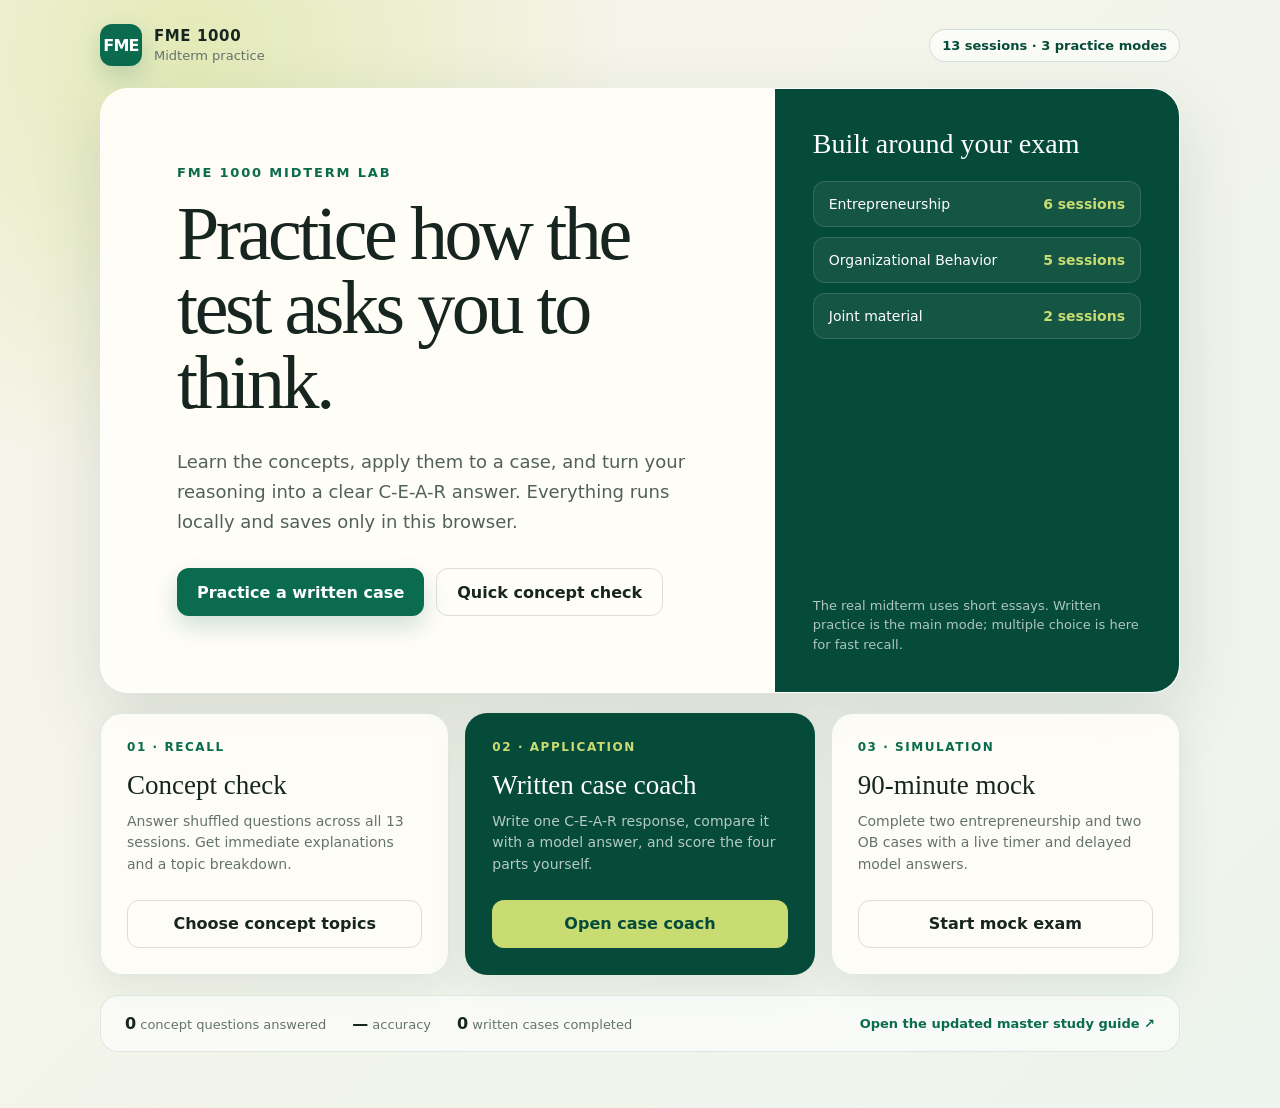
==== index.html @ 7f30de02 "Publish FME 1000 study guide site" ====
<!doctype html>
<html lang="en">
<head>
  <meta charset="utf-8">
  <meta name="viewport" content="width=device-width, initial-scale=1">
  <title>FME 1000 Practice Test</title>
  <style>
    :root {
      color-scheme: light;
      --ink: #16251f;
      --muted: #65736d;
      --paper: #f7f4ec;
      --card: #fffdf8;
      --green: #0b6b4f;
      --green-dark: #064b39;
      --lime: #c8dc72;
      --gold: #e3ae4b;
      --red: #bd4b3f;
      --line: #dcded5;
      --shadow: 0 24px 70px rgba(25, 54, 43, .13);
    }

    * { box-sizing: border-box; }

    body {
      margin: 0;
      min-height: 100vh;
      background:
        radial-gradient(circle at 15% 5%, rgba(200, 220, 114, .42), transparent 27rem),
        linear-gradient(135deg, #f8f4e9 0%, #edf4ed 100%);
      color: var(--ink);
      font-family: Inter, ui-sans-serif, system-ui, -apple-system, BlinkMacSystemFont, "Segoe UI", sans-serif;
    }

    button, input { font: inherit; }
    button { cursor: pointer; }

    .shell {
      width: min(1080px, calc(100% - 32px));
      margin: 0 auto;
      padding: 24px 0 56px;
    }

    header {
      display: flex;
      align-items: center;
      justify-content: space-between;
      gap: 16px;
      margin-bottom: 22px;
    }

    .brand { display: flex; align-items: center; gap: 12px; }
    .mark {
      display: grid;
      place-items: center;
      width: 42px;
      height: 42px;
      border-radius: 12px;
      background: var(--green);
      color: white;
      font-weight: 900;
      letter-spacing: -.05em;
      box-shadow: 0 10px 25px rgba(11, 107, 79, .2);
    }
    .brand strong { display: block; font-size: 15px; letter-spacing: .04em; }
    .brand span { color: var(--muted); font-size: 13px; }

    .pill {
      padding: 8px 12px;
      border: 1px solid rgba(11, 107, 79, .18);
      border-radius: 999px;
      background: rgba(255, 255, 255, .62);
      color: var(--green-dark);
      font-size: 13px;
      font-weight: 700;
    }

    .panel {
      overflow: hidden;
      background: rgba(255, 253, 248, .94);
      border: 1px solid rgba(255, 255, 255, .9);
      border-radius: 28px;
      box-shadow: var(--shadow);
    }

    .hero {
      display: grid;
      grid-template-columns: 1.25fr .75fr;
      min-height: 600px;
    }

    .hero-copy { padding: clamp(36px, 6vw, 76px); }
    .eyebrow {
      margin: 0 0 16px;
      color: var(--green);
      font-size: 13px;
      font-weight: 800;
      letter-spacing: .14em;
      text-transform: uppercase;
    }
    h1 {
      max-width: 650px;
      margin: 0;
      font-family: Georgia, "Times New Roman", serif;
      font-size: clamp(42px, 7vw, 76px);
      font-weight: 500;
      line-height: .98;
      letter-spacing: -.045em;
    }
    .lede {
      max-width: 590px;
      margin: 28px 0 32px;
      color: #51615a;
      font-size: 18px;
      line-height: 1.65;
    }

    .actions { display: flex; flex-wrap: wrap; gap: 12px; }
    .primary, .secondary {
      min-height: 48px;
      padding: 0 20px;
      border-radius: 12px;
      font-weight: 800;
    }
    .primary { border: 0; background: var(--green); color: white; box-shadow: 0 10px 24px rgba(11,107,79,.2); }
    .primary:hover { background: var(--green-dark); transform: translateY(-1px); }
    .primary:disabled { cursor: not-allowed; opacity: .42; transform: none; }
    .secondary { border: 1px solid var(--line); background: transparent; color: var(--ink); }
    .secondary:hover { border-color: var(--green); color: var(--green); }

    .hero-side {
      display: flex;
      flex-direction: column;
      justify-content: space-between;
      padding: 38px;
      background: var(--green-dark);
      color: white;
    }
    .hero-side h2 { margin: 0 0 20px; font: 500 28px/1.2 Georgia, serif; }
    .topic-list { display: grid; gap: 10px; }
    .topic {
      display: flex;
      align-items: center;
      justify-content: space-between;
      gap: 12px;
      padding: 14px 15px;
      border: 1px solid rgba(255,255,255,.13);
      border-radius: 12px;
      background: rgba(255,255,255,.06);
      font-size: 14px;
    }
    .topic b { color: var(--lime); }
    .side-note { margin: 30px 0 0; color: rgba(255,255,255,.68); font-size: 13px; line-height: 1.5; }

    .quiz { display: none; }
    .quiz.active { display: block; }
    .quiz-head { padding: 28px 34px 22px; border-bottom: 1px solid var(--line); }
    .meta { display: flex; align-items: center; justify-content: space-between; gap: 16px; }
    .meta strong { font-size: 14px; }
    .meta span { color: var(--muted); font-size: 13px; }
    .progress { height: 8px; margin-top: 16px; overflow: hidden; border-radius: 999px; background: #e7e9e1; }
    .progress div { height: 100%; width: 0; border-radius: inherit; background: linear-gradient(90deg, var(--green), #55a06f); transition: width .35s ease; }

    .question-wrap { padding: clamp(30px, 5vw, 60px); }
    .question-tags { display: flex; flex-wrap: wrap; gap: 8px; margin-bottom: 20px; }
    .tag { padding: 6px 10px; border-radius: 999px; background: #e8f0e8; color: var(--green-dark); font-size: 12px; font-weight: 800; }
    .tag.session { background: #f2ead7; color: #795719; }
    .question { max-width: 790px; margin: 0 0 30px; font: 500 clamp(25px, 3.5vw, 38px)/1.22 Georgia, serif; }
    .choices { display: grid; gap: 12px; }
    .choice {
      display: grid;
      grid-template-columns: 36px 1fr;
      align-items: center;
      gap: 14px;
      width: 100%;
      padding: 16px 18px;
      border: 1px solid var(--line);
      border-radius: 15px;
      background: white;
      color: var(--ink);
      text-align: left;
      transition: border-color .18s ease, transform .18s ease, background .18s ease;
    }
    .choice:hover:not(:disabled) { border-color: var(--green); transform: translateX(3px); }
    .choice .letter { display: grid; place-items: center; width: 32px; height: 32px; border-radius: 9px; background: #f0f1eb; font-weight: 900; }
    .choice.selected { border-color: var(--green); background: #eef6ef; }
    .choice.correct { border-color: #3f8a5f; background: #e6f3e9; }
    .choice.wrong { border-color: var(--red); background: #faeae7; }
    .choice:disabled { cursor: default; }

    .explanation {
      display: none;
      margin-top: 24px;
      padding: 18px 20px;
      border-left: 4px solid var(--green);
      border-radius: 4px 12px 12px 4px;
      background: #eef3eb;
      color: #34463e;
      line-height: 1.55;
    }
    .explanation.show { display: block; }
    .explanation strong { color: var(--green-dark); }
    .quiz-actions { display: flex; justify-content: space-between; gap: 14px; margin-top: 28px; }

    .results { display: none; padding: clamp(36px, 6vw, 70px); }
    .results.active { display: block; }
    .score-ring {
      display: grid;
      place-items: center;
      width: 150px;
      height: 150px;
      margin-bottom: 28px;
      border-radius: 50%;
      background: conic-gradient(var(--green) var(--score), #e4e6df 0);
      position: relative;
    }
    .score-ring::after { content: ""; position: absolute; inset: 11px; border-radius: 50%; background: var(--card); }
    .score-ring div { z-index: 1; text-align: center; }
    .score-ring strong { display: block; font: 600 36px Georgia, serif; }
    .score-ring span { color: var(--muted); font-size: 12px; font-weight: 700; }
    .results h2 { margin: 0; font: 500 clamp(36px, 5vw, 58px)/1 Georgia, serif; }
    .results > p { max-width: 650px; color: var(--muted); font-size: 17px; line-height: 1.6; }
    .breakdown { display: grid; grid-template-columns: repeat(3, 1fr); gap: 12px; margin: 28px 0; }
    .stat { padding: 18px; border: 1px solid var(--line); border-radius: 14px; background: white; }
    .stat span { display: block; color: var(--muted); font-size: 12px; font-weight: 800; text-transform: uppercase; letter-spacing: .08em; }
    .stat strong { display: block; margin-top: 5px; font-size: 25px; }
    .review { display: grid; gap: 12px; margin: 28px 0; }
    .review-item { padding: 18px; border: 1px solid var(--line); border-radius: 14px; background: white; }
    .review-item small { color: var(--red); font-weight: 800; }
    .review-item h3 { margin: 7px 0 9px; font-size: 16px; }
    .review-item p { margin: 0; color: var(--muted); font-size: 14px; line-height: 1.5; }

    dialog {
      width: min(560px, calc(100% - 32px));
      padding: 0;
      border: 0;
      border-radius: 24px;
      background: var(--card);
      color: var(--ink);
      box-shadow: 0 28px 100px rgba(12, 35, 27, .28);
    }
    dialog::backdrop { background: rgba(10, 28, 22, .55); backdrop-filter: blur(5px); }
    .modal-body { padding: 34px; }
    .modal-body h2 { margin: 0 0 10px; font: 500 34px Georgia, serif; }
    .modal-body p { color: var(--muted); line-height: 1.55; }
    .settings { display: grid; gap: 12px; margin: 24px 0; }
    .setting {
      display: flex;
      justify-content: space-between;
      gap: 18px;
      padding: 14px 16px;
      border: 1px solid var(--line);
      border-radius: 13px;
    }
    .setting label { font-weight: 800; }
    .setting span { color: var(--muted); font-size: 13px; }
    .setting input { width: 20px; height: 20px; accent-color: var(--green); }
    .modal-actions { display: flex; justify-content: flex-end; gap: 10px; }

    .home-screen { display: grid; gap: 20px; }
    .mode-grid { display: grid; grid-template-columns: repeat(3, 1fr); gap: 16px; }
    .mode-card {
      display: flex;
      flex-direction: column;
      min-height: 255px;
      padding: 26px;
      border: 1px solid rgba(11, 107, 79, .13);
      border-radius: 22px;
      background: rgba(255, 253, 248, .9);
      box-shadow: 0 14px 42px rgba(25, 54, 43, .08);
    }
    .mode-number { color: var(--green); font-size: 12px; font-weight: 900; letter-spacing: .13em; text-transform: uppercase; }
    .mode-card h2 { margin: 16px 0 10px; font: 500 27px/1.12 Georgia, serif; }
    .mode-card p { margin: 0 0 24px; color: var(--muted); font-size: 14px; line-height: 1.55; }
    .mode-card .primary, .mode-card .secondary { width: 100%; margin-top: auto; }
    .mode-card.featured { background: var(--green-dark); color: white; }
    .mode-card.featured .mode-number { color: var(--lime); }
    .mode-card.featured p { color: rgba(255,255,255,.7); }
    .mode-card.featured .primary { background: var(--lime); color: var(--green-dark); box-shadow: none; }
    .mode-card.featured .primary:hover { background: #d5e687; }
    .stats-strip {
      display: flex;
      flex-wrap: wrap;
      align-items: center;
      gap: 10px 26px;
      padding: 18px 24px;
      border: 1px solid rgba(11, 107, 79, .12);
      border-radius: 18px;
      background: rgba(255,255,255,.58);
      color: var(--muted);
      font-size: 13px;
    }
    .stats-strip strong { color: var(--ink); font-size: 16px; }
    .stats-strip a { margin-left: auto; color: var(--green); font-weight: 800; text-decoration: none; }
    .stats-strip a:hover { text-decoration: underline; }

    .practice-page { display: none; }
    .practice-page.active { display: block; }
    .page-head {
      display: flex;
      align-items: center;
      justify-content: space-between;
      gap: 18px;
      padding: 22px 28px;
      border-bottom: 1px solid var(--line);
    }
    .page-title { margin: 2px 0 0; font: 500 25px Georgia, serif; }
    .page-kicker { margin: 0; color: var(--green); font-size: 11px; font-weight: 900; letter-spacing: .12em; text-transform: uppercase; }
    .workspace { display: grid; grid-template-columns: minmax(0, .92fr) minmax(0, 1.08fr); min-height: 620px; }
    .case-pane, .answer-pane { padding: clamp(26px, 4vw, 46px); }
    .case-pane { border-right: 1px solid var(--line); background: #fbf9f2; }
    .case-title { margin: 18px 0 14px; font: 500 clamp(25px, 3vw, 34px)/1.22 Georgia, serif; }
    .case-copy { color: #415148; line-height: 1.72; }
    .tip-box { margin-top: 26px; padding: 17px; border-radius: 14px; background: #eaf2e8; color: #385045; font-size: 13px; line-height: 1.55; }
    .tip-box strong { color: var(--green-dark); }
    .answer-pane label { display: block; margin-bottom: 10px; font-weight: 850; }
    textarea {
      width: 100%;
      min-height: 330px;
      resize: vertical;
      padding: 18px;
      border: 1px solid var(--line);
      border-radius: 15px;
      outline: none;
      background: white;
      color: var(--ink);
      font: 15px/1.65 Inter, ui-sans-serif, system-ui, sans-serif;
    }
    textarea:focus { border-color: var(--green); box-shadow: 0 0 0 4px rgba(11,107,79,.09); }
    .answer-meta { display: flex; justify-content: space-between; gap: 14px; margin-top: 8px; color: var(--muted); font-size: 12px; }
    .answer-actions { display: flex; justify-content: flex-end; flex-wrap: wrap; gap: 10px; margin-top: 18px; }
    .coach { display: none; margin-top: 24px; padding-top: 24px; border-top: 1px solid var(--line); }
    .coach.show { display: block; }
    .coach h3 { margin: 0 0 14px; font: 500 24px Georgia, serif; }
    .checklist { display: grid; grid-template-columns: repeat(2, 1fr); gap: 9px; margin-bottom: 18px; }
    .check-item { padding: 12px; border: 1px solid var(--line); border-radius: 11px; background: white; font-size: 13px; line-height: 1.4; }
    .check-item b { color: var(--green); }
    .model-answer { padding: 18px; border-radius: 14px; background: #eef3eb; color: #34463e; line-height: 1.68; }
    .model-answer strong { color: var(--green-dark); }
    .self-rate { display: flex; align-items: center; flex-wrap: wrap; gap: 8px; margin-top: 18px; }
    .self-rate > span { margin-right: 4px; color: var(--muted); font-size: 13px; font-weight: 750; }
    .rate-button { width: 38px; height: 38px; border: 1px solid var(--line); border-radius: 10px; background: white; color: var(--ink); font-weight: 850; }
    .rate-button:hover, .rate-button.active { border-color: var(--green); background: var(--green); color: white; }

    .mock-body { padding: clamp(26px, 5vw, 54px); }
    .mock-intro { display: flex; justify-content: space-between; align-items: flex-start; gap: 24px; margin-bottom: 28px; }
    .mock-intro h2 { margin: 0 0 10px; font: 500 clamp(28px, 4vw, 42px) Georgia, serif; }
    .mock-intro p { max-width: 700px; margin: 0; color: var(--muted); line-height: 1.6; }
    .timer { min-width: 122px; padding: 13px 16px; border-radius: 13px; background: var(--green-dark); color: white; text-align: center; }
    .timer span { display: block; color: var(--lime); font-size: 10px; font-weight: 900; letter-spacing: .12em; text-transform: uppercase; }
    .timer strong { display: block; margin-top: 3px; font: 500 25px Georgia, serif; }
    .mock-list { display: grid; gap: 18px; }
    .mock-card { padding: 24px; border: 1px solid var(--line); border-radius: 17px; background: white; }
    .mock-card h3 { margin: 13px 0 16px; font: 500 22px/1.35 Georgia, serif; }
    .mock-card textarea { min-height: 220px; }
    .mock-footer { display: flex; justify-content: space-between; align-items: center; gap: 16px; margin-top: 24px; }
    .save-status { color: var(--muted); font-size: 13px; }
    .mock-review { display: none; margin-top: 30px; padding-top: 28px; border-top: 1px solid var(--line); }
    .mock-review.show { display: block; }
    .mock-review h2 { font: 500 32px Georgia, serif; }
    .review-answer { margin-top: 14px; padding: 20px; border-left: 4px solid var(--green); border-radius: 5px 13px 13px 5px; background: #eef3eb; line-height: 1.65; }
    .review-answer h3 { margin: 0 0 8px; font-size: 15px; }
    .review-answer p { margin: 0; color: #405047; }

    .toast {
      position: fixed;
      right: 20px;
      bottom: 20px;
      z-index: 10;
      padding: 12px 16px;
      border-radius: 11px;
      background: var(--green-dark);
      color: white;
      box-shadow: var(--shadow);
      opacity: 0;
      transform: translateY(8px);
      pointer-events: none;
      transition: .2s ease;
    }
    .toast.show { opacity: 1; transform: translateY(0); }

    @media (max-width: 760px) {
      .hero { grid-template-columns: 1fr; }
      .hero-side { min-height: 360px; }
      .breakdown { grid-template-columns: 1fr; }
      .question-wrap, .quiz-head { padding-left: 22px; padding-right: 22px; }
      .mode-grid, .workspace { grid-template-columns: 1fr; }
      .case-pane { border-right: 0; border-bottom: 1px solid var(--line); }
      .checklist { grid-template-columns: 1fr; }
      .mock-intro, .mock-footer { flex-direction: column; }
      .timer { align-self: stretch; }
      .stats-strip a { width: 100%; margin-left: 0; }
    }
  </style>
</head>
<body>
  <main class="shell">
    <header>
      <div class="brand">
        <div class="mark">FME</div>
        <div><strong>FME 1000</strong><span>Midterm practice</span></div>
      </div>
      <div class="pill" id="header-status">13 sessions · 3 practice modes</div>
    </header>

    <div class="home-screen" id="home-screen">
    <section class="panel hero" id="welcome">
      <div class="hero-copy">
        <p class="eyebrow">FME 1000 midterm lab</p>
        <h1>Practice how the test asks you to think.</h1>
        <p class="lede">Learn the concepts, apply them to a case, and turn your reasoning into a clear C-E-A-R answer. Everything runs locally and saves only in this browser.</p>
        <div class="actions">
          <button class="primary" id="written-start">Practice a written case</button>
          <button class="secondary" id="quick-start">Quick concept check</button>
        </div>
      </div>
      <aside class="hero-side">
        <div>
          <h2>Built around your exam</h2>
          <div class="topic-list">
            <div class="topic"><span>Entrepreneurship</span><b>6 sessions</b></div>
            <div class="topic"><span>Organizational Behavior</span><b>5 sessions</b></div>
            <div class="topic"><span>Joint material</span><b>2 sessions</b></div>
          </div>
        </div>
        <p class="side-note">The real midterm uses short essays. Written practice is the main mode; multiple choice is here for fast recall.</p>
      </aside>
    </section>

    <section class="mode-grid" aria-label="Practice modes">
      <article class="mode-card">
        <span class="mode-number">01 · Recall</span>
        <h2>Concept check</h2>
        <p>Answer shuffled questions across all 13 sessions. Get immediate explanations and a topic breakdown.</p>
        <button class="secondary" id="open-test">Choose concept topics</button>
      </article>
      <article class="mode-card featured">
        <span class="mode-number">02 · Application</span>
        <h2>Written case coach</h2>
        <p>Write one C-E-A-R response, compare it with a model answer, and score the four parts yourself.</p>
        <button class="primary" id="written-card-start">Open case coach</button>
      </article>
      <article class="mode-card">
        <span class="mode-number">03 · Simulation</span>
        <h2>90-minute mock</h2>
        <p>Complete two entrepreneurship and two OB cases with a live timer and delayed model answers.</p>
        <button class="secondary" id="mock-start">Start mock exam</button>
      </article>
    </section>

    <div class="stats-strip">
      <span><strong id="stat-questions">0</strong> concept questions answered</span>
      <span><strong id="stat-accuracy">—</strong> accuracy</span>
      <span><strong id="stat-cases">0</strong> written cases completed</span>
      <a href="./FME1000_Midterm_Master_Study_Guide.pdf" target="_blank" rel="noopener">Open the updated master study guide ↗</a>
    </div>
    </div>

    <section class="panel quiz" id="quiz" aria-live="polite">
      <div class="quiz-head">
        <div class="meta"><strong id="progress-label">Question 1 of 20</strong><span id="score-label">0 correct</span></div>
        <div class="progress"><div id="progress-bar"></div></div>
      </div>
      <div class="question-wrap">
        <div class="question-tags"><span class="tag" id="category-tag"></span><span class="tag session" id="session-tag"></span></div>
        <h2 class="question" id="question-text"></h2>
        <div class="choices" id="choices"></div>
        <div class="explanation" id="explanation"></div>
        <div class="quiz-actions">
          <button class="secondary" id="exit-test">Exit test</button>
          <button class="primary" id="next-question" disabled>Check answer</button>
        </div>
      </div>
    </section>

    <section class="panel results" id="results">
      <div class="score-ring" id="score-ring"><div><strong id="final-score">0%</strong><span>FINAL SCORE</span></div></div>
      <h2 id="result-title">Test complete.</h2>
      <p id="result-copy"></p>
      <div class="breakdown" id="breakdown"></div>
      <div id="review-section">
        <h3>Questions to revisit</h3>
        <div class="review" id="review"></div>
      </div>
      <div class="actions">
        <button class="primary" id="retry">Try another version</button>
        <button class="secondary" id="home">Back to start</button>
      </div>
    </section>

    <section class="panel practice-page" id="written-page" aria-live="polite">
      <div class="page-head">
        <div><p class="page-kicker">Written case coach</p><h2 class="page-title" id="written-position">Case 1</h2></div>
        <button class="secondary" id="exit-written">Back home</button>
      </div>
      <div class="workspace">
        <article class="case-pane">
          <div class="question-tags"><span class="tag" id="written-category"></span><span class="tag session" id="written-session"></span></div>
          <h2 class="case-title" id="written-title"></h2>
          <p class="case-copy" id="written-prompt"></p>
          <div class="tip-box"><strong>C-E-A-R:</strong> Name the <b>Concept</b>, cite case <b>Evidence</b>, explain your <b>Analysis</b>, then give a concrete <b>Response and result</b>.</div>
        </article>
        <article class="answer-pane">
          <label for="written-answer">Your answer</label>
          <textarea id="written-answer" placeholder="Write one focused paragraph. Use exact course language and connect every claim to the case."></textarea>
          <div class="answer-meta"><span id="written-words">0 words</span><span id="written-save">Draft saves automatically</span></div>
          <div class="answer-actions">
            <button class="secondary" id="new-written">Try another case</button>
            <button class="primary" id="reveal-written">Compare answer</button>
          </div>
          <div class="coach" id="written-coach">
            <h3>Check the structure</h3>
            <div class="checklist" id="written-checklist"></div>
            <div class="model-answer" id="written-model"></div>
            <div class="self-rate">
              <span>How many C-E-A-R parts did you include?</span>
              <button class="rate-button" data-rate="0">0</button><button class="rate-button" data-rate="1">1</button><button class="rate-button" data-rate="2">2</button><button class="rate-button" data-rate="3">3</button><button class="rate-button" data-rate="4">4</button>
            </div>
          </div>
        </article>
      </div>
    </section>

    <section class="panel practice-page" id="mock-page">
      <div class="page-head">
        <div><p class="page-kicker">Exam simulation</p><h2 class="page-title">Four short essays</h2></div>
        <button class="secondary" id="exit-mock">Save and exit</button>
      </div>
      <div class="mock-body">
        <div class="mock-intro">
          <div><h2>Build the answer from the facts.</h2><p>You have 90 minutes. Use C-E-A-R, answer every part of each prompt, and spend more space applying concepts than defining them. Model answers stay hidden until you submit.</p></div>
          <div class="timer" aria-live="polite"><span>Time remaining</span><strong id="timer-display">90:00</strong></div>
        </div>
        <div class="mock-list" id="mock-list"></div>
        <div class="mock-footer"><span class="save-status" id="mock-save">Answers save automatically in this browser.</span><button class="primary" id="submit-mock">Finish and review</button></div>
        <div class="mock-review" id="mock-review"><h2>Review your reasoning</h2><p>Compare the logic and evidence, not the exact wording.</p><div id="mock-models"></div><div class="actions" style="margin-top:22px"><button class="primary" id="new-mock">Start a new mock</button><button class="secondary" id="mock-home">Back home</button></div></div>
      </div>
    </section>
  </main>

  <div class="toast" id="toast" role="status"></div>

  <dialog id="test-modal">
    <form method="dialog" class="modal-body">
      <p class="eyebrow">Set up your test</p>
      <h2>Choose what to practice</h2>
      <p>Select one or more course areas. The full test uses all 20 questions; the quick version randomly selects 10.</p>
      <div class="settings">
        <div class="setting"><div><label for="ent">Entrepreneurship</label><br><span>Sessions 3, 5, 7, 8, 11, 12</span></div><input id="ent" type="checkbox" value="ENT" checked></div>
        <div class="setting"><div><label for="ob">Organizational Behavior</label><br><span>Sessions 2, 4, 6, 10, 13</span></div><input id="ob" type="checkbox" value="OB" checked></div>
        <div class="setting"><div><label for="joint">Joint sessions</label><br><span>Sessions 1 and 9</span></div><input id="joint" type="checkbox" value="Joint" checked></div>
      </div>
      <div class="modal-actions">
        <button class="secondary" value="cancel">Cancel</button>
        <button class="primary" id="begin" value="default">Begin test</button>
      </div>
    </form>
  </dialog>

  <script>
    const questions = [
      { category: 'Joint', session: 1, q: 'A team faces an uncertain market and cannot reliably predict demand. Which action best reflects Entrepreneurial Thought and Action?', choices: ['Write a five-year forecast before doing anything', 'Take a small affordable step, learn from it, and adjust', 'Wait until all uncertainty disappears', 'Copy the market leader without testing'], answer: 1, why: 'Creation logic emphasizes acting with available means, limiting downside, learning from results, and adapting under uncertainty.' },
      { category: 'OB', session: 2, q: 'A team has no written lateness policy, but everyone begins arriving ten minutes late. What has formed?', choices: ['A formal rule', 'An informal norm', 'A value proposition', 'A market segment'], answer: 1, why: 'A norm is an informal expectation that develops through repeated group behavior, even when it is never written down.' },
      { category: 'ENT', session: 3, q: 'During brainstorming, which approach is most likely to produce useful ideas?', choices: ['Evaluate every idea immediately', 'Let only the team leader contribute', 'Generate many possibilities before judging them', 'Choose the safest familiar answer first'], answer: 2, why: 'Strong brainstorming separates idea generation from evaluation so criticism does not shut down variety too early.' },
      { category: 'ENT', session: 3, q: 'Which statement describes an opportunity rather than merely an idea?', choices: ['It sounds creative to the founder', 'It addresses a real need and may be feasible and viable', 'It uses the newest technology', 'No competitor has attempted it'], answer: 1, why: 'An opportunity connects a real customer need with a solution that can realistically be delivered and sustained.' },
      { category: 'OB', session: 4, q: 'After receiving criticism, a leader notices they are angry and pauses before responding. Which emotional-intelligence abilities are being used?', choices: ['Social awareness and persuasion', 'Self-awareness and self-management', 'Market awareness and prototyping', 'Conscientiousness and dominance'], answer: 1, why: 'Recognizing the emotion is self-awareness; regulating the response is self-management.' },
      { category: 'ENT', session: 5, q: 'Which discovery-interview question is strongest?', choices: ['Would you buy our amazing product?', 'Do you agree this is a major problem?', 'Tell me about the last time you experienced this problem', 'Would you pay $20 for our solution?'], answer: 2, why: 'Asking for a recent story produces evidence about actual behavior instead of encouraging a hypothetical or leading answer.' },
      { category: 'ENT', session: 5, q: 'What is the main purpose of empathy in design thinking?', choices: ['To convince customers to accept the first solution', 'To understand users’ experiences, needs, and frustrations', 'To calculate the venture’s profit', 'To divide tasks among team members'], answer: 1, why: 'Empathy helps the team understand the problem from the user’s point of view before designing a solution.' },
      { category: 'OB', session: 6, q: 'Which behavior is the clearest sign of psychological safety?', choices: ['Nobody ever disagrees', 'Team members can admit mistakes and ask questions without humiliation', 'The leader makes every decision', 'The team avoids difficult feedback'], answer: 1, why: 'Psychological safety means people believe they can take interpersonal risks such as speaking up, questioning, or admitting an error.' },
      { category: 'OB', session: 6, q: 'A prototype fails, but the test was carefully designed and teaches the team what customers reject. How should the team interpret it?', choices: ['As a productive failure', 'As proof the team is incompetent', 'As a reason to stop experimenting', 'As a violation of team norms'], answer: 0, why: 'A productive failure creates useful learning. It differs from a preventable mistake caused by ignoring a known process.' },
      { category: 'ENT', session: 7, q: 'Which value proposition is the most specific?', choices: ['We make networking better for everyone', 'A modern platform powered by innovation', 'An NFC tag that lets first-year students share a profile and résumé with one tap at campus events', 'The best professional product available'], answer: 2, why: 'A useful value proposition identifies the customer, the problem or job, and the concrete benefit of the solution.' },
      { category: 'ENT', session: 7, q: 'A company sells children’s learning kits. Parents pay, while children use them. Who is the customer?', choices: ['Only the children', 'The parents', 'The manufacturer', 'Everyone in the education market'], answer: 1, why: 'The customer makes the purchase. The child is the consumer or user, although both perspectives matter.' },
      { category: 'ENT', session: 8, q: 'What is the best first prototype for a team testing whether students want an automated résumé-sharing service?', choices: ['A fully engineered nationwide platform', 'A simple clickable mockup tested with several students', 'A detailed financial forecast with no user interaction', 'A patent application'], answer: 1, why: 'An early prototype should test the most important assumption quickly and cheaply before the team invests heavily.' },
      { category: 'Joint', session: 9, q: 'What should a short Rocket Pitch establish first?', choices: ['Every technical feature', 'The problem, the target customer, and why the solution matters', 'A complete five-year hiring plan', 'The founders’ full biographies'], answer: 1, why: 'A concise pitch needs a clear problem, audience, solution, and value proposition before supporting details.' },
      { category: 'OB', session: 10, q: 'A high-D teammate wants a fast decision, while a high-C teammate wants more evidence. What is the best response?', choices: ['Treat one style as correct', 'Remove the high-C teammate from the decision', 'Set a decision deadline and agree on the evidence needed before it', 'Avoid discussing the disagreement'], answer: 2, why: 'DiSC is useful when teammates adapt. A deadline respects the D preference for action while evidence criteria respect the C preference for accuracy.' },
      { category: 'OB', session: 10, q: 'Which statement about DiSC is accurate?', choices: ['It permanently defines a person’s ability', 'One style is best for leadership', 'It describes behavioral tendencies and communication preferences', 'People should only work with teammates who share their style'], answer: 2, why: 'DiSC is a tool for understanding and adapting behavior, not a measure of intelligence, worth, or fixed ability.' },
      { category: 'ENT', session: 11, q: 'A solution is desirable and technically feasible, but customers will not pay enough to cover its costs. Which test has it failed?', choices: ['Empathy', 'Viability', 'Psychological safety', 'Prototyping'], answer: 1, why: 'Viability asks whether the model can sustain itself financially and operationally over time.' },
      { category: 'ENT', session: 11, q: 'Which evidence would most strengthen an opportunity evaluation?', choices: ['The founders say they love the idea', 'Several target customers repeatedly use and pay for an early solution', 'The product has many possible features', 'The team created an attractive logo'], answer: 1, why: 'Observed customer behavior and willingness to pay are stronger evidence than internal enthusiasm or surface-level branding.' },
      { category: 'ENT', session: 12, q: 'Which research method is best for exploring why students avoid a campus service?', choices: ['A focus group with open-ended follow-up questions', 'A financial statement', 'A DiSC assessment', 'A trademark search'], answer: 0, why: 'Qualitative methods such as focus groups help uncover motivations, language, and experiences behind behavior.' },
      { category: 'ENT', session: 12, q: 'What is wrong with asking, “Don’t you agree our app would make networking easier?”', choices: ['It is too quantitative', 'It is a leading question that encourages agreement', 'It does not mention the price', 'It asks about past behavior'], answer: 1, why: 'The wording signals the desired answer, which can bias the research and make the evidence less reliable.' },
      { category: 'OB', session: 13, q: 'A team asks each member for input, but repeatedly ignores ideas from its newest member. What is missing?', choices: ['Diversity alone', 'Inclusion', 'Market viability', 'Creation logic'], answer: 1, why: 'Diversity concerns who is present; inclusion concerns whether people are respected, heard, and able to influence the work.' }
    ];

    const writtenCases = [
      {
        category: 'Joint', session: 1, title: 'A big plan built on guesses',
        prompt: 'Kayden wants to raise money, rent warehouse space, and build a complete Knittr platform before speaking with actual knitters. Use Entrepreneurial Thought and Action to diagnose his approach and recommend a better first step.',
        model: 'Kayden is relying on prediction logic even though demand and the customer problem are still uncertain. His plans for investors, a warehouse, and a complete platform are evidence that he wants to commit major resources before learning whether knitters value the offer. This creates avoidable risk because a detailed plan cannot make unsupported assumptions true. He should use CreAction: start with what he has, limit his acceptable loss, and manually provide a project recommendation and supply list to several real knitters. Their behavior and feedback would give him new evidence before he makes a larger commitment.',
        checks: ['Names prediction logic and CreAction', 'Uses the warehouse or full platform as evidence', 'Explains why uncertainty makes the large commitment risky', 'Recommends a small, affordable learning step']
      },
      {
        category: 'ENT', session: 3, title: 'The first idea wins too quickly',
        prompt: 'During a brainstorming meeting, the team leader shares her preferred solution first. She critiques each new suggestion as it is offered, and the team selects her idea after ten minutes. Diagnose the process and redesign the meeting.',
        model: 'The team violated the brainstorming rule of deferring judgment and allowed the leader\'s first idea to anchor the discussion. Her immediate criticism is case evidence that evaluation and generation were mixed together, which reduces both the number and variety of ideas and makes quieter members less likely to contribute. The facilitator should begin with a customer-centered “How might we?” question, give everyone quiet individual ideation time, collect many ideas without criticism, and encourage people to build on unusual options. Only after the team has diverged should it evaluate ideas using customer value, desirability, feasibility, viability, and a small test.',
        checks: ['Names deferred judgment or anchoring', 'Cites the leader speaking and criticizing first', 'Explains the effect on idea variety or participation', 'Separates idea generation from later evaluation']
      },
      {
        category: 'ENT', session: 5, title: 'A discovery interview that sells',
        prompt: 'Kayden opens an interview by explaining Knittr and asks, “Wouldn\'t an AI assistant make buying yarn easier?” The participant agrees. Evaluate this evidence and explain how Kayden should improve the interview.',
        model: 'The agreement is weak evidence because Kayden pitched his solution first and asked a leading, hypothetical question. The wording signals the answer he wants, so the participant may be polite rather than reveal an actual need. Kayden should avoid mentioning Knittr at the beginning and ask for past behavior: “Tell me about the last time you chose a project and bought its supplies.” He should follow with neutral “how” and “why” questions, listen for frustrations and workarounds, and remain willing to learn that AI is not important. Specific stories from target customers would provide stronger evidence than predicted future interest.',
        checks: ['Identifies a leading or hypothetical question', 'Uses the wording or early pitch as evidence', 'Explains why agreement is unreliable', 'Recommends neutral questions about past behavior']
      },
      {
        category: 'ENT', session: 7, title: 'A persona made from stereotypes',
        prompt: 'Kayden creates “Beatrice,” a 28-year-old knitter who owns cats, watches K-dramas, and wants cheaper supplies. He built the persona from TikTok posts rather than customer research. Explain what is wrong and what a useful persona would require.',
        model: 'Beatrice is an assumption-based profile rather than a research-grounded persona. The cats and K-dramas are vivid details, but Kayden has no evidence that they affect how a customer chooses or buys craft supplies. Treating stereotypes as facts can send the product, marketing, and channels in the wrong direction. Kayden should interview and observe members of a narrow target segment, then build the persona from repeated patterns in their goals, pains, current behavior, workarounds, buying criteria, and constraints. Every included detail should help the team predict a real customer decision.',
        checks: ['Defines a persona as grounded in research', 'Distinguishes vivid details from decision-relevant evidence', 'Explains how stereotypes could misdirect the venture', 'Names evidence Kayden should collect from a target segment']
      },
      {
        category: 'ENT', session: 8, title: 'The prototype is already a product',
        prompt: 'A student team spends eight weeks coding an app before letting one customer see it. When users dislike the main feature, the team says it is too late to change. Apply prototyping and iteration to this situation.',
        model: 'The team treated its first build as a finished product instead of using a low-cost prototype to test a risky assumption. Eight weeks of coding before customer contact is evidence that it invested heavily before learning whether the main feature was desirable. That makes feedback expensive to use and encourages commitment to a weak solution. The team should identify its riskiest assumption, create the simplest representation that lets users respond or act, and test it early with target customers. It should treat the results as information, revise the prototype, and repeat until the evidence supports a larger investment.',
        checks: ['Defines a prototype as a learning tool', 'Uses the eight-week build as evidence', 'Explains why late feedback is costly', 'Recommends testing one risky assumption and iterating']
      },
      {
        category: 'ENT', session: 11, title: 'Desirable is not enough',
        prompt: 'Ten target customers love a handmade delivery service and use it twice. Each delivery, however, costs the team $18 more than the customer pays, and the founders cannot handle more orders. Evaluate the opportunity through desirability, feasibility, and viability.',
        model: 'The repeat use provides early evidence of desirability because target customers value the service enough to return. Feasibility is weak because the founders lack the capacity to deliver more orders consistently. Viability also fails because every transaction loses $18, so growth would increase the loss rather than sustain the venture. The team should map the delivery process, test whether partners or a narrower service can increase capacity, and experiment with price, order size, frequency, and cost. The idea becomes an opportunity only if the same offer is wanted, deliverable, and financially sustainable.',
        checks: ['Evaluates all three lenses separately', 'Uses repeat use as desirability evidence', 'Connects capacity to feasibility and unit loss to viability', 'Recommends concrete operating and pricing tests']
      },
      {
        category: 'ENT', session: 12, title: 'A friendly focus group',
        prompt: 'Kayden invites his mother and sisters to discuss Knittr. He presents the product, rejects criticism, accepts praise, and reports that the market has been validated. Evaluate the research and propose a stronger focus group.',
        model: 'This group does not validate the market because the participants are a convenience sample and may not represent the target customer. Kayden also creates moderator and confirmation bias by pitching first, rejecting criticism, and treating praise as proof. A small qualitative group can explore why people behave as they do, but it cannot establish market size. Kayden should recruit five to eight people from a defined target segment, use a neutral moderator, ask six to eight open questions that move from current behavior to the concept, invite participants to respond to one another, and search for disconfirming evidence. He can turn repeated themes into hypotheses for later quantitative testing.',
        checks: ['Identifies sampling and moderator or confirmation bias', 'Uses specific actions from the case as evidence', 'Explains the limit of qualitative findings', 'Designs a neutral group with target participants and open questions']
      },
      {
        category: 'Joint', session: 9, title: 'A pitch full of features',
        prompt: 'A Rocket Pitch spends most of its time listing app features. The audience still does not know who the customer is, what problem exists, or why the solution is better than current alternatives. Explain how the team should revise the pitch.',
        model: 'The pitch lacks a clear value proposition. Listing features does not show the overt benefit, target audience, or dramatic difference that gives a customer a reason to care. The audience\'s confusion is evidence that the team has not connected the product to a specific job or pain. The team should open with one defined customer and a concrete problem, present the solution as a benefit, explain why it is meaningfully different, and give a real reason to believe the promise can be delivered. Technical details should support that claim rather than replace it.',
        checks: ['Names the value-proposition problem', 'Uses audience confusion as evidence', 'Explains the difference between features and benefits', 'Recommends customer, problem, benefit, difference, and proof']
      },
      {
        category: 'OB', session: 2, title: 'The real rule starts at 6:15',
        prompt: 'The team charter says meetings start at 6:00, but the group always waits for two influential members who arrive at 6:15. Soon, everyone begins arriving late. Use culture and norms to explain what happened and recommend a response.',
        model: 'The written rule says 6:00, but the team\'s repeated behavior has created an informal norm that 6:15 is acceptable. Waiting for influential late members is evidence that the group rewards the behavior, so the lived culture overrides the charter. Other members adapt because they observe what actually happens rather than what the document claims. The team should begin at 6:00, record decisions for absent members, and apply the same expectation to everyone. Consistent reinforcement would turn punctuality into a real norm instead of a written wish.',
        checks: ['Distinguishes a formal rule from an informal norm', 'Cites the team waiting for influential members', 'Explains how repeated behavior shapes culture', 'Recommends a consistent and observable response']
      },
      {
        category: 'OB', session: 4, title: 'Emotion becomes an accusation',
        prompt: 'A leader sees an incomplete draft, assumes the writer does not care, and sends an angry message to the whole team. The role and deadline had never been confirmed. Diagnose both the leadership and process problems.',
        model: 'The leader shows weak self-awareness and self-management by acting on frustration before checking the facts. The public accusation can also damage trust and psychological safety because members may fear being embarrassed for raising problems. However, the missing role and deadline show an organized-process failure, not simply low effort by one person. The leader should pause, ask what each person understood, acknowledge the premature accusation, and clarify the owner, deliverable, standard, and deadline in writing. Future meetings should end with documented next steps.',
        checks: ['Names self-awareness and self-management', 'Uses the public accusation as evidence', 'Separates the emotional reaction from the process failure', 'Recommends repair plus clear roles and deadlines']
      },
      {
        category: 'OB', session: 6, title: 'Silence after a laugh',
        prompt: 'Marcus laughs at Ana\'s unusual idea. Ana stays silent for the rest of the meeting, and the team quickly approves Marcus\'s original proposal. Diagnose the team problem and recommend an intervention.',
        model: 'The team has weak psychological safety, meaning members do not believe interpersonal risk-taking is safe. Marcus\'s laugh creates a social penalty for an unusual idea, and Ana\'s silence is evidence that speaking now feels risky. The quick approval also suggests premature consensus, so the team may lose Ana\'s unique information. The facilitator should acknowledge the dismissive response, ask Ana what led to her idea, and require questions before criticism. A norm that every member contributes during divergence would make dissent safer and improve the team\'s learning and creativity.',
        checks: ['Defines psychological safety accurately', 'Uses the laugh and silence as evidence', 'Connects the behavior to lost information or premature consensus', 'Recommends an immediate intervention and team norm']
      },
      {
        category: 'OB', session: 6, title: 'A useful test gets punished',
        prompt: 'Priya runs an approved sales experiment. The new script performs worse, so the team calls it a mistake and announces that future failure will be punished. Explain why this response is harmful.',
        model: 'The team is confusing a productive failure with a preventable mistake. Priya tested an approved method under genuine uncertainty, so the poor result gives the team useful information about what customers reject. Punishment would reduce psychological safety and make members more likely to hide bad news or avoid experiments, weakening future learning. The team should compare the scripts, record what the test revealed, and design the next limited experiment. Accountability would be appropriate if Priya ignored known information or repeated a proven error, but the facts do not show that.',
        checks: ['Distinguishes failure from mistake', 'Uses approval and uncertainty as evidence', 'Explains how punishment harms safety and learning', 'Recommends extracting learning and running a next test']
      },
      {
        category: 'OB', session: 10, title: 'Speed meets accuracy',
        prompt: 'Devon wants an immediate decision and Casey keeps requesting more evidence. Devon calls Casey slow; Casey calls Devon reckless. Use DiSC to diagnose the conflict and propose a decision process.',
        model: 'The conflict reflects different DiSC preferences: Devon\'s D style values speed and results, while Casey\'s C style values evidence and accuracy. Neither style is inherently correct, and the personal labels are turning a useful task disagreement into relationship conflict. Devon should state the decision and deadline clearly and allow a defined review period. Casey should summarize the highest-risk evidence rather than request unlimited analysis. Together they can agree on the minimum evidence needed for a reversible test, preserving momentum while protecting the team from avoidable errors.',
        checks: ['Correctly identifies D and C preferences', 'Uses the demands for speed and evidence as support', 'Explains why labeling makes conflict less useful', 'Creates a process that respects both styles']
      },
      {
        category: 'OB', session: 13, title: 'Invited, but not influential',
        prompt: 'A team includes students with different backgrounds and asks everyone for ideas. However, the same two senior members make every decision and repeatedly ignore the newest member\'s suggestions. Explain what the team has and what it is missing.',
        model: 'The team has demographic or experiential diversity, but it lacks inclusion because being present and being asked are not the same as having influence. The repeated dismissal of the newest member is evidence that status determines whose information affects decisions. This can create a process loss by hiding unique knowledge and may weaken belonging and psychological safety. The team should use an explicit decision method, give each member airtime, ask what evidence supports each option, and document how dissent affected the decision. These actions make participation consequential rather than symbolic.',
        checks: ['Distinguishes diversity from inclusion', 'Uses ignored suggestions and senior control as evidence', 'Explains the loss of information, belonging, or safety', 'Recommends a decision process that gives input influence']
      }
    ];

    const $ = (id) => document.getElementById(id);
    const state = { items: [], index: 0, selected: null, checked: false, answers: [] };
    const writtenState = { item: null, rated: false };
    const mockState = { items: [], seconds: 5400, timerId: null, submitted: false };
    let quickMode = false;

    const defaultProgress = { answered: 0, correct: 0, cases: 0 };

    function loadProgress() {
      try { return { ...defaultProgress, ...JSON.parse(localStorage.getItem('fme-progress') || '{}') }; }
      catch { return { ...defaultProgress }; }
    }

    function saveProgress(progress) {
      localStorage.setItem('fme-progress', JSON.stringify(progress));
      renderStats();
    }

    function renderStats() {
      const progress = loadProgress();
      $('stat-questions').textContent = progress.answered;
      $('stat-accuracy').textContent = progress.answered ? `${Math.round(progress.correct / progress.answered * 100)}%` : '—';
      $('stat-cases').textContent = progress.cases;
    }

    function showToast(message) {
      $('toast').textContent = message;
      $('toast').classList.add('show');
      clearTimeout(showToast.timer);
      showToast.timer = setTimeout(() => $('toast').classList.remove('show'), 1800);
    }

    function showPage(pageId) {
      $('home-screen').style.display = pageId ? 'none' : 'grid';
      $('quiz').classList.remove('active');
      $('results').classList.remove('active');
      $('written-page').classList.remove('active');
      $('mock-page').classList.remove('active');
      if (pageId) $(pageId).classList.add('active');
      window.scrollTo({ top: 0, behavior: 'smooth' });
    }

    function shuffle(items) {
      const copy = [...items];
      for (let i = copy.length - 1; i > 0; i--) {
        const j = Math.floor(Math.random() * (i + 1));
        [copy[i], copy[j]] = [copy[j], copy[i]];
      }
      return copy;
    }

    function openSetup(isQuick) {
      quickMode = isQuick;
      $('test-modal').showModal();
    }

    function beginTest() {
      const categories = ['ent', 'ob', 'joint'].filter(id => $(id).checked).map(id => $(id).value);
      if (!categories.length) return;
      const pool = questions.filter(item => categories.includes(item.category));
      state.items = shuffle(pool).slice(0, quickMode ? Math.min(10, pool.length) : pool.length);
      state.index = 0;
      state.selected = null;
      state.checked = false;
      state.answers = [];
      showPage(null);
      $('home-screen').style.display = 'none';
      $('quiz').classList.add('active');
      renderQuestion();
    }

    function renderQuestion() {
      const item = state.items[state.index];
      const correct = state.answers.filter(answer => answer.correct).length;
      $('progress-label').textContent = `Question ${state.index + 1} of ${state.items.length}`;
      $('score-label').textContent = `${correct} correct`;
      $('progress-bar').style.width = `${(state.index / state.items.length) * 100}%`;
      $('category-tag').textContent = item.category === 'ENT' ? 'Entrepreneurship' : item.category === 'OB' ? 'Organizational Behavior' : 'Joint';
      $('session-tag').textContent = `Session ${item.session}`;
      $('question-text').textContent = item.q;
      $('explanation').className = 'explanation';
      $('explanation').innerHTML = '';
      $('next-question').disabled = true;
      $('next-question').textContent = 'Check answer';
      state.selected = null;
      state.checked = false;
      $('choices').innerHTML = '';

      item.choices.forEach((choice, index) => {
        const button = document.createElement('button');
        button.className = 'choice';
        button.innerHTML = `<span class="letter">${String.fromCharCode(65 + index)}</span><span>${choice}</span>`;
        button.addEventListener('click', () => selectChoice(index));
        $('choices').appendChild(button);
      });
    }

    function selectChoice(index) {
      if (state.checked) return;
      state.selected = index;
      [...$('choices').children].forEach((button, i) => button.classList.toggle('selected', i === index));
      $('next-question').disabled = false;
    }

    function checkOrContinue() {
      if (!state.checked) {
        const item = state.items[state.index];
        const correct = state.selected === item.answer;
        state.checked = true;
        state.answers.push({ item, selected: state.selected, correct });
        [...$('choices').children].forEach((button, i) => {
          button.disabled = true;
          button.classList.remove('selected');
          if (i === item.answer) button.classList.add('correct');
          if (i === state.selected && !correct) button.classList.add('wrong');
        });
        $('explanation').innerHTML = `<strong>${correct ? 'Correct.' : 'Not quite.'}</strong> ${item.why}`;
        $('explanation').classList.add('show');
        $('next-question').textContent = state.index === state.items.length - 1 ? 'See results' : 'Next question';
        $('score-label').textContent = `${state.answers.filter(answer => answer.correct).length} correct`;
        const progress = loadProgress();
        progress.answered += 1;
        if (correct) progress.correct += 1;
        saveProgress(progress);
      } else if (state.index < state.items.length - 1) {
        state.index++;
        renderQuestion();
      } else {
        showResults();
      }
    }

    function showResults() {
      $('quiz').classList.remove('active');
      $('results').classList.add('active');
      const correct = state.answers.filter(answer => answer.correct).length;
      const pct = Math.round((correct / state.answers.length) * 100);
      $('score-ring').style.setProperty('--score', `${pct * 3.6}deg`);
      $('final-score').textContent = `${pct}%`;
      $('result-title').textContent = pct >= 90 ? 'Strong command.' : pct >= 75 ? 'You are close.' : pct >= 60 ? 'Good foundation.' : 'Time for a focused review.';
      $('result-copy').textContent = `You answered ${correct} of ${state.answers.length} questions correctly. Review the missed concepts below, then try another shuffled version.`;

      const groups = ['ENT', 'OB', 'Joint'];
      $('breakdown').innerHTML = groups.map(group => {
        const groupAnswers = state.answers.filter(answer => answer.item.category === group);
        const groupCorrect = groupAnswers.filter(answer => answer.correct).length;
        const label = group === 'ENT' ? 'Entrepreneurship' : group === 'OB' ? 'Org. Behavior' : 'Joint';
        return `<div class="stat"><span>${label}</span><strong>${groupAnswers.length ? `${groupCorrect}/${groupAnswers.length}` : '—'}</strong></div>`;
      }).join('');

      const missed = state.answers.filter(answer => !answer.correct);
      $('review-section').style.display = missed.length ? 'block' : 'none';
      $('review').innerHTML = missed.map(answer => `<article class="review-item"><small>SESSION ${answer.item.session} · ${answer.item.category}</small><h3>${answer.item.q}</h3><p><b>Correct answer:</b> ${answer.item.choices[answer.item.answer]}<br>${answer.item.why}</p></article>`).join('');
    }

    function goHome() {
      clearInterval(mockState.timerId);
      showPage(null);
    }

    function categoryName(category) {
      return category === 'ENT' ? 'Entrepreneurship' : category === 'OB' ? 'Organizational Behavior' : 'Joint';
    }

    function wordCount(value) {
      const clean = value.trim();
      return clean ? clean.split(/\s+/).length : 0;
    }

    function chooseWrittenCase() {
      const alternatives = writtenCases.filter(item => !writtenState.item || item.title !== writtenState.item.title);
      return alternatives[Math.floor(Math.random() * alternatives.length)];
    }

    function startWritten() {
      clearInterval(mockState.timerId);
      writtenState.item = chooseWrittenCase();
      writtenState.rated = false;
      const item = writtenState.item;
      $('written-position').textContent = `Case ${writtenCases.indexOf(item) + 1} of ${writtenCases.length}`;
      $('written-category').textContent = categoryName(item.category);
      $('written-session').textContent = `Session ${item.session}`;
      $('written-title').textContent = item.title;
      $('written-prompt').textContent = item.prompt;
      $('written-answer').value = localStorage.getItem(`fme-draft-${item.title}`) || '';
      $('written-words').textContent = `${wordCount($('written-answer').value)} words`;
      $('written-checklist').innerHTML = item.checks.map((check, index) => `<div class="check-item"><b>${'CEAR'[index]}</b> · ${check}</div>`).join('');
      $('written-model').innerHTML = `<strong>Model answer</strong><br>${item.model}`;
      $('written-coach').classList.remove('show');
      [...document.querySelectorAll('.rate-button')].forEach(button => button.classList.remove('active'));
      $('reveal-written').disabled = false;
      showPage('written-page');
      setTimeout(() => $('written-answer').focus(), 250);
    }

    function saveWrittenDraft() {
      if (!writtenState.item) return;
      const value = $('written-answer').value;
      localStorage.setItem(`fme-draft-${writtenState.item.title}`, value);
      $('written-words').textContent = `${wordCount(value)} words`;
      $('written-save').textContent = 'Saved';
      clearTimeout(saveWrittenDraft.timer);
      saveWrittenDraft.timer = setTimeout(() => $('written-save').textContent = 'Draft saves automatically', 1200);
    }

    function revealWritten() {
      $('written-coach').classList.add('show');
      $('reveal-written').disabled = true;
      $('written-coach').scrollIntoView({ behavior: 'smooth', block: 'nearest' });
    }

    function rateWritten(event) {
      const button = event.target.closest('.rate-button');
      if (!button) return;
      [...document.querySelectorAll('.rate-button')].forEach(item => item.classList.toggle('active', item === button));
      if (!writtenState.rated) {
        const progress = loadProgress();
        progress.cases += 1;
        saveProgress(progress);
        writtenState.rated = true;
      }
      showToast(`${button.dataset.rate}/4 C-E-A-R parts recorded`);
    }

    function pickMockCases() {
      const ent = shuffle(writtenCases.filter(item => item.category !== 'OB')).slice(0, 2);
      const ob = shuffle(writtenCases.filter(item => item.category === 'OB')).slice(0, 2);
      return shuffle([...ent, ...ob]);
    }

    function formatTime(totalSeconds) {
      const minutes = Math.floor(Math.max(0, totalSeconds) / 60);
      const seconds = Math.max(0, totalSeconds) % 60;
      return `${String(minutes).padStart(2, '0')}:${String(seconds).padStart(2, '0')}`;
    }

    function renderMock(answers = []) {
      $('mock-list').innerHTML = mockState.items.map((item, index) => `
        <article class="mock-card">
          <div class="question-tags"><span class="tag">${categoryName(item.category)}</span><span class="tag session">Session ${item.session}</span></div>
          <h3>${index + 1}. ${item.prompt}</h3>
          <label for="mock-answer-${index}">Your response</label>
          <textarea id="mock-answer-${index}" data-mock-index="${index}" placeholder="Use C-E-A-R and case evidence...">${answers[index] || ''}</textarea>
        </article>`).join('');
      $('timer-display').textContent = formatTime(mockState.seconds);
      $('mock-review').classList.remove('show');
      $('submit-mock').disabled = false;
      $('mock-save').textContent = 'Answers save automatically in this browser.';
      [...document.querySelectorAll('[data-mock-index]')].forEach(textarea => textarea.addEventListener('input', saveMock));
    }

    function saveMock() {
      if (!mockState.items.length || mockState.submitted) return;
      const answers = mockState.items.map((_, index) => $(`mock-answer-${index}`)?.value || '');
      localStorage.setItem('fme-active-mock', JSON.stringify({
        titles: mockState.items.map(item => item.title), answers, seconds: mockState.seconds
      }));
      $('mock-save').textContent = 'Saved';
      clearTimeout(saveMock.timer);
      saveMock.timer = setTimeout(() => $('mock-save').textContent = 'Answers save automatically in this browser.', 1200);
    }

    function runMockTimer() {
      clearInterval(mockState.timerId);
      mockState.timerId = setInterval(() => {
        mockState.seconds -= 1;
        $('timer-display').textContent = formatTime(mockState.seconds);
        if (mockState.seconds % 15 === 0) saveMock();
        if (mockState.seconds <= 0) finishMock(true);
      }, 1000);
    }

    function startMock(forceNew = false) {
      clearInterval(mockState.timerId);
      let stored = null;
      if (!forceNew) {
        try { stored = JSON.parse(localStorage.getItem('fme-active-mock') || 'null'); } catch { stored = null; }
      }
      const restoredItems = stored?.titles?.map(title => writtenCases.find(item => item.title === title)).filter(Boolean);
      if (restoredItems?.length === 4) {
        mockState.items = restoredItems;
        mockState.seconds = Number.isFinite(stored.seconds) ? stored.seconds : 5400;
      } else {
        mockState.items = pickMockCases();
        mockState.seconds = 5400;
        stored = null;
      }
      mockState.submitted = false;
      renderMock(stored?.answers || []);
      showPage('mock-page');
      runMockTimer();
    }

    function finishMock(force = false) {
      const answers = mockState.items.map((_, index) => $(`mock-answer-${index}`)?.value.trim() || '');
      const blanks = answers.filter(answer => !answer).length;
      if (!force && blanks && !window.confirm(`${blanks} response${blanks === 1 ? ' is' : 's are'} blank. Finish anyway?`)) return;
      clearInterval(mockState.timerId);
      mockState.submitted = true;
      localStorage.removeItem('fme-active-mock');
      [...document.querySelectorAll('[data-mock-index]')].forEach(textarea => textarea.disabled = true);
      $('submit-mock').disabled = true;
      $('timer-display').textContent = mockState.seconds <= 0 ? '00:00' : formatTime(mockState.seconds);
      $('mock-models').innerHTML = mockState.items.map((item, index) => `<article class="review-answer"><h3>${index + 1}. ${item.title}</h3><p>${item.model}</p></article>`).join('');
      $('mock-review').classList.add('show');
      const completed = answers.filter(Boolean).length;
      if (completed) {
        const progress = loadProgress();
        progress.cases += completed;
        saveProgress(progress);
      }
      $('mock-review').scrollIntoView({ behavior: 'smooth' });
    }

    $('open-test').addEventListener('click', () => openSetup(false));
    $('quick-start').addEventListener('click', () => openSetup(true));
    $('written-start').addEventListener('click', startWritten);
    $('written-card-start').addEventListener('click', startWritten);
    $('mock-start').addEventListener('click', () => startMock(false));
    $('begin').addEventListener('click', (event) => {
      const anyChecked = ['ent', 'ob', 'joint'].some(id => $(id).checked);
      if (!anyChecked) { event.preventDefault(); return; }
      setTimeout(beginTest, 0);
    });
    $('next-question').addEventListener('click', checkOrContinue);
    $('exit-test').addEventListener('click', goHome);
    $('home').addEventListener('click', goHome);
    $('retry').addEventListener('click', () => openSetup(quickMode));
    $('exit-written').addEventListener('click', goHome);
    $('new-written').addEventListener('click', startWritten);
    $('reveal-written').addEventListener('click', revealWritten);
    $('written-answer').addEventListener('input', saveWrittenDraft);
    $('written-coach').addEventListener('click', rateWritten);
    $('exit-mock').addEventListener('click', () => { saveMock(); goHome(); });
    $('submit-mock').addEventListener('click', () => finishMock(false));
    $('new-mock').addEventListener('click', () => startMock(true));
    $('mock-home').addEventListener('click', goHome);
    window.addEventListener('beforeunload', saveMock);
    renderStats();
  </script>
</body>
</html>
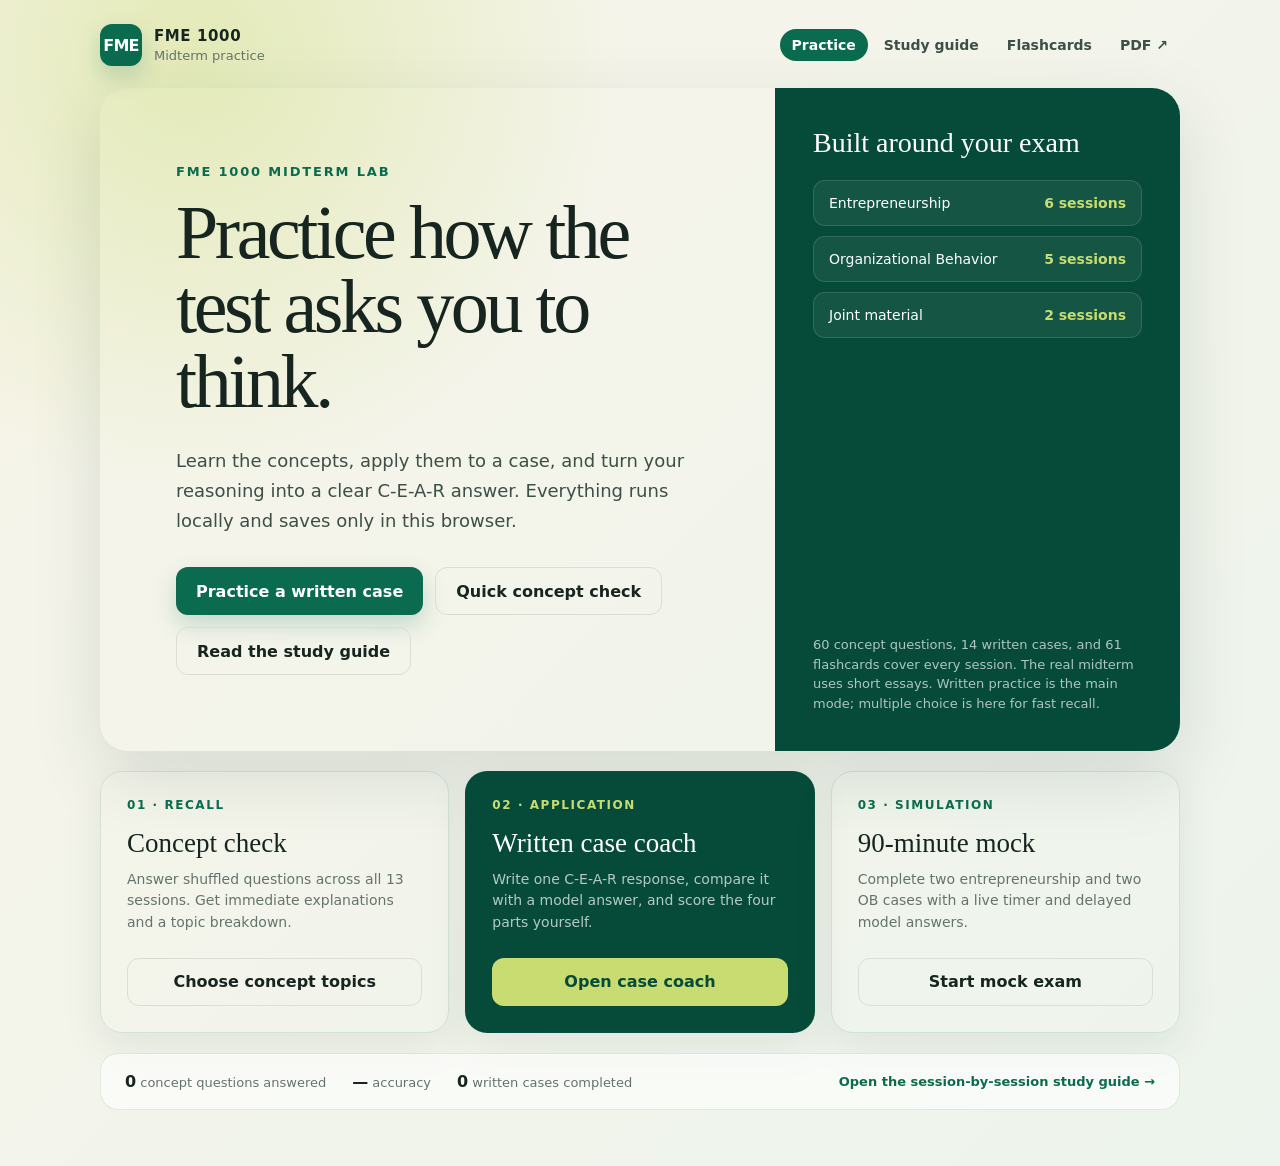
==== commit 35c97537: "Add study guide page, flashcards, 40 more practice questions, and dark mode - guide.html: session-by" ====
--- a/index.html
+++ b/index.html
@@ -3,21 +3,64 @@
 <head>
   <meta charset="utf-8">
   <meta name="viewport" content="width=device-width, initial-scale=1">
-  <title>FME 1000 Practice Test</title>
+  <title>FME 1000 Midterm Lab</title>
+  <meta name="description" content="FME 1000 midterm practice: concept checks, written C-E-A-R case coaching, and a timed 90-minute mock exam.">
   <style>
     :root {
       color-scheme: light;
       --ink: #16251f;
+      --ink-soft: #3d4f46;
       --muted: #65736d;
-      --paper: #f7f4ec;
+      --bg1: #f8f4e9;
+      --bg2: #edf4ed;
+      --glow: rgba(200, 220, 114, .42);
       --card: #fffdf8;
+      --panel: var(--panel);
+      --panel-border: var(--panel-border);
+      --surface: #ffffff;
+      --surface-alt: var(--surface-alt);
+      --glass: rgba(255, 255, 255, .6);
       --green: #0b6b4f;
+      --green-hover: #064b39;
+      --green-ink: #064b39;
       --green-dark: #064b39;
+      --on-green: #ffffff;
       --lime: #c8dc72;
+      --on-lime: #064b39;
       --gold: #e3ae4b;
+      --gold-bg: var(--gold-bg);
+      --gold-ink: var(--gold-ink);
       --red: #bd4b3f;
+      --right-bg: var(--right-bg);
+      --wrong-bg: var(--wrong-bg);
+      --tint: var(--tint);
+      --track: #e9ebe3;
       --line: #dcded5;
       --shadow: 0 24px 70px rgba(25, 54, 43, .13);
+    }
+    @media (prefers-color-scheme: dark) {
+      :root:not([data-theme="light"]) {
+      color-scheme: dark;
+      --ink: #e6eee9; --ink-soft: #c3d1c9; --muted: #93a59b;
+      --bg1: #0c1512; --bg2: #0f1c17; --glow: rgba(120, 160, 60, .12);
+      --card: #14201b; --panel: rgba(20, 32, 27, .96); --panel-border: rgba(255, 255, 255, .06);
+      --surface: #19271f; --surface-alt: #16231d; --glass: rgba(255, 255, 255, .04);
+      --green: #4fbf92; --green-hover: #6fd0a8; --green-ink: #8fdcb8; --green-dark: #0b3a2d; --on-green: #06231a;
+      --gold-bg: #3a3120; --gold-ink: #e9c57a; --red: #e07a6d;
+      --right-bg: #17362a; --wrong-bg: #3a1f1b; --tint: #1a2e26; --track: #26352e; --line: #2b3b34;
+      --shadow: 0 24px 70px rgba(0, 0, 0, .35);
+      }
+    }
+    :root[data-theme="dark"] {
+      color-scheme: dark;
+      --ink: #e6eee9; --ink-soft: #c3d1c9; --muted: #93a59b;
+      --bg1: #0c1512; --bg2: #0f1c17; --glow: rgba(120, 160, 60, .12);
+      --card: #14201b; --panel: rgba(20, 32, 27, .96); --panel-border: rgba(255, 255, 255, .06);
+      --surface: #19271f; --surface-alt: #16231d; --glass: rgba(255, 255, 255, .04);
+      --green: #4fbf92; --green-hover: #6fd0a8; --green-ink: #8fdcb8; --green-dark: #0b3a2d; --on-green: #06231a;
+      --gold-bg: #3a3120; --gold-ink: #e9c57a; --red: #e07a6d;
+      --right-bg: #17362a; --wrong-bg: #3a1f1b; --tint: #1a2e26; --track: #26352e; --line: #2b3b34;
+      --shadow: 0 24px 70px rgba(0, 0, 0, .35);
     }
 
     * { box-sizing: border-box; }
@@ -26,8 +69,9 @@
       margin: 0;
       min-height: 100vh;
       background:
-        radial-gradient(circle at 15% 5%, rgba(200, 220, 114, .42), transparent 27rem),
-        linear-gradient(135deg, #f8f4e9 0%, #edf4ed 100%);
+        radial-gradient(circle at 15% 5%, var(--glow), transparent 27rem),
+        linear-gradient(135deg, var(--bg1) 0%, var(--bg2) 100%);
+      background-color: var(--bg1);
       color: var(--ink);
       font-family: Inter, ui-sans-serif, system-ui, -apple-system, BlinkMacSystemFont, "Segoe UI", sans-serif;
     }
@@ -43,6 +87,7 @@
 
     header {
       display: flex;
+      flex-wrap: wrap;
       align-items: center;
       justify-content: space-between;
       gap: 16px;
@@ -57,28 +102,36 @@
       height: 42px;
       border-radius: 12px;
       background: var(--green);
-      color: white;
+      color: var(--on-green);
       font-weight: 900;
       letter-spacing: -.05em;
       box-shadow: 0 10px 25px rgba(11, 107, 79, .2);
     }
     .brand strong { display: block; font-size: 15px; letter-spacing: .04em; }
     .brand span { color: var(--muted); font-size: 13px; }
+
+    .site-nav { display: flex; flex-wrap: wrap; gap: 4px; }
+    .site-nav a { padding: 8px 12px; border-radius: 999px; color: var(--ink-soft); font-size: 14px; font-weight: 700; text-decoration: none; }
+    .site-nav a:hover { background: var(--tint); color: var(--green-ink); }
+    .site-nav a[aria-current="page"] { background: var(--green); color: var(--on-green); }
+    .link-button { display: inline-flex; align-items: center; text-decoration: none; }
+    :focus-visible { outline: 3px solid var(--green); outline-offset: 2px; }
+    @media (prefers-reduced-motion: reduce) { * { transition: none !important; scroll-behavior: auto !important; } }
 
     .pill {
       padding: 8px 12px;
       border: 1px solid rgba(11, 107, 79, .18);
       border-radius: 999px;
-      background: rgba(255, 255, 255, .62);
-      color: var(--green-dark);
+      background: var(--glass);
+      color: var(--green-ink);
       font-size: 13px;
       font-weight: 700;
     }
 
     .panel {
       overflow: hidden;
-      background: rgba(255, 253, 248, .94);
-      border: 1px solid rgba(255, 255, 255, .9);
+      background: var(--panel);
+      border: 1px solid var(--panel-border);
       border-radius: 28px;
       box-shadow: var(--shadow);
     }
@@ -110,7 +163,7 @@
     .lede {
       max-width: 590px;
       margin: 28px 0 32px;
-      color: #51615a;
+      color: var(--ink-soft);
       font-size: 18px;
       line-height: 1.65;
     }
@@ -122,8 +175,8 @@
       border-radius: 12px;
       font-weight: 800;
     }
-    .primary { border: 0; background: var(--green); color: white; box-shadow: 0 10px 24px rgba(11,107,79,.2); }
-    .primary:hover { background: var(--green-dark); transform: translateY(-1px); }
+    .primary { border: 0; background: var(--green); color: var(--on-green); box-shadow: 0 10px 24px rgba(11,107,79,.2); }
+    .primary:hover { background: var(--green-hover); transform: translateY(-1px); }
     .primary:disabled { cursor: not-allowed; opacity: .42; transform: none; }
     .secondary { border: 1px solid var(--line); background: transparent; color: var(--ink); }
     .secondary:hover { border-color: var(--green); color: var(--green); }
@@ -158,13 +211,13 @@
     .meta { display: flex; align-items: center; justify-content: space-between; gap: 16px; }
     .meta strong { font-size: 14px; }
     .meta span { color: var(--muted); font-size: 13px; }
-    .progress { height: 8px; margin-top: 16px; overflow: hidden; border-radius: 999px; background: #e7e9e1; }
+    .progress { height: 8px; margin-top: 16px; overflow: hidden; border-radius: 999px; background: var(--track); }
     .progress div { height: 100%; width: 0; border-radius: inherit; background: linear-gradient(90deg, var(--green), #55a06f); transition: width .35s ease; }
 
     .question-wrap { padding: clamp(30px, 5vw, 60px); }
     .question-tags { display: flex; flex-wrap: wrap; gap: 8px; margin-bottom: 20px; }
-    .tag { padding: 6px 10px; border-radius: 999px; background: #e8f0e8; color: var(--green-dark); font-size: 12px; font-weight: 800; }
-    .tag.session { background: #f2ead7; color: #795719; }
+    .tag { padding: 6px 10px; border-radius: 999px; background: var(--tint); color: var(--green-ink); font-size: 12px; font-weight: 800; }
+    .tag.session { background: var(--gold-bg); color: var(--gold-ink); }
     .question { max-width: 790px; margin: 0 0 30px; font: 500 clamp(25px, 3.5vw, 38px)/1.22 Georgia, serif; }
     .choices { display: grid; gap: 12px; }
     .choice {
@@ -176,16 +229,16 @@
       padding: 16px 18px;
       border: 1px solid var(--line);
       border-radius: 15px;
-      background: white;
+      background: var(--surface);
       color: var(--ink);
       text-align: left;
       transition: border-color .18s ease, transform .18s ease, background .18s ease;
     }
     .choice:hover:not(:disabled) { border-color: var(--green); transform: translateX(3px); }
-    .choice .letter { display: grid; place-items: center; width: 32px; height: 32px; border-radius: 9px; background: #f0f1eb; font-weight: 900; }
-    .choice.selected { border-color: var(--green); background: #eef6ef; }
-    .choice.correct { border-color: #3f8a5f; background: #e6f3e9; }
-    .choice.wrong { border-color: var(--red); background: #faeae7; }
+    .choice .letter { display: grid; place-items: center; width: 32px; height: 32px; border-radius: 9px; background: var(--track); font-weight: 900; }
+    .choice.selected { border-color: var(--green); background: var(--tint); }
+    .choice.correct { border-color: var(--green); background: var(--right-bg); }
+    .choice.wrong { border-color: var(--red); background: var(--wrong-bg); }
     .choice:disabled { cursor: default; }
 
     .explanation {
@@ -194,12 +247,12 @@
       padding: 18px 20px;
       border-left: 4px solid var(--green);
       border-radius: 4px 12px 12px 4px;
-      background: #eef3eb;
-      color: #34463e;
+      background: var(--tint);
+      color: var(--ink-soft);
       line-height: 1.55;
     }
     .explanation.show { display: block; }
-    .explanation strong { color: var(--green-dark); }
+    .explanation strong { color: var(--green-ink); }
     .quiz-actions { display: flex; justify-content: space-between; gap: 14px; margin-top: 28px; }
 
     .results { display: none; padding: clamp(36px, 6vw, 70px); }
@@ -211,7 +264,7 @@
       height: 150px;
       margin-bottom: 28px;
       border-radius: 50%;
-      background: conic-gradient(var(--green) var(--score), #e4e6df 0);
+      background: conic-gradient(var(--green) var(--score), var(--track) 0);
       position: relative;
     }
     .score-ring::after { content: ""; position: absolute; inset: 11px; border-radius: 50%; background: var(--card); }
@@ -221,11 +274,11 @@
     .results h2 { margin: 0; font: 500 clamp(36px, 5vw, 58px)/1 Georgia, serif; }
     .results > p { max-width: 650px; color: var(--muted); font-size: 17px; line-height: 1.6; }
     .breakdown { display: grid; grid-template-columns: repeat(3, 1fr); gap: 12px; margin: 28px 0; }
-    .stat { padding: 18px; border: 1px solid var(--line); border-radius: 14px; background: white; }
+    .stat { padding: 18px; border: 1px solid var(--line); border-radius: 14px; background: var(--surface); }
     .stat span { display: block; color: var(--muted); font-size: 12px; font-weight: 800; text-transform: uppercase; letter-spacing: .08em; }
     .stat strong { display: block; margin-top: 5px; font-size: 25px; }
     .review { display: grid; gap: 12px; margin: 28px 0; }
-    .review-item { padding: 18px; border: 1px solid var(--line); border-radius: 14px; background: white; }
+    .review-item { padding: 18px; border: 1px solid var(--line); border-radius: 14px; background: var(--surface); }
     .review-item small { color: var(--red); font-weight: 800; }
     .review-item h3 { margin: 7px 0 9px; font-size: 16px; }
     .review-item p { margin: 0; color: var(--muted); font-size: 14px; line-height: 1.5; }
@@ -266,7 +319,7 @@
       padding: 26px;
       border: 1px solid rgba(11, 107, 79, .13);
       border-radius: 22px;
-      background: rgba(255, 253, 248, .9);
+      background: var(--panel);
       box-shadow: 0 14px 42px rgba(25, 54, 43, .08);
     }
     .mode-number { color: var(--green); font-size: 12px; font-weight: 900; letter-spacing: .13em; text-transform: uppercase; }
@@ -276,7 +329,7 @@
     .mode-card.featured { background: var(--green-dark); color: white; }
     .mode-card.featured .mode-number { color: var(--lime); }
     .mode-card.featured p { color: rgba(255,255,255,.7); }
-    .mode-card.featured .primary { background: var(--lime); color: var(--green-dark); box-shadow: none; }
+    .mode-card.featured .primary { background: var(--lime); color: var(--on-lime); box-shadow: none; }
     .mode-card.featured .primary:hover { background: #d5e687; }
     .stats-strip {
       display: flex;
@@ -286,7 +339,7 @@
       padding: 18px 24px;
       border: 1px solid rgba(11, 107, 79, .12);
       border-radius: 18px;
-      background: rgba(255,255,255,.58);
+      background: var(--glass);
       color: var(--muted);
       font-size: 13px;
     }
@@ -308,11 +361,11 @@
     .page-kicker { margin: 0; color: var(--green); font-size: 11px; font-weight: 900; letter-spacing: .12em; text-transform: uppercase; }
     .workspace { display: grid; grid-template-columns: minmax(0, .92fr) minmax(0, 1.08fr); min-height: 620px; }
     .case-pane, .answer-pane { padding: clamp(26px, 4vw, 46px); }
-    .case-pane { border-right: 1px solid var(--line); background: #fbf9f2; }
+    .case-pane { border-right: 1px solid var(--line); background: var(--surface-alt); }
     .case-title { margin: 18px 0 14px; font: 500 clamp(25px, 3vw, 34px)/1.22 Georgia, serif; }
-    .case-copy { color: #415148; line-height: 1.72; }
-    .tip-box { margin-top: 26px; padding: 17px; border-radius: 14px; background: #eaf2e8; color: #385045; font-size: 13px; line-height: 1.55; }
-    .tip-box strong { color: var(--green-dark); }
+    .case-copy { color: var(--ink-soft); line-height: 1.72; }
+    .tip-box { margin-top: 26px; padding: 17px; border-radius: 14px; background: var(--tint); color: var(--ink-soft); font-size: 13px; line-height: 1.55; }
+    .tip-box strong { color: var(--green-ink); }
     .answer-pane label { display: block; margin-bottom: 10px; font-weight: 850; }
     textarea {
       width: 100%;
@@ -322,7 +375,7 @@
       border: 1px solid var(--line);
       border-radius: 15px;
       outline: none;
-      background: white;
+      background: var(--surface);
       color: var(--ink);
       font: 15px/1.65 Inter, ui-sans-serif, system-ui, sans-serif;
     }
@@ -333,14 +386,14 @@
     .coach.show { display: block; }
     .coach h3 { margin: 0 0 14px; font: 500 24px Georgia, serif; }
     .checklist { display: grid; grid-template-columns: repeat(2, 1fr); gap: 9px; margin-bottom: 18px; }
-    .check-item { padding: 12px; border: 1px solid var(--line); border-radius: 11px; background: white; font-size: 13px; line-height: 1.4; }
+    .check-item { padding: 12px; border: 1px solid var(--line); border-radius: 11px; background: var(--surface); font-size: 13px; line-height: 1.4; }
     .check-item b { color: var(--green); }
-    .model-answer { padding: 18px; border-radius: 14px; background: #eef3eb; color: #34463e; line-height: 1.68; }
-    .model-answer strong { color: var(--green-dark); }
+    .model-answer { padding: 18px; border-radius: 14px; background: var(--tint); color: var(--ink-soft); line-height: 1.68; }
+    .model-answer strong { color: var(--green-ink); }
     .self-rate { display: flex; align-items: center; flex-wrap: wrap; gap: 8px; margin-top: 18px; }
     .self-rate > span { margin-right: 4px; color: var(--muted); font-size: 13px; font-weight: 750; }
-    .rate-button { width: 38px; height: 38px; border: 1px solid var(--line); border-radius: 10px; background: white; color: var(--ink); font-weight: 850; }
-    .rate-button:hover, .rate-button.active { border-color: var(--green); background: var(--green); color: white; }
+    .rate-button { width: 38px; height: 38px; border: 1px solid var(--line); border-radius: 10px; background: var(--surface); color: var(--ink); font-weight: 850; }
+    .rate-button:hover, .rate-button.active { border-color: var(--green); background: var(--green); color: var(--on-green); }
 
     .mock-body { padding: clamp(26px, 5vw, 54px); }
     .mock-intro { display: flex; justify-content: space-between; align-items: flex-start; gap: 24px; margin-bottom: 28px; }
@@ -350,7 +403,7 @@
     .timer span { display: block; color: var(--lime); font-size: 10px; font-weight: 900; letter-spacing: .12em; text-transform: uppercase; }
     .timer strong { display: block; margin-top: 3px; font: 500 25px Georgia, serif; }
     .mock-list { display: grid; gap: 18px; }
-    .mock-card { padding: 24px; border: 1px solid var(--line); border-radius: 17px; background: white; }
+    .mock-card { padding: 24px; border: 1px solid var(--line); border-radius: 17px; background: var(--surface); }
     .mock-card h3 { margin: 13px 0 16px; font: 500 22px/1.35 Georgia, serif; }
     .mock-card textarea { min-height: 220px; }
     .mock-footer { display: flex; justify-content: space-between; align-items: center; gap: 16px; margin-top: 24px; }
@@ -358,9 +411,9 @@
     .mock-review { display: none; margin-top: 30px; padding-top: 28px; border-top: 1px solid var(--line); }
     .mock-review.show { display: block; }
     .mock-review h2 { font: 500 32px Georgia, serif; }
-    .review-answer { margin-top: 14px; padding: 20px; border-left: 4px solid var(--green); border-radius: 5px 13px 13px 5px; background: #eef3eb; line-height: 1.65; }
+    .review-answer { margin-top: 14px; padding: 20px; border-left: 4px solid var(--green); border-radius: 5px 13px 13px 5px; background: var(--tint); line-height: 1.65; }
     .review-answer h3 { margin: 0 0 8px; font-size: 15px; }
-    .review-answer p { margin: 0; color: #405047; }
+    .review-answer p { margin: 0; color: var(--ink-soft); }
 
     .toast {
       position: fixed;
@@ -400,7 +453,12 @@
         <div class="mark">FME</div>
         <div><strong>FME 1000</strong><span>Midterm practice</span></div>
       </div>
-      <div class="pill" id="header-status">13 sessions · 3 practice modes</div>
+      <nav class="site-nav" aria-label="Site">
+        <a href="./index.html" aria-current="page">Practice</a>
+        <a href="./guide.html">Study guide</a>
+        <a href="./guide.html#flashcards">Flashcards</a>
+        <a href="./FME1000_Midterm_Master_Study_Guide.pdf" target="_blank" rel="noopener">PDF ↗</a>
+      </nav>
     </header>
 
     <div class="home-screen" id="home-screen">
@@ -412,6 +470,7 @@
         <div class="actions">
           <button class="primary" id="written-start">Practice a written case</button>
           <button class="secondary" id="quick-start">Quick concept check</button>
+          <a class="secondary link-button" href="./guide.html">Read the study guide</a>
         </div>
       </div>
       <aside class="hero-side">
@@ -423,7 +482,7 @@
             <div class="topic"><span>Joint material</span><b>2 sessions</b></div>
           </div>
         </div>
-        <p class="side-note">The real midterm uses short essays. Written practice is the main mode; multiple choice is here for fast recall.</p>
+        <p class="side-note">60 concept questions, 14 written cases, and 61 flashcards cover every session. The real midterm uses short essays. Written practice is the main mode; multiple choice is here for fast recall.</p>
       </aside>
     </section>
 
@@ -452,7 +511,7 @@
       <span><strong id="stat-questions">0</strong> concept questions answered</span>
       <span><strong id="stat-accuracy">—</strong> accuracy</span>
       <span><strong id="stat-cases">0</strong> written cases completed</span>
-      <a href="./FME1000_Midterm_Master_Study_Guide.pdf" target="_blank" rel="noopener">Open the updated master study guide ↗</a>
+      <a href="./guide.html">Open the session-by-session study guide →</a>
     </div>
     </div>
 
@@ -544,7 +603,7 @@
     <form method="dialog" class="modal-body">
       <p class="eyebrow">Set up your test</p>
       <h2>Choose what to practice</h2>
-      <p>Select one or more course areas. The full test uses all 20 questions; the quick version randomly selects 10.</p>
+      <p>Select one or more course areas. The full test uses every question in the areas you pick (60 across all sessions). The quick version picks 10 at random.</p>
       <div class="settings">
         <div class="setting"><div><label for="ent">Entrepreneurship</label><br><span>Sessions 3, 5, 7, 8, 11, 12</span></div><input id="ent" type="checkbox" value="ENT" checked></div>
         <div class="setting"><div><label for="ob">Organizational Behavior</label><br><span>Sessions 2, 4, 6, 10, 13</span></div><input id="ob" type="checkbox" value="OB" checked></div>
@@ -578,7 +637,47 @@
       { category: 'ENT', session: 11, q: 'Which evidence would most strengthen an opportunity evaluation?', choices: ['The founders say they love the idea', 'Several target customers repeatedly use and pay for an early solution', 'The product has many possible features', 'The team created an attractive logo'], answer: 1, why: 'Observed customer behavior and willingness to pay are stronger evidence than internal enthusiasm or surface-level branding.' },
       { category: 'ENT', session: 12, q: 'Which research method is best for exploring why students avoid a campus service?', choices: ['A focus group with open-ended follow-up questions', 'A financial statement', 'A DiSC assessment', 'A trademark search'], answer: 0, why: 'Qualitative methods such as focus groups help uncover motivations, language, and experiences behind behavior.' },
       { category: 'ENT', session: 12, q: 'What is wrong with asking, “Don’t you agree our app would make networking easier?”', choices: ['It is too quantitative', 'It is a leading question that encourages agreement', 'It does not mention the price', 'It asks about past behavior'], answer: 1, why: 'The wording signals the desired answer, which can bias the research and make the evidence less reliable.' },
-      { category: 'OB', session: 13, q: 'A team asks each member for input, but repeatedly ignores ideas from its newest member. What is missing?', choices: ['Diversity alone', 'Inclusion', 'Market viability', 'Creation logic'], answer: 1, why: 'Diversity concerns who is present; inclusion concerns whether people are respected, heard, and able to influence the work.' }
+      { category: 'OB', session: 13, q: 'A team asks each member for input, but repeatedly ignores ideas from its newest member. What is missing?', choices: ['Diversity alone', 'Inclusion', 'Market viability', 'Creation logic'], answer: 1, why: 'Diversity concerns who is present; inclusion concerns whether people are respected, heard, and able to influence the work.' },
+      { category: 'Joint', session: 1, q: 'Which pair correctly contrasts prediction logic with creation (effectual) logic?', choices: ['Prediction limits acceptable loss; creation maximizes expected return', 'Prediction plans before acting; creation acts in small steps and learns', 'Prediction starts with what is at hand; creation starts with a fixed goal', 'Prediction treats failure as information; creation avoids failure'], answer: 1, why: 'Prediction logic plans first and focuses on expected return. Creation logic starts with available means, limits acceptable loss, and adapts as it learns.' },
+      { category: 'Joint', session: 1, q: 'In the CreAction sequence, what comes right after “take a small action you can afford to lose”?', choices: ['Raise outside funding', 'Observe the good, bad, and unexpected results', 'Write the full business plan', 'Hire a specialist'], answer: 1, why: 'The sequence is: start with who you are, what you know, whom you know; act small; observe results; bring in help; adjust the next action.' },
+      { category: 'Joint', session: 1, q: 'Which statement about CreAction is accurate?', choices: ['It means acting randomly without planning', 'It matches the size of the commitment to the quality of the evidence', 'It requires funding before the first step', 'It works only when the future is predictable'], answer: 1, why: 'CreAction is not random or anti-planning. It scales commitment to the evidence available.' },
+      { category: 'OB', session: 2, q: 'The charter says “respond to messages within 24 hours,” but the team actually rewards the member who replies at midnight. Which is more likely to guide behavior?', choices: ['The written rule', 'The informal norm the group reinforces', 'The charter title', 'Nothing; behavior is random'], answer: 1, why: 'When rules and norms conflict, people usually follow the behavior the group actually rewards.' },
+      { category: 'OB', session: 2, q: 'Which item belongs to the invisible part of culture?', choices: ['Meeting schedule', 'Dress code', 'Assumptions about who may challenge the leader', 'Workspace layout'], answer: 2, why: 'Visible culture covers schedules, dress, language, rituals, and spaces. Invisible culture covers assumptions about status, conflict, trust, risk, and influence.' },
+      { category: 'OB', session: 2, q: 'What makes a team charter useful rather than decorative?', choices: ['It states high ideals in general language', 'It turns aspirations into specific behavior, roles, decision methods, and a way to revise', 'It is signed by every member', 'It is written by the instructor'], answer: 1, why: 'A useful charter clarifies purpose, roles, decisions, meetings, communication, conflict, accountability, and how the team will revise its own process.' },
+      { category: 'ENT', session: 3, q: 'Which of these is part of the attractive-durable-timely-value-creating test for an opportunity?', choices: ['Durable: the need and advantage can last', 'Loud: the founder talks about it often', 'Large: the category spends a lot', 'Familiar: friends have heard of it'], answer: 0, why: 'A promising opportunity is attractive, durable, timely, and value-creating. Category spending alone does not prove a specific segment has the pain.' },
+      { category: 'ENT', session: 3, q: 'Which brainstorming step comes only after many options exist?', choices: ['Silent individual ideation', 'A “How might we?” question', 'Evaluating desirability, feasibility, and viability', 'A creative warm-up'], answer: 2, why: 'Evaluation is deferred until many ideas have been generated, clustered, and combined.' },
+      { category: 'ENT', session: 3, q: 'What is the appropriate role of AI in idea generation?', choices: ['Proving the idea is desirable', 'Generating variations and perspectives while humans verify and judge', 'Replacing customer interviews', 'Deciding which idea to launch'], answer: 1, why: 'AI can widen the option set, but it cannot establish that an idea is true, desirable, or practical. People supply context and test with customers.' },
+      { category: 'OB', session: 4, q: 'Which is the best description of “responding rather than reacting”?', choices: ['Suppressing every emotion', 'Creating a pause between the trigger and the action', 'Acting immediately to show honesty', 'Avoiding the conflict entirely'], answer: 1, why: 'The emotion may be valid, but the pause lets you check facts and choose a useful response.' },
+      { category: 'OB', session: 4, q: 'A caring, sincere leader recommends spending a large sum with no supporting evidence. Which part of the trust model is weakest?', choices: ['Authenticity', 'Logic', 'Empathy', 'None; the leader is sincere'], answer: 1, why: 'Trust = authenticity + logic + empathy. Sincerity and care do not make up for weak reasoning.' },
+      { category: 'OB', session: 4, q: 'Which emotional-intelligence ability involves noticing other people’s emotions and perspectives?', choices: ['Self-awareness', 'Self-management', 'Social awareness', 'Relationship management'], answer: 2, why: 'Social awareness is noticing others’ emotions, perspectives, and needs. Relationship management uses that understanding to communicate and resolve conflict.' },
+      { category: 'ENT', session: 5, q: 'How does empathy differ from sympathy in design thinking?', choices: ['Empathy means feeling sorry for someone', 'Empathy means understanding someone’s circumstances and needs well enough to see the problem from their view', 'They are the same', 'Empathy means fixing the problem immediately'], answer: 1, why: 'Empathy is understanding another person’s perspective. It is different from sympathy and from rushing to fix things.' },
+      { category: 'ENT', session: 5, q: 'What is the correct order of the design-thinking process?', choices: ['Prototype, empathize, define, ideate, test', 'Empathize, define, ideate, prototype, test and iterate', 'Ideate, prototype, define, empathize, test', 'Define, test, empathize, ideate, prototype'], answer: 1, why: 'Design thinking runs empathize, define, ideate, prototype, then test and iterate.' },
+      { category: 'ENT', session: 5, q: 'Which is the best interviewee choice for a discovery interview?', choices: ['A close friend who will be supportive', 'A family member who knows your idea', 'A person from the target group who has recently faced the problem', 'Anyone who agrees to talk'], answer: 2, why: 'Interview people outside close friends and family, ideally from the target segment, and ask about real past behavior.' },
+      { category: 'OB', session: 6, q: 'Which are the three outcomes of team effectiveness?', choices: ['Performance, learning and adaptability, member well-being and growth', 'Grade, speed, and cost', 'Profit, size, and reputation', 'Harmony, agreement, and loyalty'], answer: 0, why: 'A team that earns a high grade but burns out its members and learns nothing is not fully effective.' },
+      { category: 'OB', session: 6, q: 'Which of these is a mistake rather than a failure?', choices: ['A carefully designed experiment that disproves a hypothesis', 'Repeating a known error that the team already documented', 'A pilot launched under real uncertainty', 'A new method that tests worse than the old one'], answer: 1, why: 'A mistake ignores known information, violates an established process, or repeats a known error. A failure comes from a thoughtful test of genuine uncertainty.' },
+      { category: 'OB', session: 6, q: 'Which is the best response when a member reports bad news?', choices: ['Ask who is at fault', 'Respond with curiosity before evaluation and thank them for raising it', 'Move on quickly', 'Reassign the member'], answer: 1, why: 'Responding with curiosity and thanks protects psychological safety, so future bad news still surfaces.' },
+      { category: 'OB', session: 6, q: 'Which of these is task conflict?', choices: ['Two members argue about whether the evidence supports the pricing choice', 'One member mocks another’s background', 'A subgroup refuses to speak to another', 'A member is excluded from the chat'], answer: 0, why: 'Task conflict debates evidence, assumptions, and choices. Relationship or status conflict attacks people.' },
+      { category: 'ENT', session: 7, q: 'Which best defines a customer persona?', choices: ['A fictional ideal customer grounded in patterns from real research', 'The founder’s favorite user', 'A celebrity endorser', 'A demographic table'], answer: 0, why: 'A persona should come from interviews, observation, and behavior and should explain pains, goals, constraints, and buying criteria.' },
+      { category: 'ENT', session: 7, q: 'Which are the three jobs of a strong value proposition?', choices: ['Resonate, differentiate, substantiate', 'Inform, entertain, persuade', 'Plan, build, launch', 'Price, place, promote'], answer: 0, why: 'It must address an important need, offer a meaningful advantage, and give a reason to believe the promise.' },
+      { category: 'ENT', session: 7, q: 'Which phrase converts a feature into a benefit?', choices: ['“It was built with…”', '“Which means that…”', '“Compared to nothing…”', '“As seen on…”'], answer: 1, why: 'Add “which means that…” after a feature until the statement reaches a result the customer values.' },
+      { category: 'ENT', session: 8, q: 'What should a team do first when planning a prototype?', choices: ['Pick a design tool', 'Name the riskiest assumption', 'Fix the launch date', 'Build all features'], answer: 1, why: 'The sequence: name the riskiest assumption, decide the observable result, build the smallest test, watch customers, and record evidence.' },
+      { category: 'ENT', session: 8, q: 'What does “minimum” mean in minimum viable product?', choices: ['Sloppy and incomplete', 'The smallest usable version that is still credible enough to test the assumption', 'The cheapest possible version regardless of quality', 'A version with no users'], answer: 1, why: 'Minimum does not mean careless. The MVP must still be credible enough to test what the team wants to learn.' },
+      { category: 'ENT', session: 8, q: 'Kayden manually builds a recommendation and supply list for a few knitters and delivers it himself. What kind of test is this?', choices: ['A concierge test', 'A focus group', 'A market-size estimate', 'A persona'], answer: 0, why: 'In a concierge test, the founder performs the future service by hand to learn whether customers value it.' },
+      { category: 'Joint', session: 9, q: 'Which is the three-part value-proposition test used in the Rocket Pitch?', choices: ['Overt benefit, dramatic difference, real reason to believe', 'Price, place, promotion', 'Feasible, viable, desirable', 'Empathize, define, ideate'], answer: 0, why: 'The pitch should show why the customer should care, why this beats current alternatives, and why the promise is credible.' },
+      { category: 'Joint', session: 9, q: 'How should a team divide the Rocket Pitch?', choices: ['By equal sentence counts', 'By idea, with clear handoffs so it sounds like one argument', 'Each person pitches a separate product', 'One person speaks while others stay quiet'], answer: 1, why: 'Dividing by idea and rehearsing handoffs keeps the argument coherent.' },
+      { category: 'Joint', session: 9, q: 'Which is the best way to end a Rocket Pitch?', choices: ['A list of all features', 'The next action, test, or request', 'An apology for what is missing', 'A joke'], answer: 1, why: 'A good pitch order ends with the next action, test, or request.' },
+      { category: 'OB', session: 10, q: 'Which DiSC style is best matched with “bring evidence, structure, and thinking time”?', choices: ['D', 'I', 'S', 'C'], answer: 3, why: 'Conscientious/Analytical teammates value accuracy and structure and may need evidence and time to think.' },
+      { category: 'OB', session: 10, q: 'What does “flexing” a style mean?', choices: ['Changing your personality permanently', 'Adapting communication to help the team work', 'Ignoring the profile', 'Choosing the best style'], answer: 1, why: 'Flexing is adapting communication, for example a D pausing to invite input or an I documenting commitments.' },
+      { category: 'OB', session: 10, q: 'What is the right way to use a DiSC profile with a teammate?', choices: ['As a prompt for conversation, since the individual is the best judge of fit', 'To predict everything about them', 'To decide who is more capable', 'To assign permanent roles'], answer: 0, why: 'Profiles describe tendencies and should not become stereotypes or measures of ability or worth.' },
+      { category: 'ENT', session: 11, q: 'A product is desirable and viable but the team lacks the skills or supplier to deliver it. Which lens fails?', choices: ['Desirability', 'Feasibility', 'Viability', 'None'], answer: 1, why: 'Feasibility asks whether this team can create and deliver the offer given skills, technology, suppliers, time, and operations.' },
+      { category: 'ENT', session: 11, q: 'Why can growth make an unviable offer worse?', choices: ['More customers always lower costs', 'Each additional sale increases the loss when unit economics are negative', 'Growth changes the persona', 'Growth removes competition'], answer: 1, why: 'If every order loses money, scaling multiplies the loss. Test price and cost before growing.' },
+      { category: 'ENT', session: 11, q: 'Which of these should be compared when estimating competition for Knittr?', choices: ['Only direct app competitors', 'Direct competitors, indirect alternatives, and the customer’s current workaround, including doing nothing', 'Only large retailers', 'Only companies with AI'], answer: 1, why: 'Alternatives include yarn stores, pattern sites, social media, Ravelry, Etsy, friends’ advice, and doing nothing.' },
+      { category: 'ENT', session: 12, q: 'When should a team start with qualitative research?', choices: ['When it already knows the exact market size', 'When it does not yet understand the problem well enough to form useful hypotheses', 'When it needs a statistically exact answer', 'Never'], answer: 1, why: 'Qualitative work explores how and why. Quantitative work later measures how many, how often, or how much.' },
+      { category: 'ENT', session: 12, q: 'Which is primary quantitative research?', choices: ['A published market report', 'A survey the team designs and runs for its own decision', 'An archived company account', 'A focus group'], answer: 1, why: 'Primary data is collected for this decision; quantitative data measures counts, frequency, or amount.' },
+      { category: 'ENT', session: 12, q: 'What do the 4Ps stand for?', choices: ['Product, price, place, promotion', 'People, process, plan, profit', 'Problem, prototype, pitch, persona', 'Pain, passion, purpose, payoff'], answer: 0, why: 'Product is the offer, price is what the customer pays, place is the channel, and promotion is how the target customer becomes aware.' },
+      { category: 'OB', session: 13, q: 'Which pair correctly matches the terms with the questions they ask?', choices: ['Diversity: who is present? Inclusion: whose voice influences the work? Belonging: who feels accepted?', 'Diversity: who has influence? Inclusion: who is present? Belonging: who is paid?', 'Diversity and inclusion mean the same thing', 'Belonging: who wins arguments?'], answer: 0, why: 'A team can be diverse without being inclusive, and inclusive without every member feeling they belong.' },
+      { category: 'OB', session: 13, q: 'What is a faultline?', choices: ['A stable division of a team into subgroups, such as veterans and newcomers', 'A single disagreement', 'A project deadline', 'A personal flaw'], answer: 0, why: 'Faultlines keep information inside subgroups. Shared goals, cross-subgroup tasks, and transparent decisions can reduce them.' },
+      { category: 'OB', session: 13, q: 'Which action best reflects inclusive leadership in a meeting?', choices: ['Let the most senior member speak first', 'Ask for views before senior members anchor the discussion and explain how input affected the decision', 'Require members to explain their identity group’s view', 'Avoid discussing disagreements'], answer: 1, why: 'Inclusive leaders distribute airtime, collect input early, use clear criteria, and avoid forcing people to disclose identities or represent a group.' },
     ];
 
     const writtenCases = [
@@ -724,11 +823,16 @@
       $('test-modal').showModal();
     }
 
+    function shuffleChoices(item) {
+      const order = shuffle(item.choices.map((_, index) => index));
+      return { ...item, choices: order.map(index => item.choices[index]), answer: order.indexOf(item.answer) };
+    }
+
     function beginTest() {
       const categories = ['ent', 'ob', 'joint'].filter(id => $(id).checked).map(id => $(id).value);
       if (!categories.length) return;
       const pool = questions.filter(item => categories.includes(item.category));
-      state.items = shuffle(pool).slice(0, quickMode ? Math.min(10, pool.length) : pool.length);
+      state.items = shuffle(pool).slice(0, quickMode ? Math.min(10, pool.length) : pool.length).map(shuffleChoices);
       state.index = 0;
       state.selected = null;
       state.checked = false;
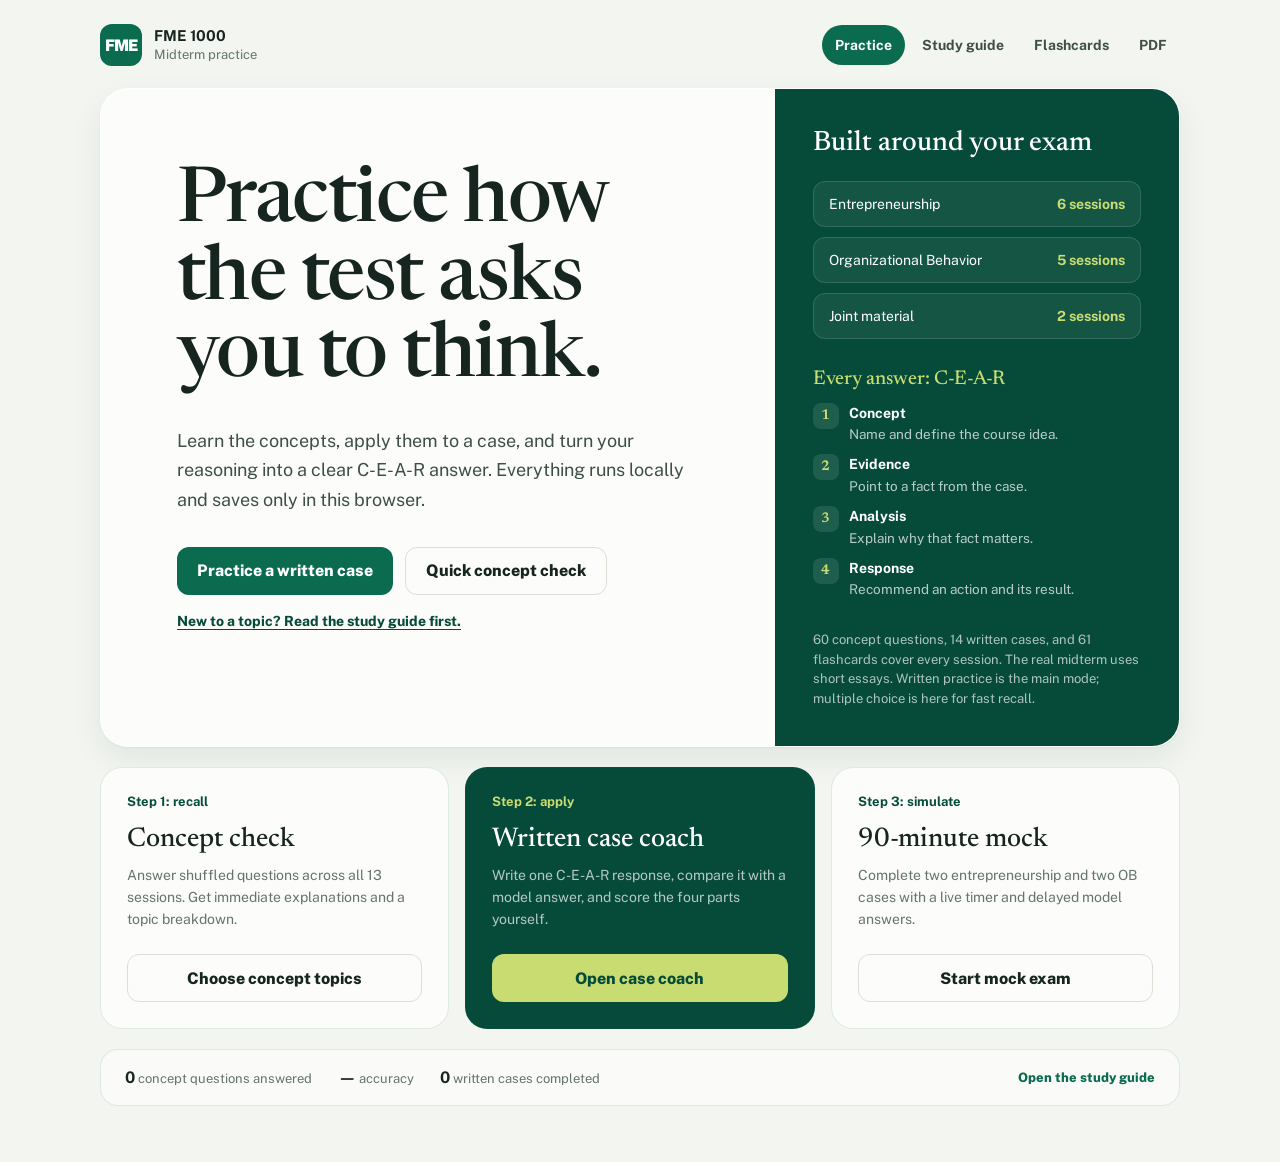
==== commit 11a97b28: "Redesign UI with frontend-design guidance and fix light-theme tokens - Bluebook-ruled answer boxes (" ====
--- a/index.html
+++ b/index.html
@@ -5,20 +5,30 @@
   <meta name="viewport" content="width=device-width, initial-scale=1">
   <title>FME 1000 Midterm Lab</title>
   <meta name="description" content="FME 1000 midterm practice: concept checks, written C-E-A-R case coaching, and a timed 90-minute mock exam.">
+  <link rel="preconnect" href="https://fonts.googleapis.com">
+  <link rel="preconnect" href="https://fonts.gstatic.com" crossorigin>
+  <link rel="stylesheet" href="https://fonts.googleapis.com/css2?family=Newsreader:opsz,wght@6..72,400;6..72,500;6..72,600&family=Public+Sans:wght@400;500;600;700;800&display=swap">
   <style>
+    /* Design plan: the exam is handwritten short essays, so the answer box is a bluebook page
+       (ruled blue lines, red margin). Everything else stays quiet: sage-tinted paper, one green,
+       Newsreader for headings, Public Sans for reading and UI, sentence-case labels. */
     :root {
       color-scheme: light;
+      --serif: Newsreader, "Iowan Old Style", Georgia, serif;
+      --sans: "Public Sans", ui-sans-serif, system-ui, -apple-system, "Segoe UI", sans-serif;
+      --rule: #c9d7ea;
+      --margin: #d9675d;
       --ink: #16251f;
       --ink-soft: #3d4f46;
       --muted: #65736d;
-      --bg1: #f8f4e9;
-      --bg2: #edf4ed;
-      --glow: rgba(200, 220, 114, .42);
-      --card: #fffdf8;
-      --panel: var(--panel);
-      --panel-border: var(--panel-border);
+      --bg1: #f2f5f0;
+      --bg2: #f2f5f0;
+      --glow: transparent;
+      --card: #fcfdfb;
+      --panel: rgba(252, 253, 251, .96);
+      --panel-border: rgba(255, 255, 255, .9);
       --surface: #ffffff;
-      --surface-alt: var(--surface-alt);
+      --surface-alt: #f7f9f5;
       --glass: rgba(255, 255, 255, .6);
       --green: #0b6b4f;
       --green-hover: #064b39;
@@ -28,25 +38,26 @@
       --lime: #c8dc72;
       --on-lime: #064b39;
       --gold: #e3ae4b;
-      --gold-bg: var(--gold-bg);
-      --gold-ink: var(--gold-ink);
+      --gold-bg: #f2ead7;
+      --gold-ink: #795719;
       --red: #bd4b3f;
-      --right-bg: var(--right-bg);
-      --wrong-bg: var(--wrong-bg);
-      --tint: var(--tint);
+      --right-bg: #e6f3e9;
+      --wrong-bg: #faeae7;
+      --tint: #eef3eb;
       --track: #e9ebe3;
       --line: #dcded5;
-      --shadow: 0 24px 70px rgba(25, 54, 43, .13);
+      --shadow: 0 1px 2px rgba(20, 40, 30, .05), 0 12px 32px rgba(20, 40, 30, .07);
     }
     @media (prefers-color-scheme: dark) {
       :root:not([data-theme="light"]) {
       color-scheme: dark;
       --ink: #e6eee9; --ink-soft: #c3d1c9; --muted: #93a59b;
-      --bg1: #0c1512; --bg2: #0f1c17; --glow: rgba(120, 160, 60, .12);
+      --bg1: #0e1613; --bg2: #0e1613; --glow: transparent;
       --card: #14201b; --panel: rgba(20, 32, 27, .96); --panel-border: rgba(255, 255, 255, .06);
       --surface: #19271f; --surface-alt: #16231d; --glass: rgba(255, 255, 255, .04);
       --green: #4fbf92; --green-hover: #6fd0a8; --green-ink: #8fdcb8; --green-dark: #0b3a2d; --on-green: #06231a;
       --gold-bg: #3a3120; --gold-ink: #e9c57a; --red: #e07a6d;
+      --rule: #26364a; --margin: #8a3a34;
       --right-bg: #17362a; --wrong-bg: #3a1f1b; --tint: #1a2e26; --track: #26352e; --line: #2b3b34;
       --shadow: 0 24px 70px rgba(0, 0, 0, .35);
       }
@@ -54,11 +65,12 @@
     :root[data-theme="dark"] {
       color-scheme: dark;
       --ink: #e6eee9; --ink-soft: #c3d1c9; --muted: #93a59b;
-      --bg1: #0c1512; --bg2: #0f1c17; --glow: rgba(120, 160, 60, .12);
+      --bg1: #0e1613; --bg2: #0e1613; --glow: transparent;
       --card: #14201b; --panel: rgba(20, 32, 27, .96); --panel-border: rgba(255, 255, 255, .06);
       --surface: #19271f; --surface-alt: #16231d; --glass: rgba(255, 255, 255, .04);
       --green: #4fbf92; --green-hover: #6fd0a8; --green-ink: #8fdcb8; --green-dark: #0b3a2d; --on-green: #06231a;
       --gold-bg: #3a3120; --gold-ink: #e9c57a; --red: #e07a6d;
+      --rule: #26364a; --margin: #8a3a34;
       --right-bg: #17362a; --wrong-bg: #3a1f1b; --tint: #1a2e26; --track: #26352e; --line: #2b3b34;
       --shadow: 0 24px 70px rgba(0, 0, 0, .35);
     }
@@ -73,7 +85,7 @@
         linear-gradient(135deg, var(--bg1) 0%, var(--bg2) 100%);
       background-color: var(--bg1);
       color: var(--ink);
-      font-family: Inter, ui-sans-serif, system-ui, -apple-system, BlinkMacSystemFont, "Segoe UI", sans-serif;
+      font-family: var(--sans);
     }
 
     button, input { font: inherit; }
@@ -105,13 +117,12 @@
       color: var(--on-green);
       font-weight: 900;
       letter-spacing: -.05em;
-      box-shadow: 0 10px 25px rgba(11, 107, 79, .2);
-    }
-    .brand strong { display: block; font-size: 15px; letter-spacing: .04em; }
+    }
+    .brand strong { display: block; font-size: 15px; }
     .brand span { color: var(--muted); font-size: 13px; }
 
     .site-nav { display: flex; flex-wrap: wrap; gap: 4px; }
-    .site-nav a { padding: 8px 12px; border-radius: 999px; color: var(--ink-soft); font-size: 14px; font-weight: 700; text-decoration: none; }
+    .site-nav a { display: inline-flex; align-items: center; min-height: 40px; padding: 0 13px; border-radius: 999px; color: var(--ink-soft); font-size: 14px; font-weight: 700; text-decoration: none; }
     .site-nav a:hover { background: var(--tint); color: var(--green-ink); }
     .site-nav a[aria-current="page"] { background: var(--green); color: var(--on-green); }
     .link-button { display: inline-flex; align-items: center; text-decoration: none; }
@@ -148,17 +159,17 @@
       color: var(--green);
       font-size: 13px;
       font-weight: 800;
-      letter-spacing: .14em;
-      text-transform: uppercase;
+      letter-spacing: 0;
     }
     h1 {
       max-width: 650px;
       margin: 0;
-      font-family: Georgia, "Times New Roman", serif;
+      font-family: var(--serif);
       font-size: clamp(42px, 7vw, 76px);
       font-weight: 500;
-      line-height: .98;
-      letter-spacing: -.045em;
+      line-height: 1.02;
+      letter-spacing: -.02em;
+      text-wrap: balance;
     }
     .lede {
       max-width: 590px;
@@ -175,7 +186,7 @@
       border-radius: 12px;
       font-weight: 800;
     }
-    .primary { border: 0; background: var(--green); color: var(--on-green); box-shadow: 0 10px 24px rgba(11,107,79,.2); }
+    .primary { border: 0; background: var(--green); color: var(--on-green); }
     .primary:hover { background: var(--green-hover); transform: translateY(-1px); }
     .primary:disabled { cursor: not-allowed; opacity: .42; transform: none; }
     .secondary { border: 1px solid var(--line); background: transparent; color: var(--ink); }
@@ -189,7 +200,7 @@
       background: var(--green-dark);
       color: white;
     }
-    .hero-side h2 { margin: 0 0 20px; font: 500 28px/1.2 Georgia, serif; }
+    .hero-side h2 { margin: 0 0 20px; font: 500 28px/1.2 var(--serif); }
     .topic-list { display: grid; gap: 10px; }
     .topic {
       display: flex;
@@ -203,6 +214,14 @@
       font-size: 14px;
     }
     .topic b { color: var(--lime); }
+    .cear h3 { margin: 28px 0 12px; color: var(--lime); font: 500 20px/1.2 var(--serif); }
+    .cear ol { display: grid; gap: 10px; margin: 0; padding: 0; list-style: none; counter-reset: cear; }
+    .cear li { display: grid; grid-template-columns: 26px 1fr; gap: 2px 10px; color: rgba(255,255,255,.72); font-size: 13.5px; line-height: 1.45; counter-increment: cear; }
+    .cear li::before { content: counter(cear); grid-row: span 2; display: grid; place-items: center; width: 26px; height: 26px; border-radius: 8px; background: rgba(255,255,255,.1); color: var(--lime); font: 600 14px var(--serif); }
+    .cear li b { color: #ffffff; font-size: 14px; }
+    .text-link { display: inline-block; margin-top: 18px; color: var(--green-ink); font-size: 14px; font-weight: 750; text-decoration: none; border-bottom: 1px solid currentColor; }
+    .text-link:hover { color: var(--green); }
+    .guide-link { display: inline-block; margin-top: 8px; color: var(--green-ink); font-size: 13px; font-weight: 800; }
     .side-note { margin: 30px 0 0; color: rgba(255,255,255,.68); font-size: 13px; line-height: 1.5; }
 
     .quiz { display: none; }
@@ -218,7 +237,7 @@
     .question-tags { display: flex; flex-wrap: wrap; gap: 8px; margin-bottom: 20px; }
     .tag { padding: 6px 10px; border-radius: 999px; background: var(--tint); color: var(--green-ink); font-size: 12px; font-weight: 800; }
     .tag.session { background: var(--gold-bg); color: var(--gold-ink); }
-    .question { max-width: 790px; margin: 0 0 30px; font: 500 clamp(25px, 3.5vw, 38px)/1.22 Georgia, serif; }
+    .question { max-width: 790px; margin: 0 0 30px; font: 500 clamp(25px, 3.5vw, 38px)/1.22 var(--serif); }
     .choices { display: grid; gap: 12px; }
     .choice {
       display: grid;
@@ -269,17 +288,17 @@
     }
     .score-ring::after { content: ""; position: absolute; inset: 11px; border-radius: 50%; background: var(--card); }
     .score-ring div { z-index: 1; text-align: center; }
-    .score-ring strong { display: block; font: 600 36px Georgia, serif; }
+    .score-ring strong { display: block; font: 600 36px var(--serif); }
     .score-ring span { color: var(--muted); font-size: 12px; font-weight: 700; }
-    .results h2 { margin: 0; font: 500 clamp(36px, 5vw, 58px)/1 Georgia, serif; }
+    .results h2 { margin: 0; font: 500 clamp(36px, 5vw, 58px)/1 var(--serif); }
     .results > p { max-width: 650px; color: var(--muted); font-size: 17px; line-height: 1.6; }
     .breakdown { display: grid; grid-template-columns: repeat(3, 1fr); gap: 12px; margin: 28px 0; }
     .stat { padding: 18px; border: 1px solid var(--line); border-radius: 14px; background: var(--surface); }
-    .stat span { display: block; color: var(--muted); font-size: 12px; font-weight: 800; text-transform: uppercase; letter-spacing: .08em; }
+    .stat span { display: block; color: var(--muted); font-size: 13px; font-weight: 600; }
     .stat strong { display: block; margin-top: 5px; font-size: 25px; }
     .review { display: grid; gap: 12px; margin: 28px 0; }
     .review-item { padding: 18px; border: 1px solid var(--line); border-radius: 14px; background: var(--surface); }
-    .review-item small { color: var(--red); font-weight: 800; }
+    .review-item small { color: var(--red); font-size: 13px; font-weight: 700; }
     .review-item h3 { margin: 7px 0 9px; font-size: 16px; }
     .review-item p { margin: 0; color: var(--muted); font-size: 14px; line-height: 1.5; }
 
@@ -294,7 +313,7 @@
     }
     dialog::backdrop { background: rgba(10, 28, 22, .55); backdrop-filter: blur(5px); }
     .modal-body { padding: 34px; }
-    .modal-body h2 { margin: 0 0 10px; font: 500 34px Georgia, serif; }
+    .modal-body h2 { margin: 0 0 10px; font: 500 34px var(--serif); }
     .modal-body p { color: var(--muted); line-height: 1.55; }
     .settings { display: grid; gap: 12px; margin: 24px 0; }
     .setting {
@@ -320,10 +339,9 @@
       border: 1px solid rgba(11, 107, 79, .13);
       border-radius: 22px;
       background: var(--panel);
-      box-shadow: 0 14px 42px rgba(25, 54, 43, .08);
-    }
-    .mode-number { color: var(--green); font-size: 12px; font-weight: 900; letter-spacing: .13em; text-transform: uppercase; }
-    .mode-card h2 { margin: 16px 0 10px; font: 500 27px/1.12 Georgia, serif; }
+    }
+    .mode-number { color: var(--green-ink); font-size: 13px; font-weight: 700; }
+    .mode-card h2 { margin: 16px 0 10px; font: 500 27px/1.12 var(--serif); }
     .mode-card p { margin: 0 0 24px; color: var(--muted); font-size: 14px; line-height: 1.55; }
     .mode-card .primary, .mode-card .secondary { width: 100%; margin-top: auto; }
     .mode-card.featured { background: var(--green-dark); color: white; }
@@ -357,12 +375,12 @@
       padding: 22px 28px;
       border-bottom: 1px solid var(--line);
     }
-    .page-title { margin: 2px 0 0; font: 500 25px Georgia, serif; }
-    .page-kicker { margin: 0; color: var(--green); font-size: 11px; font-weight: 900; letter-spacing: .12em; text-transform: uppercase; }
+    .page-title { margin: 2px 0 0; font: 500 25px var(--serif); }
+    .page-kicker { margin: 0; color: var(--muted); font-size: 13px; font-weight: 600; }
     .workspace { display: grid; grid-template-columns: minmax(0, .92fr) minmax(0, 1.08fr); min-height: 620px; }
     .case-pane, .answer-pane { padding: clamp(26px, 4vw, 46px); }
     .case-pane { border-right: 1px solid var(--line); background: var(--surface-alt); }
-    .case-title { margin: 18px 0 14px; font: 500 clamp(25px, 3vw, 34px)/1.22 Georgia, serif; }
+    .case-title { margin: 18px 0 14px; font: 500 clamp(25px, 3vw, 34px)/1.22 var(--serif); }
     .case-copy { color: var(--ink-soft); line-height: 1.72; }
     .tip-box { margin-top: 26px; padding: 17px; border-radius: 14px; background: var(--tint); color: var(--ink-soft); font-size: 13px; line-height: 1.55; }
     .tip-box strong { color: var(--green-ink); }
@@ -377,17 +395,29 @@
       outline: none;
       background: var(--surface);
       color: var(--ink);
-      font: 15px/1.65 Inter, ui-sans-serif, system-ui, sans-serif;
-    }
-    textarea:focus { border-color: var(--green); box-shadow: 0 0 0 4px rgba(11,107,79,.09); }
+      font: 16px/32px var(--sans);
+    }
+    textarea {
+      padding: 0 18px 0 56px;
+      background-color: var(--surface);
+      background-image:
+        linear-gradient(90deg, transparent 40px, var(--margin) 40px, var(--margin) 41px, transparent 41px),
+        repeating-linear-gradient(180deg, transparent 0 31px, var(--rule) 31px 32px);
+      background-position: 0 0, 0 12px;
+      background-attachment: local;
+      padding-top: 12px;
+      border-radius: 6px;
+    }
+    textarea::placeholder { color: var(--muted); opacity: .8; }
+    textarea:focus, textarea:focus-visible { outline: none; border-color: var(--green); box-shadow: 0 0 0 3px color-mix(in srgb, var(--green) 22%, transparent); }
     .answer-meta { display: flex; justify-content: space-between; gap: 14px; margin-top: 8px; color: var(--muted); font-size: 12px; }
     .answer-actions { display: flex; justify-content: flex-end; flex-wrap: wrap; gap: 10px; margin-top: 18px; }
     .coach { display: none; margin-top: 24px; padding-top: 24px; border-top: 1px solid var(--line); }
     .coach.show { display: block; }
-    .coach h3 { margin: 0 0 14px; font: 500 24px Georgia, serif; }
+    .coach h3 { margin: 0 0 14px; font: 500 24px var(--serif); }
     .checklist { display: grid; grid-template-columns: repeat(2, 1fr); gap: 9px; margin-bottom: 18px; }
     .check-item { padding: 12px; border: 1px solid var(--line); border-radius: 11px; background: var(--surface); font-size: 13px; line-height: 1.4; }
-    .check-item b { color: var(--green); }
+    .check-item b { margin-right: 6px; color: var(--green-ink); font: 600 16px var(--serif); }
     .model-answer { padding: 18px; border-radius: 14px; background: var(--tint); color: var(--ink-soft); line-height: 1.68; }
     .model-answer strong { color: var(--green-ink); }
     .self-rate { display: flex; align-items: center; flex-wrap: wrap; gap: 8px; margin-top: 18px; }
@@ -397,20 +427,20 @@
 
     .mock-body { padding: clamp(26px, 5vw, 54px); }
     .mock-intro { display: flex; justify-content: space-between; align-items: flex-start; gap: 24px; margin-bottom: 28px; }
-    .mock-intro h2 { margin: 0 0 10px; font: 500 clamp(28px, 4vw, 42px) Georgia, serif; }
+    .mock-intro h2 { margin: 0 0 10px; font: 500 clamp(28px, 4vw, 42px) var(--serif); }
     .mock-intro p { max-width: 700px; margin: 0; color: var(--muted); line-height: 1.6; }
     .timer { min-width: 122px; padding: 13px 16px; border-radius: 13px; background: var(--green-dark); color: white; text-align: center; }
-    .timer span { display: block; color: var(--lime); font-size: 10px; font-weight: 900; letter-spacing: .12em; text-transform: uppercase; }
-    .timer strong { display: block; margin-top: 3px; font: 500 25px Georgia, serif; }
+    .timer span { display: block; color: var(--lime); font-size: 12px; font-weight: 600; }
+    .timer strong { display: block; margin-top: 3px; font: 500 26px var(--serif); font-variant-numeric: tabular-nums; }
     .mock-list { display: grid; gap: 18px; }
     .mock-card { padding: 24px; border: 1px solid var(--line); border-radius: 17px; background: var(--surface); }
-    .mock-card h3 { margin: 13px 0 16px; font: 500 22px/1.35 Georgia, serif; }
+    .mock-card h3 { margin: 13px 0 16px; font: 500 22px/1.35 var(--serif); }
     .mock-card textarea { min-height: 220px; }
     .mock-footer { display: flex; justify-content: space-between; align-items: center; gap: 16px; margin-top: 24px; }
     .save-status { color: var(--muted); font-size: 13px; }
     .mock-review { display: none; margin-top: 30px; padding-top: 28px; border-top: 1px solid var(--line); }
     .mock-review.show { display: block; }
-    .mock-review h2 { font: 500 32px Georgia, serif; }
+    .mock-review h2 { font: 500 32px var(--serif); }
     .review-answer { margin-top: 14px; padding: 20px; border-left: 4px solid var(--green); border-radius: 5px 13px 13px 5px; background: var(--tint); line-height: 1.65; }
     .review-answer h3 { margin: 0 0 8px; font-size: 15px; }
     .review-answer p { margin: 0; color: var(--ink-soft); }
@@ -443,6 +473,8 @@
       .mock-intro, .mock-footer { flex-direction: column; }
       .timer { align-self: stretch; }
       .stats-strip a { width: 100%; margin-left: 0; }
+      .site-nav { flex-wrap: nowrap; overflow-x: auto; max-width: 100%; }
+      .site-nav a { white-space: nowrap; }
     }
   </style>
 </head>
@@ -457,21 +489,20 @@
         <a href="./index.html" aria-current="page">Practice</a>
         <a href="./guide.html">Study guide</a>
         <a href="./guide.html#flashcards">Flashcards</a>
-        <a href="./FME1000_Midterm_Master_Study_Guide.pdf" target="_blank" rel="noopener">PDF ↗</a>
+        <a href="./FME1000_Midterm_Master_Study_Guide.pdf" target="_blank" rel="noopener">PDF</a>
       </nav>
     </header>
 
     <div class="home-screen" id="home-screen">
     <section class="panel hero" id="welcome">
       <div class="hero-copy">
-        <p class="eyebrow">FME 1000 midterm lab</p>
         <h1>Practice how the test asks you to think.</h1>
         <p class="lede">Learn the concepts, apply them to a case, and turn your reasoning into a clear C-E-A-R answer. Everything runs locally and saves only in this browser.</p>
         <div class="actions">
           <button class="primary" id="written-start">Practice a written case</button>
           <button class="secondary" id="quick-start">Quick concept check</button>
-          <a class="secondary link-button" href="./guide.html">Read the study guide</a>
         </div>
+        <a class="text-link" href="./guide.html">New to a topic? Read the study guide first.</a>
       </div>
       <aside class="hero-side">
         <div>
@@ -482,25 +513,34 @@
             <div class="topic"><span>Joint material</span><b>2 sessions</b></div>
           </div>
         </div>
+        <div class="cear">
+          <h3>Every answer: C-E-A-R</h3>
+          <ol>
+            <li><b>Concept</b> Name and define the course idea.</li>
+            <li><b>Evidence</b> Point to a fact from the case.</li>
+            <li><b>Analysis</b> Explain why that fact matters.</li>
+            <li><b>Response</b> Recommend an action and its result.</li>
+          </ol>
+        </div>
         <p class="side-note">60 concept questions, 14 written cases, and 61 flashcards cover every session. The real midterm uses short essays. Written practice is the main mode; multiple choice is here for fast recall.</p>
       </aside>
     </section>
 
     <section class="mode-grid" aria-label="Practice modes">
       <article class="mode-card">
-        <span class="mode-number">01 · Recall</span>
+        <span class="mode-number">Step 1: recall</span>
         <h2>Concept check</h2>
         <p>Answer shuffled questions across all 13 sessions. Get immediate explanations and a topic breakdown.</p>
         <button class="secondary" id="open-test">Choose concept topics</button>
       </article>
       <article class="mode-card featured">
-        <span class="mode-number">02 · Application</span>
+        <span class="mode-number">Step 2: apply</span>
         <h2>Written case coach</h2>
         <p>Write one C-E-A-R response, compare it with a model answer, and score the four parts yourself.</p>
         <button class="primary" id="written-card-start">Open case coach</button>
       </article>
       <article class="mode-card">
-        <span class="mode-number">03 · Simulation</span>
+        <span class="mode-number">Step 3: simulate</span>
         <h2>90-minute mock</h2>
         <p>Complete two entrepreneurship and two OB cases with a live timer and delayed model answers.</p>
         <button class="secondary" id="mock-start">Start mock exam</button>
@@ -511,7 +551,7 @@
       <span><strong id="stat-questions">0</strong> concept questions answered</span>
       <span><strong id="stat-accuracy">—</strong> accuracy</span>
       <span><strong id="stat-cases">0</strong> written cases completed</span>
-      <a href="./guide.html">Open the session-by-session study guide →</a>
+      <a href="./guide.html">Open the study guide</a>
     </div>
     </div>
 
@@ -823,6 +863,10 @@
       $('test-modal').showModal();
     }
 
+    function areaName(category) {
+      return category === 'ENT' ? 'Entrepreneurship' : category === 'OB' ? 'Organizational Behavior' : 'Joint';
+    }
+
     function shuffleChoices(item) {
       const order = shuffle(item.choices.map((_, index) => index));
       return { ...item, choices: order.map(index => item.choices[index]), answer: order.indexOf(item.answer) };
@@ -888,7 +932,7 @@
           if (i === item.answer) button.classList.add('correct');
           if (i === state.selected && !correct) button.classList.add('wrong');
         });
-        $('explanation').innerHTML = `<strong>${correct ? 'Correct.' : 'Not quite.'}</strong> ${item.why}`;
+        $('explanation').innerHTML = `<strong>${correct ? 'Correct.' : 'Not quite.'}</strong> ${item.why}<br><a class="guide-link" href="./guide.html#session-${item.session}" target="_blank" rel="noopener">Review session ${item.session} in the study guide</a>`;
         $('explanation').classList.add('show');
         $('next-question').textContent = state.index === state.items.length - 1 ? 'See results' : 'Next question';
         $('score-label').textContent = `${state.answers.filter(answer => answer.correct).length} correct`;
@@ -924,7 +968,7 @@
 
       const missed = state.answers.filter(answer => !answer.correct);
       $('review-section').style.display = missed.length ? 'block' : 'none';
-      $('review').innerHTML = missed.map(answer => `<article class="review-item"><small>SESSION ${answer.item.session} · ${answer.item.category}</small><h3>${answer.item.q}</h3><p><b>Correct answer:</b> ${answer.item.choices[answer.item.answer]}<br>${answer.item.why}</p></article>`).join('');
+      $('review').innerHTML = missed.map(answer => `<article class="review-item"><small>Session ${answer.item.session}, ${areaName(answer.item.category)}</small><h3>${answer.item.q}</h3><p><b>Correct answer:</b> ${answer.item.choices[answer.item.answer]}<br>${answer.item.why}<br><a class="guide-link" href="./guide.html#session-${answer.item.session}">Review session ${answer.item.session}</a></p></article>`).join('');
     }
 
     function goHome() {
@@ -958,7 +1002,7 @@
       $('written-prompt').textContent = item.prompt;
       $('written-answer').value = localStorage.getItem(`fme-draft-${item.title}`) || '';
       $('written-words').textContent = `${wordCount($('written-answer').value)} words`;
-      $('written-checklist').innerHTML = item.checks.map((check, index) => `<div class="check-item"><b>${'CEAR'[index]}</b> · ${check}</div>`).join('');
+      $('written-checklist').innerHTML = item.checks.map((check, index) => `<div class="check-item"><b>${'CEAR'[index]}</b> ${check}</div>`).join('');
       $('written-model').innerHTML = `<strong>Model answer</strong><br>${item.model}`;
       $('written-coach').classList.remove('show');
       [...document.querySelectorAll('.rate-button')].forEach(button => button.classList.remove('active'));
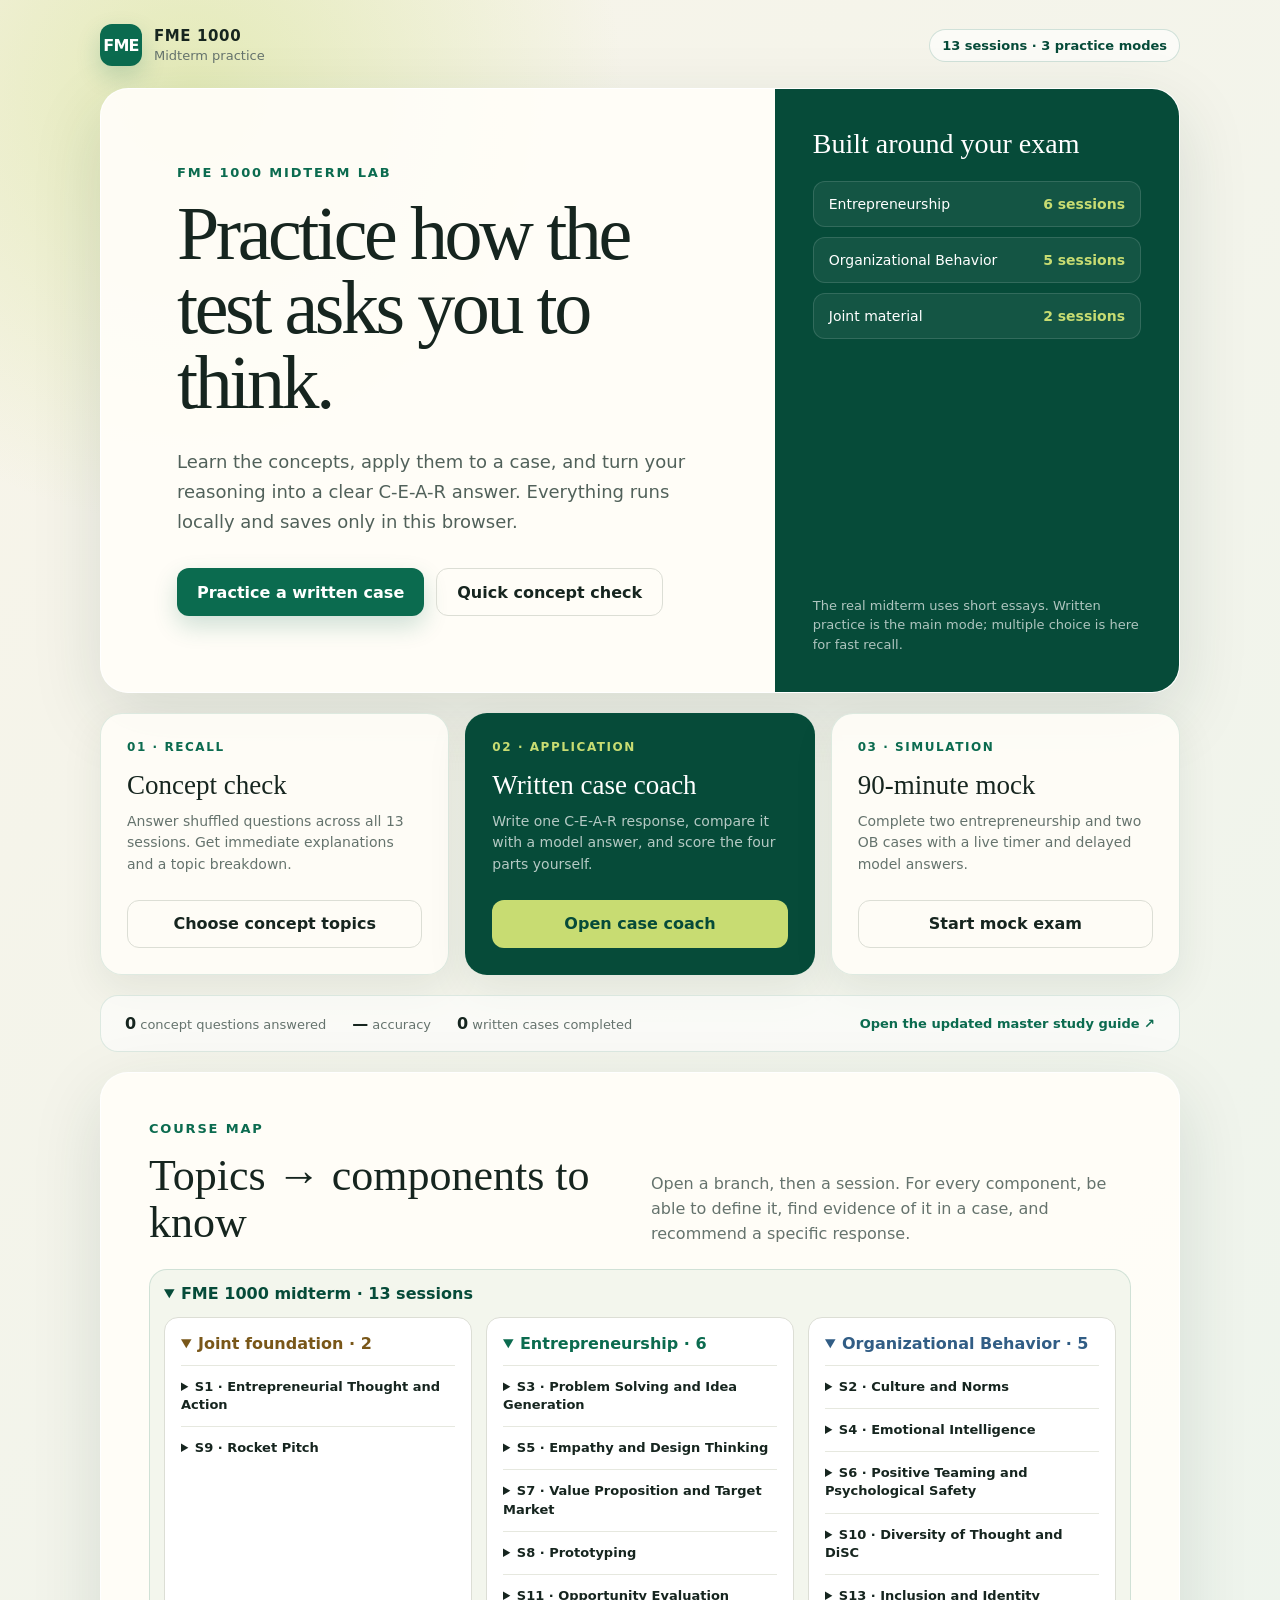
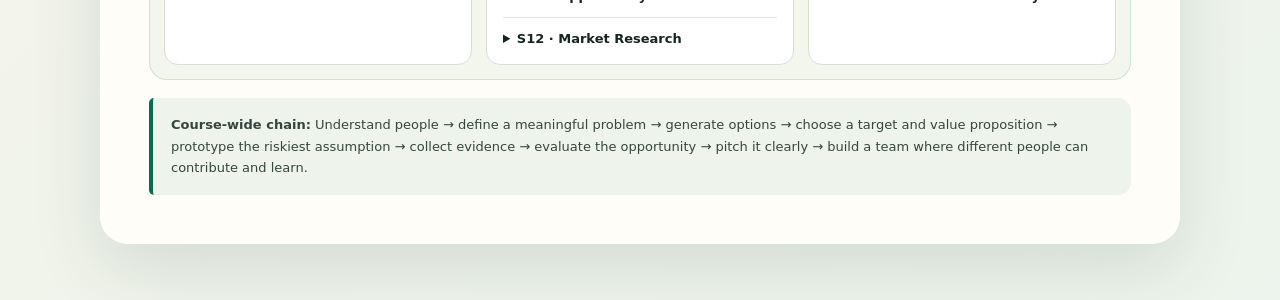
==== commit 1f84dda9: "Add interactive midterm topic tree" ====
--- a/index.html
+++ b/index.html
@@ -3,76 +3,21 @@
 <head>
   <meta charset="utf-8">
   <meta name="viewport" content="width=device-width, initial-scale=1">
-  <title>FME 1000 Midterm Lab</title>
-  <meta name="description" content="FME 1000 midterm practice: concept checks, written C-E-A-R case coaching, and a timed 90-minute mock exam.">
-  <link rel="preconnect" href="https://fonts.googleapis.com">
-  <link rel="preconnect" href="https://fonts.gstatic.com" crossorigin>
-  <link rel="stylesheet" href="https://fonts.googleapis.com/css2?family=Newsreader:opsz,wght@6..72,400;6..72,500;6..72,600&family=Public+Sans:wght@400;500;600;700;800&display=swap">
+  <title>FME 1000 Practice Test</title>
   <style>
-    /* Design plan: the exam is handwritten short essays, so the answer box is a bluebook page
-       (ruled blue lines, red margin). Everything else stays quiet: sage-tinted paper, one green,
-       Newsreader for headings, Public Sans for reading and UI, sentence-case labels. */
     :root {
       color-scheme: light;
-      --serif: Newsreader, "Iowan Old Style", Georgia, serif;
-      --sans: "Public Sans", ui-sans-serif, system-ui, -apple-system, "Segoe UI", sans-serif;
-      --rule: #c9d7ea;
-      --margin: #d9675d;
       --ink: #16251f;
-      --ink-soft: #3d4f46;
       --muted: #65736d;
-      --bg1: #f2f5f0;
-      --bg2: #f2f5f0;
-      --glow: transparent;
-      --card: #fcfdfb;
-      --panel: rgba(252, 253, 251, .96);
-      --panel-border: rgba(255, 255, 255, .9);
-      --surface: #ffffff;
-      --surface-alt: #f7f9f5;
-      --glass: rgba(255, 255, 255, .6);
+      --paper: #f7f4ec;
+      --card: #fffdf8;
       --green: #0b6b4f;
-      --green-hover: #064b39;
-      --green-ink: #064b39;
       --green-dark: #064b39;
-      --on-green: #ffffff;
       --lime: #c8dc72;
-      --on-lime: #064b39;
       --gold: #e3ae4b;
-      --gold-bg: #f2ead7;
-      --gold-ink: #795719;
       --red: #bd4b3f;
-      --right-bg: #e6f3e9;
-      --wrong-bg: #faeae7;
-      --tint: #eef3eb;
-      --track: #e9ebe3;
       --line: #dcded5;
-      --shadow: 0 1px 2px rgba(20, 40, 30, .05), 0 12px 32px rgba(20, 40, 30, .07);
-    }
-    @media (prefers-color-scheme: dark) {
-      :root:not([data-theme="light"]) {
-      color-scheme: dark;
-      --ink: #e6eee9; --ink-soft: #c3d1c9; --muted: #93a59b;
-      --bg1: #0e1613; --bg2: #0e1613; --glow: transparent;
-      --card: #14201b; --panel: rgba(20, 32, 27, .96); --panel-border: rgba(255, 255, 255, .06);
-      --surface: #19271f; --surface-alt: #16231d; --glass: rgba(255, 255, 255, .04);
-      --green: #4fbf92; --green-hover: #6fd0a8; --green-ink: #8fdcb8; --green-dark: #0b3a2d; --on-green: #06231a;
-      --gold-bg: #3a3120; --gold-ink: #e9c57a; --red: #e07a6d;
-      --rule: #26364a; --margin: #8a3a34;
-      --right-bg: #17362a; --wrong-bg: #3a1f1b; --tint: #1a2e26; --track: #26352e; --line: #2b3b34;
-      --shadow: 0 24px 70px rgba(0, 0, 0, .35);
-      }
-    }
-    :root[data-theme="dark"] {
-      color-scheme: dark;
-      --ink: #e6eee9; --ink-soft: #c3d1c9; --muted: #93a59b;
-      --bg1: #0e1613; --bg2: #0e1613; --glow: transparent;
-      --card: #14201b; --panel: rgba(20, 32, 27, .96); --panel-border: rgba(255, 255, 255, .06);
-      --surface: #19271f; --surface-alt: #16231d; --glass: rgba(255, 255, 255, .04);
-      --green: #4fbf92; --green-hover: #6fd0a8; --green-ink: #8fdcb8; --green-dark: #0b3a2d; --on-green: #06231a;
-      --gold-bg: #3a3120; --gold-ink: #e9c57a; --red: #e07a6d;
-      --rule: #26364a; --margin: #8a3a34;
-      --right-bg: #17362a; --wrong-bg: #3a1f1b; --tint: #1a2e26; --track: #26352e; --line: #2b3b34;
-      --shadow: 0 24px 70px rgba(0, 0, 0, .35);
+      --shadow: 0 24px 70px rgba(25, 54, 43, .13);
     }
 
     * { box-sizing: border-box; }
@@ -81,11 +26,10 @@
       margin: 0;
       min-height: 100vh;
       background:
-        radial-gradient(circle at 15% 5%, var(--glow), transparent 27rem),
-        linear-gradient(135deg, var(--bg1) 0%, var(--bg2) 100%);
-      background-color: var(--bg1);
+        radial-gradient(circle at 15% 5%, rgba(200, 220, 114, .42), transparent 27rem),
+        linear-gradient(135deg, #f8f4e9 0%, #edf4ed 100%);
       color: var(--ink);
-      font-family: var(--sans);
+      font-family: Inter, ui-sans-serif, system-ui, -apple-system, BlinkMacSystemFont, "Segoe UI", sans-serif;
     }
 
     button, input { font: inherit; }
@@ -99,7 +43,6 @@
 
     header {
       display: flex;
-      flex-wrap: wrap;
       align-items: center;
       justify-content: space-between;
       gap: 16px;
@@ -114,35 +57,28 @@
       height: 42px;
       border-radius: 12px;
       background: var(--green);
-      color: var(--on-green);
+      color: white;
       font-weight: 900;
       letter-spacing: -.05em;
-    }
-    .brand strong { display: block; font-size: 15px; }
+      box-shadow: 0 10px 25px rgba(11, 107, 79, .2);
+    }
+    .brand strong { display: block; font-size: 15px; letter-spacing: .04em; }
     .brand span { color: var(--muted); font-size: 13px; }
-
-    .site-nav { display: flex; flex-wrap: wrap; gap: 4px; }
-    .site-nav a { display: inline-flex; align-items: center; min-height: 40px; padding: 0 13px; border-radius: 999px; color: var(--ink-soft); font-size: 14px; font-weight: 700; text-decoration: none; }
-    .site-nav a:hover { background: var(--tint); color: var(--green-ink); }
-    .site-nav a[aria-current="page"] { background: var(--green); color: var(--on-green); }
-    .link-button { display: inline-flex; align-items: center; text-decoration: none; }
-    :focus-visible { outline: 3px solid var(--green); outline-offset: 2px; }
-    @media (prefers-reduced-motion: reduce) { * { transition: none !important; scroll-behavior: auto !important; } }
 
     .pill {
       padding: 8px 12px;
       border: 1px solid rgba(11, 107, 79, .18);
       border-radius: 999px;
-      background: var(--glass);
-      color: var(--green-ink);
+      background: rgba(255, 255, 255, .62);
+      color: var(--green-dark);
       font-size: 13px;
       font-weight: 700;
     }
 
     .panel {
       overflow: hidden;
-      background: var(--panel);
-      border: 1px solid var(--panel-border);
+      background: rgba(255, 253, 248, .94);
+      border: 1px solid rgba(255, 255, 255, .9);
       border-radius: 28px;
       box-shadow: var(--shadow);
     }
@@ -159,22 +95,22 @@
       color: var(--green);
       font-size: 13px;
       font-weight: 800;
-      letter-spacing: 0;
+      letter-spacing: .14em;
+      text-transform: uppercase;
     }
     h1 {
       max-width: 650px;
       margin: 0;
-      font-family: var(--serif);
+      font-family: Georgia, "Times New Roman", serif;
       font-size: clamp(42px, 7vw, 76px);
       font-weight: 500;
-      line-height: 1.02;
-      letter-spacing: -.02em;
-      text-wrap: balance;
+      line-height: .98;
+      letter-spacing: -.045em;
     }
     .lede {
       max-width: 590px;
       margin: 28px 0 32px;
-      color: var(--ink-soft);
+      color: #51615a;
       font-size: 18px;
       line-height: 1.65;
     }
@@ -186,8 +122,8 @@
       border-radius: 12px;
       font-weight: 800;
     }
-    .primary { border: 0; background: var(--green); color: var(--on-green); }
-    .primary:hover { background: var(--green-hover); transform: translateY(-1px); }
+    .primary { border: 0; background: var(--green); color: white; box-shadow: 0 10px 24px rgba(11,107,79,.2); }
+    .primary:hover { background: var(--green-dark); transform: translateY(-1px); }
     .primary:disabled { cursor: not-allowed; opacity: .42; transform: none; }
     .secondary { border: 1px solid var(--line); background: transparent; color: var(--ink); }
     .secondary:hover { border-color: var(--green); color: var(--green); }
@@ -200,7 +136,7 @@
       background: var(--green-dark);
       color: white;
     }
-    .hero-side h2 { margin: 0 0 20px; font: 500 28px/1.2 var(--serif); }
+    .hero-side h2 { margin: 0 0 20px; font: 500 28px/1.2 Georgia, serif; }
     .topic-list { display: grid; gap: 10px; }
     .topic {
       display: flex;
@@ -214,14 +150,6 @@
       font-size: 14px;
     }
     .topic b { color: var(--lime); }
-    .cear h3 { margin: 28px 0 12px; color: var(--lime); font: 500 20px/1.2 var(--serif); }
-    .cear ol { display: grid; gap: 10px; margin: 0; padding: 0; list-style: none; counter-reset: cear; }
-    .cear li { display: grid; grid-template-columns: 26px 1fr; gap: 2px 10px; color: rgba(255,255,255,.72); font-size: 13.5px; line-height: 1.45; counter-increment: cear; }
-    .cear li::before { content: counter(cear); grid-row: span 2; display: grid; place-items: center; width: 26px; height: 26px; border-radius: 8px; background: rgba(255,255,255,.1); color: var(--lime); font: 600 14px var(--serif); }
-    .cear li b { color: #ffffff; font-size: 14px; }
-    .text-link { display: inline-block; margin-top: 18px; color: var(--green-ink); font-size: 14px; font-weight: 750; text-decoration: none; border-bottom: 1px solid currentColor; }
-    .text-link:hover { color: var(--green); }
-    .guide-link { display: inline-block; margin-top: 8px; color: var(--green-ink); font-size: 13px; font-weight: 800; }
     .side-note { margin: 30px 0 0; color: rgba(255,255,255,.68); font-size: 13px; line-height: 1.5; }
 
     .quiz { display: none; }
@@ -230,14 +158,14 @@
     .meta { display: flex; align-items: center; justify-content: space-between; gap: 16px; }
     .meta strong { font-size: 14px; }
     .meta span { color: var(--muted); font-size: 13px; }
-    .progress { height: 8px; margin-top: 16px; overflow: hidden; border-radius: 999px; background: var(--track); }
+    .progress { height: 8px; margin-top: 16px; overflow: hidden; border-radius: 999px; background: #e7e9e1; }
     .progress div { height: 100%; width: 0; border-radius: inherit; background: linear-gradient(90deg, var(--green), #55a06f); transition: width .35s ease; }
 
     .question-wrap { padding: clamp(30px, 5vw, 60px); }
     .question-tags { display: flex; flex-wrap: wrap; gap: 8px; margin-bottom: 20px; }
-    .tag { padding: 6px 10px; border-radius: 999px; background: var(--tint); color: var(--green-ink); font-size: 12px; font-weight: 800; }
-    .tag.session { background: var(--gold-bg); color: var(--gold-ink); }
-    .question { max-width: 790px; margin: 0 0 30px; font: 500 clamp(25px, 3.5vw, 38px)/1.22 var(--serif); }
+    .tag { padding: 6px 10px; border-radius: 999px; background: #e8f0e8; color: var(--green-dark); font-size: 12px; font-weight: 800; }
+    .tag.session { background: #f2ead7; color: #795719; }
+    .question { max-width: 790px; margin: 0 0 30px; font: 500 clamp(25px, 3.5vw, 38px)/1.22 Georgia, serif; }
     .choices { display: grid; gap: 12px; }
     .choice {
       display: grid;
@@ -248,16 +176,16 @@
       padding: 16px 18px;
       border: 1px solid var(--line);
       border-radius: 15px;
-      background: var(--surface);
+      background: white;
       color: var(--ink);
       text-align: left;
       transition: border-color .18s ease, transform .18s ease, background .18s ease;
     }
     .choice:hover:not(:disabled) { border-color: var(--green); transform: translateX(3px); }
-    .choice .letter { display: grid; place-items: center; width: 32px; height: 32px; border-radius: 9px; background: var(--track); font-weight: 900; }
-    .choice.selected { border-color: var(--green); background: var(--tint); }
-    .choice.correct { border-color: var(--green); background: var(--right-bg); }
-    .choice.wrong { border-color: var(--red); background: var(--wrong-bg); }
+    .choice .letter { display: grid; place-items: center; width: 32px; height: 32px; border-radius: 9px; background: #f0f1eb; font-weight: 900; }
+    .choice.selected { border-color: var(--green); background: #eef6ef; }
+    .choice.correct { border-color: #3f8a5f; background: #e6f3e9; }
+    .choice.wrong { border-color: var(--red); background: #faeae7; }
     .choice:disabled { cursor: default; }
 
     .explanation {
@@ -266,12 +194,12 @@
       padding: 18px 20px;
       border-left: 4px solid var(--green);
       border-radius: 4px 12px 12px 4px;
-      background: var(--tint);
-      color: var(--ink-soft);
+      background: #eef3eb;
+      color: #34463e;
       line-height: 1.55;
     }
     .explanation.show { display: block; }
-    .explanation strong { color: var(--green-ink); }
+    .explanation strong { color: var(--green-dark); }
     .quiz-actions { display: flex; justify-content: space-between; gap: 14px; margin-top: 28px; }
 
     .results { display: none; padding: clamp(36px, 6vw, 70px); }
@@ -283,22 +211,22 @@
       height: 150px;
       margin-bottom: 28px;
       border-radius: 50%;
-      background: conic-gradient(var(--green) var(--score), var(--track) 0);
+      background: conic-gradient(var(--green) var(--score), #e4e6df 0);
       position: relative;
     }
     .score-ring::after { content: ""; position: absolute; inset: 11px; border-radius: 50%; background: var(--card); }
     .score-ring div { z-index: 1; text-align: center; }
-    .score-ring strong { display: block; font: 600 36px var(--serif); }
+    .score-ring strong { display: block; font: 600 36px Georgia, serif; }
     .score-ring span { color: var(--muted); font-size: 12px; font-weight: 700; }
-    .results h2 { margin: 0; font: 500 clamp(36px, 5vw, 58px)/1 var(--serif); }
+    .results h2 { margin: 0; font: 500 clamp(36px, 5vw, 58px)/1 Georgia, serif; }
     .results > p { max-width: 650px; color: var(--muted); font-size: 17px; line-height: 1.6; }
     .breakdown { display: grid; grid-template-columns: repeat(3, 1fr); gap: 12px; margin: 28px 0; }
-    .stat { padding: 18px; border: 1px solid var(--line); border-radius: 14px; background: var(--surface); }
-    .stat span { display: block; color: var(--muted); font-size: 13px; font-weight: 600; }
+    .stat { padding: 18px; border: 1px solid var(--line); border-radius: 14px; background: white; }
+    .stat span { display: block; color: var(--muted); font-size: 12px; font-weight: 800; text-transform: uppercase; letter-spacing: .08em; }
     .stat strong { display: block; margin-top: 5px; font-size: 25px; }
     .review { display: grid; gap: 12px; margin: 28px 0; }
-    .review-item { padding: 18px; border: 1px solid var(--line); border-radius: 14px; background: var(--surface); }
-    .review-item small { color: var(--red); font-size: 13px; font-weight: 700; }
+    .review-item { padding: 18px; border: 1px solid var(--line); border-radius: 14px; background: white; }
+    .review-item small { color: var(--red); font-weight: 800; }
     .review-item h3 { margin: 7px 0 9px; font-size: 16px; }
     .review-item p { margin: 0; color: var(--muted); font-size: 14px; line-height: 1.5; }
 
@@ -313,7 +241,7 @@
     }
     dialog::backdrop { background: rgba(10, 28, 22, .55); backdrop-filter: blur(5px); }
     .modal-body { padding: 34px; }
-    .modal-body h2 { margin: 0 0 10px; font: 500 34px var(--serif); }
+    .modal-body h2 { margin: 0 0 10px; font: 500 34px Georgia, serif; }
     .modal-body p { color: var(--muted); line-height: 1.55; }
     .settings { display: grid; gap: 12px; margin: 24px 0; }
     .setting {
@@ -338,16 +266,17 @@
       padding: 26px;
       border: 1px solid rgba(11, 107, 79, .13);
       border-radius: 22px;
-      background: var(--panel);
-    }
-    .mode-number { color: var(--green-ink); font-size: 13px; font-weight: 700; }
-    .mode-card h2 { margin: 16px 0 10px; font: 500 27px/1.12 var(--serif); }
+      background: rgba(255, 253, 248, .9);
+      box-shadow: 0 14px 42px rgba(25, 54, 43, .08);
+    }
+    .mode-number { color: var(--green); font-size: 12px; font-weight: 900; letter-spacing: .13em; text-transform: uppercase; }
+    .mode-card h2 { margin: 16px 0 10px; font: 500 27px/1.12 Georgia, serif; }
     .mode-card p { margin: 0 0 24px; color: var(--muted); font-size: 14px; line-height: 1.55; }
     .mode-card .primary, .mode-card .secondary { width: 100%; margin-top: auto; }
     .mode-card.featured { background: var(--green-dark); color: white; }
     .mode-card.featured .mode-number { color: var(--lime); }
     .mode-card.featured p { color: rgba(255,255,255,.7); }
-    .mode-card.featured .primary { background: var(--lime); color: var(--on-lime); box-shadow: none; }
+    .mode-card.featured .primary { background: var(--lime); color: var(--green-dark); box-shadow: none; }
     .mode-card.featured .primary:hover { background: #d5e687; }
     .stats-strip {
       display: flex;
@@ -357,13 +286,36 @@
       padding: 18px 24px;
       border: 1px solid rgba(11, 107, 79, .12);
       border-radius: 18px;
-      background: var(--glass);
+      background: rgba(255,255,255,.58);
       color: var(--muted);
       font-size: 13px;
     }
     .stats-strip strong { color: var(--ink); font-size: 16px; }
     .stats-strip a { margin-left: auto; color: var(--green); font-weight: 800; text-decoration: none; }
     .stats-strip a:hover { text-decoration: underline; }
+    .topic-tree { padding: clamp(28px, 5vw, 48px); }
+    .tree-head { display: flex; justify-content: space-between; align-items: end; gap: 20px; margin-bottom: 22px; }
+    .tree-head h2 { margin: 5px 0 0; font: 500 clamp(30px, 4vw, 44px)/1.08 Georgia, serif; }
+    .tree-head p:last-child { max-width: 480px; margin: 0; color: var(--muted); line-height: 1.55; }
+    .tree-root {
+      padding: 14px;
+      border: 1px solid rgba(11, 107, 79, .15);
+      border-radius: 18px;
+      background: #f3f6ed;
+    }
+    .tree-root > summary { color: var(--green-dark); font-size: 16px; font-weight: 900; }
+    .tree-branches { display: grid; grid-template-columns: repeat(3, minmax(0, 1fr)); gap: 14px; margin-top: 14px; }
+    .tree-branch { padding: 16px; border-radius: 14px; background: white; border: 1px solid var(--line); }
+    .tree-branch > summary { font-weight: 900; }
+    .tree-branch.joint > summary { color: #795719; }
+    .tree-branch.ent > summary { color: var(--green); }
+    .tree-branch.ob > summary { color: #315d85; }
+    details summary { cursor: pointer; }
+    .tree-session { margin-top: 12px; padding-top: 12px; border-top: 1px solid #e6e8df; }
+    .tree-session summary { font-size: 13px; font-weight: 850; line-height: 1.4; }
+    .tree-session ul { margin: 10px 0 2px; padding-left: 19px; color: var(--muted); font-size: 12.5px; line-height: 1.55; }
+    .tree-session li + li { margin-top: 5px; }
+    .course-chain { margin: 18px 0 0; padding: 16px 18px; border-left: 4px solid var(--green); border-radius: 5px 13px 13px 5px; background: #eef3eb; color: #34463e; font-size: 13px; line-height: 1.65; }
 
     .practice-page { display: none; }
     .practice-page.active { display: block; }
@@ -375,15 +327,15 @@
       padding: 22px 28px;
       border-bottom: 1px solid var(--line);
     }
-    .page-title { margin: 2px 0 0; font: 500 25px var(--serif); }
-    .page-kicker { margin: 0; color: var(--muted); font-size: 13px; font-weight: 600; }
+    .page-title { margin: 2px 0 0; font: 500 25px Georgia, serif; }
+    .page-kicker { margin: 0; color: var(--green); font-size: 11px; font-weight: 900; letter-spacing: .12em; text-transform: uppercase; }
     .workspace { display: grid; grid-template-columns: minmax(0, .92fr) minmax(0, 1.08fr); min-height: 620px; }
     .case-pane, .answer-pane { padding: clamp(26px, 4vw, 46px); }
-    .case-pane { border-right: 1px solid var(--line); background: var(--surface-alt); }
-    .case-title { margin: 18px 0 14px; font: 500 clamp(25px, 3vw, 34px)/1.22 var(--serif); }
-    .case-copy { color: var(--ink-soft); line-height: 1.72; }
-    .tip-box { margin-top: 26px; padding: 17px; border-radius: 14px; background: var(--tint); color: var(--ink-soft); font-size: 13px; line-height: 1.55; }
-    .tip-box strong { color: var(--green-ink); }
+    .case-pane { border-right: 1px solid var(--line); background: #fbf9f2; }
+    .case-title { margin: 18px 0 14px; font: 500 clamp(25px, 3vw, 34px)/1.22 Georgia, serif; }
+    .case-copy { color: #415148; line-height: 1.72; }
+    .tip-box { margin-top: 26px; padding: 17px; border-radius: 14px; background: #eaf2e8; color: #385045; font-size: 13px; line-height: 1.55; }
+    .tip-box strong { color: var(--green-dark); }
     .answer-pane label { display: block; margin-bottom: 10px; font-weight: 850; }
     textarea {
       width: 100%;
@@ -393,57 +345,45 @@
       border: 1px solid var(--line);
       border-radius: 15px;
       outline: none;
-      background: var(--surface);
+      background: white;
       color: var(--ink);
-      font: 16px/32px var(--sans);
-    }
-    textarea {
-      padding: 0 18px 0 56px;
-      background-color: var(--surface);
-      background-image:
-        linear-gradient(90deg, transparent 40px, var(--margin) 40px, var(--margin) 41px, transparent 41px),
-        repeating-linear-gradient(180deg, transparent 0 31px, var(--rule) 31px 32px);
-      background-position: 0 0, 0 12px;
-      background-attachment: local;
-      padding-top: 12px;
-      border-radius: 6px;
-    }
-    textarea::placeholder { color: var(--muted); opacity: .8; }
-    textarea:focus, textarea:focus-visible { outline: none; border-color: var(--green); box-shadow: 0 0 0 3px color-mix(in srgb, var(--green) 22%, transparent); }
+      font: 15px/1.65 Inter, ui-sans-serif, system-ui, sans-serif;
+    }
+    textarea:focus { border-color: var(--green); box-shadow: 0 0 0 4px rgba(11,107,79,.09); }
     .answer-meta { display: flex; justify-content: space-between; gap: 14px; margin-top: 8px; color: var(--muted); font-size: 12px; }
     .answer-actions { display: flex; justify-content: flex-end; flex-wrap: wrap; gap: 10px; margin-top: 18px; }
     .coach { display: none; margin-top: 24px; padding-top: 24px; border-top: 1px solid var(--line); }
     .coach.show { display: block; }
-    .coach h3 { margin: 0 0 14px; font: 500 24px var(--serif); }
+    .coach h3 { margin: 0 0 14px; font: 500 24px Georgia, serif; }
     .checklist { display: grid; grid-template-columns: repeat(2, 1fr); gap: 9px; margin-bottom: 18px; }
-    .check-item { padding: 12px; border: 1px solid var(--line); border-radius: 11px; background: var(--surface); font-size: 13px; line-height: 1.4; }
-    .check-item b { margin-right: 6px; color: var(--green-ink); font: 600 16px var(--serif); }
-    .model-answer { padding: 18px; border-radius: 14px; background: var(--tint); color: var(--ink-soft); line-height: 1.68; }
-    .model-answer strong { color: var(--green-ink); }
+    .check-item { padding: 12px; border: 1px solid var(--line); border-radius: 11px; background: white; font-size: 13px; line-height: 1.4; }
+    .check-item b { color: var(--green); }
+    .model-answer { padding: 18px; border-radius: 14px; background: #eef3eb; color: #34463e; line-height: 1.68; }
+    .model-answer strong { color: var(--green-dark); }
     .self-rate { display: flex; align-items: center; flex-wrap: wrap; gap: 8px; margin-top: 18px; }
     .self-rate > span { margin-right: 4px; color: var(--muted); font-size: 13px; font-weight: 750; }
-    .rate-button { width: 38px; height: 38px; border: 1px solid var(--line); border-radius: 10px; background: var(--surface); color: var(--ink); font-weight: 850; }
-    .rate-button:hover, .rate-button.active { border-color: var(--green); background: var(--green); color: var(--on-green); }
+    .rate-button { width: 38px; height: 38px; border: 1px solid var(--line); border-radius: 10px; background: white; color: var(--ink); font-weight: 850; }
+    .rate-button:hover, .rate-button.active { border-color: var(--green); background: var(--green); color: white; }
 
     .mock-body { padding: clamp(26px, 5vw, 54px); }
     .mock-intro { display: flex; justify-content: space-between; align-items: flex-start; gap: 24px; margin-bottom: 28px; }
-    .mock-intro h2 { margin: 0 0 10px; font: 500 clamp(28px, 4vw, 42px) var(--serif); }
+    .mock-intro h2 { margin: 0 0 10px; font: 500 clamp(28px, 4vw, 42px) Georgia, serif; }
     .mock-intro p { max-width: 700px; margin: 0; color: var(--muted); line-height: 1.6; }
     .timer { min-width: 122px; padding: 13px 16px; border-radius: 13px; background: var(--green-dark); color: white; text-align: center; }
-    .timer span { display: block; color: var(--lime); font-size: 12px; font-weight: 600; }
-    .timer strong { display: block; margin-top: 3px; font: 500 26px var(--serif); font-variant-numeric: tabular-nums; }
+    .timer span { display: block; color: var(--lime); font-size: 10px; font-weight: 900; letter-spacing: .12em; text-transform: uppercase; }
+    .timer strong { display: block; margin-top: 3px; font: 500 25px Georgia, serif; }
     .mock-list { display: grid; gap: 18px; }
-    .mock-card { padding: 24px; border: 1px solid var(--line); border-radius: 17px; background: var(--surface); }
-    .mock-card h3 { margin: 13px 0 16px; font: 500 22px/1.35 var(--serif); }
+    .mock-card { padding: 24px; border: 1px solid var(--line); border-radius: 17px; background: white; }
+    .mock-card h3 { margin: 13px 0 16px; font: 500 22px/1.35 Georgia, serif; }
     .mock-card textarea { min-height: 220px; }
     .mock-footer { display: flex; justify-content: space-between; align-items: center; gap: 16px; margin-top: 24px; }
     .save-status { color: var(--muted); font-size: 13px; }
     .mock-review { display: none; margin-top: 30px; padding-top: 28px; border-top: 1px solid var(--line); }
     .mock-review.show { display: block; }
-    .mock-review h2 { font: 500 32px var(--serif); }
-    .review-answer { margin-top: 14px; padding: 20px; border-left: 4px solid var(--green); border-radius: 5px 13px 13px 5px; background: var(--tint); line-height: 1.65; }
+    .mock-review h2 { font: 500 32px Georgia, serif; }
+    .review-answer { margin-top: 14px; padding: 20px; border-left: 4px solid var(--green); border-radius: 5px 13px 13px 5px; background: #eef3eb; line-height: 1.65; }
     .review-answer h3 { margin: 0 0 8px; font-size: 15px; }
-    .review-answer p { margin: 0; color: var(--ink-soft); }
+    .review-answer p { margin: 0; color: #405047; }
 
     .toast {
       position: fixed;
@@ -473,8 +413,8 @@
       .mock-intro, .mock-footer { flex-direction: column; }
       .timer { align-self: stretch; }
       .stats-strip a { width: 100%; margin-left: 0; }
-      .site-nav { flex-wrap: nowrap; overflow-x: auto; max-width: 100%; }
-      .site-nav a { white-space: nowrap; }
+      .tree-head { align-items: flex-start; flex-direction: column; }
+      .tree-branches { grid-template-columns: 1fr; }
     }
   </style>
 </head>
@@ -485,24 +425,19 @@
         <div class="mark">FME</div>
         <div><strong>FME 1000</strong><span>Midterm practice</span></div>
       </div>
-      <nav class="site-nav" aria-label="Site">
-        <a href="./index.html" aria-current="page">Practice</a>
-        <a href="./guide.html">Study guide</a>
-        <a href="./guide.html#flashcards">Flashcards</a>
-        <a href="./FME1000_Midterm_Master_Study_Guide.pdf" target="_blank" rel="noopener">PDF</a>
-      </nav>
+      <div class="pill" id="header-status">13 sessions · 3 practice modes</div>
     </header>
 
     <div class="home-screen" id="home-screen">
     <section class="panel hero" id="welcome">
       <div class="hero-copy">
+        <p class="eyebrow">FME 1000 midterm lab</p>
         <h1>Practice how the test asks you to think.</h1>
         <p class="lede">Learn the concepts, apply them to a case, and turn your reasoning into a clear C-E-A-R answer. Everything runs locally and saves only in this browser.</p>
         <div class="actions">
           <button class="primary" id="written-start">Practice a written case</button>
           <button class="secondary" id="quick-start">Quick concept check</button>
         </div>
-        <a class="text-link" href="./guide.html">New to a topic? Read the study guide first.</a>
       </div>
       <aside class="hero-side">
         <div>
@@ -513,34 +448,25 @@
             <div class="topic"><span>Joint material</span><b>2 sessions</b></div>
           </div>
         </div>
-        <div class="cear">
-          <h3>Every answer: C-E-A-R</h3>
-          <ol>
-            <li><b>Concept</b> Name and define the course idea.</li>
-            <li><b>Evidence</b> Point to a fact from the case.</li>
-            <li><b>Analysis</b> Explain why that fact matters.</li>
-            <li><b>Response</b> Recommend an action and its result.</li>
-          </ol>
-        </div>
-        <p class="side-note">60 concept questions, 14 written cases, and 61 flashcards cover every session. The real midterm uses short essays. Written practice is the main mode; multiple choice is here for fast recall.</p>
+        <p class="side-note">The real midterm uses short essays. Written practice is the main mode; multiple choice is here for fast recall.</p>
       </aside>
     </section>
 
     <section class="mode-grid" aria-label="Practice modes">
       <article class="mode-card">
-        <span class="mode-number">Step 1: recall</span>
+        <span class="mode-number">01 · Recall</span>
         <h2>Concept check</h2>
         <p>Answer shuffled questions across all 13 sessions. Get immediate explanations and a topic breakdown.</p>
         <button class="secondary" id="open-test">Choose concept topics</button>
       </article>
       <article class="mode-card featured">
-        <span class="mode-number">Step 2: apply</span>
+        <span class="mode-number">02 · Application</span>
         <h2>Written case coach</h2>
         <p>Write one C-E-A-R response, compare it with a model answer, and score the four parts yourself.</p>
         <button class="primary" id="written-card-start">Open case coach</button>
       </article>
       <article class="mode-card">
-        <span class="mode-number">Step 3: simulate</span>
+        <span class="mode-number">03 · Simulation</span>
         <h2>90-minute mock</h2>
         <p>Complete two entrepreneurship and two OB cases with a live timer and delayed model answers.</p>
         <button class="secondary" id="mock-start">Start mock exam</button>
@@ -551,8 +477,43 @@
       <span><strong id="stat-questions">0</strong> concept questions answered</span>
       <span><strong id="stat-accuracy">—</strong> accuracy</span>
       <span><strong id="stat-cases">0</strong> written cases completed</span>
-      <a href="./guide.html">Open the study guide</a>
+      <a href="./FME1000_Midterm_Master_Study_Guide.pdf" target="_blank" rel="noopener">Open the updated master study guide ↗</a>
     </div>
+
+    <section class="panel topic-tree" aria-labelledby="tree-title">
+      <div class="tree-head">
+        <div><p class="eyebrow">Course map</p><h2 id="tree-title">Topics → components to know</h2></div>
+        <p>Open a branch, then a session. For every component, be able to define it, find evidence of it in a case, and recommend a specific response.</p>
+      </div>
+      <details class="tree-root" open>
+        <summary>FME 1000 midterm · 13 sessions</summary>
+        <div class="tree-branches">
+          <details class="tree-branch joint" open>
+            <summary>Joint foundation · 2</summary>
+            <details class="tree-session"><summary>S1 · Entrepreneurial Thought and Action</summary><ul><li>Prediction logic for a knowable future</li><li>Creation logic under uncertainty</li><li>Means at hand and affordable loss</li><li>Act → learn → adjust</li></ul></details>
+            <details class="tree-session"><summary>S9 · Rocket Pitch</summary><ul><li>Customer → problem → solution</li><li>Benefit, difference, and reason to believe</li><li>Concise delivery and clear team handoffs</li><li>Apply feedback to the argument</li></ul></details>
+          </details>
+          <details class="tree-branch ent" open>
+            <summary>Entrepreneurship · 6</summary>
+            <details class="tree-session"><summary>S3 · Problem Solving and Idea Generation</summary><ul><li>Idea versus opportunity</li><li>Customer problem and current workaround</li><li>“How might we?” framing</li><li>Diverge before converging</li><li>Brainstorming rules and human judgment of AI output</li></ul></details>
+            <details class="tree-session"><summary>S5 · Empathy and Design Thinking</summary><ul><li>Empathy and observation</li><li>Neutral discovery interviews about past behavior</li><li>Needs, frustrations, actions, and workarounds</li><li>Empathize → define → ideate → prototype → test</li></ul></details>
+            <details class="tree-session"><summary>S7 · Value Proposition and Target Market</summary><ul><li>Customer, consumer, payer, and decision-maker</li><li>Segments, first target market, and evidence-based persona</li><li>Resonate, differentiate, and substantiate</li><li>Create, deliver, and capture value</li></ul></details>
+            <details class="tree-session"><summary>S8 · Prototyping</summary><ul><li>Riskiest assumption</li><li>Smallest credible learning test</li><li>Observable customer behavior</li><li>Feedback, iteration, and MVP</li></ul></details>
+            <details class="tree-session"><summary>S11 · Opportunity Evaluation</summary><ul><li>Desirability: do customers care and act?</li><li>Feasibility: can the team deliver?</li><li>Viability: can the model sustain itself?</li><li>Alternatives, resources, risks, and impact</li></ul></details>
+            <details class="tree-session"><summary>S12 · Market Research</summary><ul><li>Primary versus secondary research</li><li>Qualitative versus quantitative evidence</li><li>Methods, sampling, and unbiased questions</li><li>Patterns, interpretation, and disconfirming evidence</li><li>Product, price, place, promotion, and revenue</li></ul></details>
+          </details>
+          <details class="tree-branch ob" open>
+            <summary>Organizational Behavior · 5</summary>
+            <details class="tree-session"><summary>S2 · Culture and Norms</summary><ul><li>Shared values, assumptions, and behavior</li><li>Formal rules versus informal norms</li><li>Visible artifacts versus invisible beliefs</li><li>Team charters and consistent reinforcement</li></ul></details>
+            <details class="tree-session"><summary>S4 · Emotional Intelligence</summary><ul><li>Self-awareness and self-management</li><li>Social awareness and relationship management</li><li>Triggers: respond instead of react</li><li>Trust: authenticity + logic + empathy</li></ul></details>
+            <details class="tree-session"><summary>S6 · Positive Teaming and Psychological Safety</summary><ul><li>Performance, learning, and well-being</li><li>Safety for questions, dissent, and mistakes</li><li>Constructive conflict and productive failure</li><li>Process gains and losses</li><li>Team design, launch, and process management</li></ul></details>
+            <details class="tree-session"><summary>S10 · Diversity of Thought and DiSC</summary><ul><li>D: results and speed</li><li>I: energy and persuasion</li><li>S: patience and support</li><li>C: evidence and quality</li><li>Flex communication; do not stereotype</li></ul></details>
+            <details class="tree-session"><summary>S13 · Inclusion and Identity</summary><ul><li>Personal and social identity</li><li>Visible and invisible differences</li><li>Diversity, inclusion, and belonging</li><li>Bias, assumptions, and faultlines</li><li>Inclusive airtime, roles, and decisions</li></ul></details>
+          </details>
+        </div>
+      </details>
+      <p class="course-chain"><strong>Course-wide chain:</strong> Understand people → define a meaningful problem → generate options → choose a target and value proposition → prototype the riskiest assumption → collect evidence → evaluate the opportunity → pitch it clearly → build a team where different people can contribute and learn.</p>
+    </section>
     </div>
 
     <section class="panel quiz" id="quiz" aria-live="polite">
@@ -643,7 +604,7 @@
     <form method="dialog" class="modal-body">
       <p class="eyebrow">Set up your test</p>
       <h2>Choose what to practice</h2>
-      <p>Select one or more course areas. The full test uses every question in the areas you pick (60 across all sessions). The quick version picks 10 at random.</p>
+      <p>Select one or more course areas. The full test uses all 20 questions; the quick version randomly selects 10.</p>
       <div class="settings">
         <div class="setting"><div><label for="ent">Entrepreneurship</label><br><span>Sessions 3, 5, 7, 8, 11, 12</span></div><input id="ent" type="checkbox" value="ENT" checked></div>
         <div class="setting"><div><label for="ob">Organizational Behavior</label><br><span>Sessions 2, 4, 6, 10, 13</span></div><input id="ob" type="checkbox" value="OB" checked></div>
@@ -677,47 +638,7 @@
       { category: 'ENT', session: 11, q: 'Which evidence would most strengthen an opportunity evaluation?', choices: ['The founders say they love the idea', 'Several target customers repeatedly use and pay for an early solution', 'The product has many possible features', 'The team created an attractive logo'], answer: 1, why: 'Observed customer behavior and willingness to pay are stronger evidence than internal enthusiasm or surface-level branding.' },
       { category: 'ENT', session: 12, q: 'Which research method is best for exploring why students avoid a campus service?', choices: ['A focus group with open-ended follow-up questions', 'A financial statement', 'A DiSC assessment', 'A trademark search'], answer: 0, why: 'Qualitative methods such as focus groups help uncover motivations, language, and experiences behind behavior.' },
       { category: 'ENT', session: 12, q: 'What is wrong with asking, “Don’t you agree our app would make networking easier?”', choices: ['It is too quantitative', 'It is a leading question that encourages agreement', 'It does not mention the price', 'It asks about past behavior'], answer: 1, why: 'The wording signals the desired answer, which can bias the research and make the evidence less reliable.' },
-      { category: 'OB', session: 13, q: 'A team asks each member for input, but repeatedly ignores ideas from its newest member. What is missing?', choices: ['Diversity alone', 'Inclusion', 'Market viability', 'Creation logic'], answer: 1, why: 'Diversity concerns who is present; inclusion concerns whether people are respected, heard, and able to influence the work.' },
-      { category: 'Joint', session: 1, q: 'Which pair correctly contrasts prediction logic with creation (effectual) logic?', choices: ['Prediction limits acceptable loss; creation maximizes expected return', 'Prediction plans before acting; creation acts in small steps and learns', 'Prediction starts with what is at hand; creation starts with a fixed goal', 'Prediction treats failure as information; creation avoids failure'], answer: 1, why: 'Prediction logic plans first and focuses on expected return. Creation logic starts with available means, limits acceptable loss, and adapts as it learns.' },
-      { category: 'Joint', session: 1, q: 'In the CreAction sequence, what comes right after “take a small action you can afford to lose”?', choices: ['Raise outside funding', 'Observe the good, bad, and unexpected results', 'Write the full business plan', 'Hire a specialist'], answer: 1, why: 'The sequence is: start with who you are, what you know, whom you know; act small; observe results; bring in help; adjust the next action.' },
-      { category: 'Joint', session: 1, q: 'Which statement about CreAction is accurate?', choices: ['It means acting randomly without planning', 'It matches the size of the commitment to the quality of the evidence', 'It requires funding before the first step', 'It works only when the future is predictable'], answer: 1, why: 'CreAction is not random or anti-planning. It scales commitment to the evidence available.' },
-      { category: 'OB', session: 2, q: 'The charter says “respond to messages within 24 hours,” but the team actually rewards the member who replies at midnight. Which is more likely to guide behavior?', choices: ['The written rule', 'The informal norm the group reinforces', 'The charter title', 'Nothing; behavior is random'], answer: 1, why: 'When rules and norms conflict, people usually follow the behavior the group actually rewards.' },
-      { category: 'OB', session: 2, q: 'Which item belongs to the invisible part of culture?', choices: ['Meeting schedule', 'Dress code', 'Assumptions about who may challenge the leader', 'Workspace layout'], answer: 2, why: 'Visible culture covers schedules, dress, language, rituals, and spaces. Invisible culture covers assumptions about status, conflict, trust, risk, and influence.' },
-      { category: 'OB', session: 2, q: 'What makes a team charter useful rather than decorative?', choices: ['It states high ideals in general language', 'It turns aspirations into specific behavior, roles, decision methods, and a way to revise', 'It is signed by every member', 'It is written by the instructor'], answer: 1, why: 'A useful charter clarifies purpose, roles, decisions, meetings, communication, conflict, accountability, and how the team will revise its own process.' },
-      { category: 'ENT', session: 3, q: 'Which of these is part of the attractive-durable-timely-value-creating test for an opportunity?', choices: ['Durable: the need and advantage can last', 'Loud: the founder talks about it often', 'Large: the category spends a lot', 'Familiar: friends have heard of it'], answer: 0, why: 'A promising opportunity is attractive, durable, timely, and value-creating. Category spending alone does not prove a specific segment has the pain.' },
-      { category: 'ENT', session: 3, q: 'Which brainstorming step comes only after many options exist?', choices: ['Silent individual ideation', 'A “How might we?” question', 'Evaluating desirability, feasibility, and viability', 'A creative warm-up'], answer: 2, why: 'Evaluation is deferred until many ideas have been generated, clustered, and combined.' },
-      { category: 'ENT', session: 3, q: 'What is the appropriate role of AI in idea generation?', choices: ['Proving the idea is desirable', 'Generating variations and perspectives while humans verify and judge', 'Replacing customer interviews', 'Deciding which idea to launch'], answer: 1, why: 'AI can widen the option set, but it cannot establish that an idea is true, desirable, or practical. People supply context and test with customers.' },
-      { category: 'OB', session: 4, q: 'Which is the best description of “responding rather than reacting”?', choices: ['Suppressing every emotion', 'Creating a pause between the trigger and the action', 'Acting immediately to show honesty', 'Avoiding the conflict entirely'], answer: 1, why: 'The emotion may be valid, but the pause lets you check facts and choose a useful response.' },
-      { category: 'OB', session: 4, q: 'A caring, sincere leader recommends spending a large sum with no supporting evidence. Which part of the trust model is weakest?', choices: ['Authenticity', 'Logic', 'Empathy', 'None; the leader is sincere'], answer: 1, why: 'Trust = authenticity + logic + empathy. Sincerity and care do not make up for weak reasoning.' },
-      { category: 'OB', session: 4, q: 'Which emotional-intelligence ability involves noticing other people’s emotions and perspectives?', choices: ['Self-awareness', 'Self-management', 'Social awareness', 'Relationship management'], answer: 2, why: 'Social awareness is noticing others’ emotions, perspectives, and needs. Relationship management uses that understanding to communicate and resolve conflict.' },
-      { category: 'ENT', session: 5, q: 'How does empathy differ from sympathy in design thinking?', choices: ['Empathy means feeling sorry for someone', 'Empathy means understanding someone’s circumstances and needs well enough to see the problem from their view', 'They are the same', 'Empathy means fixing the problem immediately'], answer: 1, why: 'Empathy is understanding another person’s perspective. It is different from sympathy and from rushing to fix things.' },
-      { category: 'ENT', session: 5, q: 'What is the correct order of the design-thinking process?', choices: ['Prototype, empathize, define, ideate, test', 'Empathize, define, ideate, prototype, test and iterate', 'Ideate, prototype, define, empathize, test', 'Define, test, empathize, ideate, prototype'], answer: 1, why: 'Design thinking runs empathize, define, ideate, prototype, then test and iterate.' },
-      { category: 'ENT', session: 5, q: 'Which is the best interviewee choice for a discovery interview?', choices: ['A close friend who will be supportive', 'A family member who knows your idea', 'A person from the target group who has recently faced the problem', 'Anyone who agrees to talk'], answer: 2, why: 'Interview people outside close friends and family, ideally from the target segment, and ask about real past behavior.' },
-      { category: 'OB', session: 6, q: 'Which are the three outcomes of team effectiveness?', choices: ['Performance, learning and adaptability, member well-being and growth', 'Grade, speed, and cost', 'Profit, size, and reputation', 'Harmony, agreement, and loyalty'], answer: 0, why: 'A team that earns a high grade but burns out its members and learns nothing is not fully effective.' },
-      { category: 'OB', session: 6, q: 'Which of these is a mistake rather than a failure?', choices: ['A carefully designed experiment that disproves a hypothesis', 'Repeating a known error that the team already documented', 'A pilot launched under real uncertainty', 'A new method that tests worse than the old one'], answer: 1, why: 'A mistake ignores known information, violates an established process, or repeats a known error. A failure comes from a thoughtful test of genuine uncertainty.' },
-      { category: 'OB', session: 6, q: 'Which is the best response when a member reports bad news?', choices: ['Ask who is at fault', 'Respond with curiosity before evaluation and thank them for raising it', 'Move on quickly', 'Reassign the member'], answer: 1, why: 'Responding with curiosity and thanks protects psychological safety, so future bad news still surfaces.' },
-      { category: 'OB', session: 6, q: 'Which of these is task conflict?', choices: ['Two members argue about whether the evidence supports the pricing choice', 'One member mocks another’s background', 'A subgroup refuses to speak to another', 'A member is excluded from the chat'], answer: 0, why: 'Task conflict debates evidence, assumptions, and choices. Relationship or status conflict attacks people.' },
-      { category: 'ENT', session: 7, q: 'Which best defines a customer persona?', choices: ['A fictional ideal customer grounded in patterns from real research', 'The founder’s favorite user', 'A celebrity endorser', 'A demographic table'], answer: 0, why: 'A persona should come from interviews, observation, and behavior and should explain pains, goals, constraints, and buying criteria.' },
-      { category: 'ENT', session: 7, q: 'Which are the three jobs of a strong value proposition?', choices: ['Resonate, differentiate, substantiate', 'Inform, entertain, persuade', 'Plan, build, launch', 'Price, place, promote'], answer: 0, why: 'It must address an important need, offer a meaningful advantage, and give a reason to believe the promise.' },
-      { category: 'ENT', session: 7, q: 'Which phrase converts a feature into a benefit?', choices: ['“It was built with…”', '“Which means that…”', '“Compared to nothing…”', '“As seen on…”'], answer: 1, why: 'Add “which means that…” after a feature until the statement reaches a result the customer values.' },
-      { category: 'ENT', session: 8, q: 'What should a team do first when planning a prototype?', choices: ['Pick a design tool', 'Name the riskiest assumption', 'Fix the launch date', 'Build all features'], answer: 1, why: 'The sequence: name the riskiest assumption, decide the observable result, build the smallest test, watch customers, and record evidence.' },
-      { category: 'ENT', session: 8, q: 'What does “minimum” mean in minimum viable product?', choices: ['Sloppy and incomplete', 'The smallest usable version that is still credible enough to test the assumption', 'The cheapest possible version regardless of quality', 'A version with no users'], answer: 1, why: 'Minimum does not mean careless. The MVP must still be credible enough to test what the team wants to learn.' },
-      { category: 'ENT', session: 8, q: 'Kayden manually builds a recommendation and supply list for a few knitters and delivers it himself. What kind of test is this?', choices: ['A concierge test', 'A focus group', 'A market-size estimate', 'A persona'], answer: 0, why: 'In a concierge test, the founder performs the future service by hand to learn whether customers value it.' },
-      { category: 'Joint', session: 9, q: 'Which is the three-part value-proposition test used in the Rocket Pitch?', choices: ['Overt benefit, dramatic difference, real reason to believe', 'Price, place, promotion', 'Feasible, viable, desirable', 'Empathize, define, ideate'], answer: 0, why: 'The pitch should show why the customer should care, why this beats current alternatives, and why the promise is credible.' },
-      { category: 'Joint', session: 9, q: 'How should a team divide the Rocket Pitch?', choices: ['By equal sentence counts', 'By idea, with clear handoffs so it sounds like one argument', 'Each person pitches a separate product', 'One person speaks while others stay quiet'], answer: 1, why: 'Dividing by idea and rehearsing handoffs keeps the argument coherent.' },
-      { category: 'Joint', session: 9, q: 'Which is the best way to end a Rocket Pitch?', choices: ['A list of all features', 'The next action, test, or request', 'An apology for what is missing', 'A joke'], answer: 1, why: 'A good pitch order ends with the next action, test, or request.' },
-      { category: 'OB', session: 10, q: 'Which DiSC style is best matched with “bring evidence, structure, and thinking time”?', choices: ['D', 'I', 'S', 'C'], answer: 3, why: 'Conscientious/Analytical teammates value accuracy and structure and may need evidence and time to think.' },
-      { category: 'OB', session: 10, q: 'What does “flexing” a style mean?', choices: ['Changing your personality permanently', 'Adapting communication to help the team work', 'Ignoring the profile', 'Choosing the best style'], answer: 1, why: 'Flexing is adapting communication, for example a D pausing to invite input or an I documenting commitments.' },
-      { category: 'OB', session: 10, q: 'What is the right way to use a DiSC profile with a teammate?', choices: ['As a prompt for conversation, since the individual is the best judge of fit', 'To predict everything about them', 'To decide who is more capable', 'To assign permanent roles'], answer: 0, why: 'Profiles describe tendencies and should not become stereotypes or measures of ability or worth.' },
-      { category: 'ENT', session: 11, q: 'A product is desirable and viable but the team lacks the skills or supplier to deliver it. Which lens fails?', choices: ['Desirability', 'Feasibility', 'Viability', 'None'], answer: 1, why: 'Feasibility asks whether this team can create and deliver the offer given skills, technology, suppliers, time, and operations.' },
-      { category: 'ENT', session: 11, q: 'Why can growth make an unviable offer worse?', choices: ['More customers always lower costs', 'Each additional sale increases the loss when unit economics are negative', 'Growth changes the persona', 'Growth removes competition'], answer: 1, why: 'If every order loses money, scaling multiplies the loss. Test price and cost before growing.' },
-      { category: 'ENT', session: 11, q: 'Which of these should be compared when estimating competition for Knittr?', choices: ['Only direct app competitors', 'Direct competitors, indirect alternatives, and the customer’s current workaround, including doing nothing', 'Only large retailers', 'Only companies with AI'], answer: 1, why: 'Alternatives include yarn stores, pattern sites, social media, Ravelry, Etsy, friends’ advice, and doing nothing.' },
-      { category: 'ENT', session: 12, q: 'When should a team start with qualitative research?', choices: ['When it already knows the exact market size', 'When it does not yet understand the problem well enough to form useful hypotheses', 'When it needs a statistically exact answer', 'Never'], answer: 1, why: 'Qualitative work explores how and why. Quantitative work later measures how many, how often, or how much.' },
-      { category: 'ENT', session: 12, q: 'Which is primary quantitative research?', choices: ['A published market report', 'A survey the team designs and runs for its own decision', 'An archived company account', 'A focus group'], answer: 1, why: 'Primary data is collected for this decision; quantitative data measures counts, frequency, or amount.' },
-      { category: 'ENT', session: 12, q: 'What do the 4Ps stand for?', choices: ['Product, price, place, promotion', 'People, process, plan, profit', 'Problem, prototype, pitch, persona', 'Pain, passion, purpose, payoff'], answer: 0, why: 'Product is the offer, price is what the customer pays, place is the channel, and promotion is how the target customer becomes aware.' },
-      { category: 'OB', session: 13, q: 'Which pair correctly matches the terms with the questions they ask?', choices: ['Diversity: who is present? Inclusion: whose voice influences the work? Belonging: who feels accepted?', 'Diversity: who has influence? Inclusion: who is present? Belonging: who is paid?', 'Diversity and inclusion mean the same thing', 'Belonging: who wins arguments?'], answer: 0, why: 'A team can be diverse without being inclusive, and inclusive without every member feeling they belong.' },
-      { category: 'OB', session: 13, q: 'What is a faultline?', choices: ['A stable division of a team into subgroups, such as veterans and newcomers', 'A single disagreement', 'A project deadline', 'A personal flaw'], answer: 0, why: 'Faultlines keep information inside subgroups. Shared goals, cross-subgroup tasks, and transparent decisions can reduce them.' },
-      { category: 'OB', session: 13, q: 'Which action best reflects inclusive leadership in a meeting?', choices: ['Let the most senior member speak first', 'Ask for views before senior members anchor the discussion and explain how input affected the decision', 'Require members to explain their identity group’s view', 'Avoid discussing disagreements'], answer: 1, why: 'Inclusive leaders distribute airtime, collect input early, use clear criteria, and avoid forcing people to disclose identities or represent a group.' },
+      { category: 'OB', session: 13, q: 'A team asks each member for input, but repeatedly ignores ideas from its newest member. What is missing?', choices: ['Diversity alone', 'Inclusion', 'Market viability', 'Creation logic'], answer: 1, why: 'Diversity concerns who is present; inclusion concerns whether people are respected, heard, and able to influence the work.' }
     ];
 
     const writtenCases = [
@@ -863,20 +784,11 @@
       $('test-modal').showModal();
     }
 
-    function areaName(category) {
-      return category === 'ENT' ? 'Entrepreneurship' : category === 'OB' ? 'Organizational Behavior' : 'Joint';
-    }
-
-    function shuffleChoices(item) {
-      const order = shuffle(item.choices.map((_, index) => index));
-      return { ...item, choices: order.map(index => item.choices[index]), answer: order.indexOf(item.answer) };
-    }
-
     function beginTest() {
       const categories = ['ent', 'ob', 'joint'].filter(id => $(id).checked).map(id => $(id).value);
       if (!categories.length) return;
       const pool = questions.filter(item => categories.includes(item.category));
-      state.items = shuffle(pool).slice(0, quickMode ? Math.min(10, pool.length) : pool.length).map(shuffleChoices);
+      state.items = shuffle(pool).slice(0, quickMode ? Math.min(10, pool.length) : pool.length);
       state.index = 0;
       state.selected = null;
       state.checked = false;
@@ -932,7 +844,7 @@
           if (i === item.answer) button.classList.add('correct');
           if (i === state.selected && !correct) button.classList.add('wrong');
         });
-        $('explanation').innerHTML = `<strong>${correct ? 'Correct.' : 'Not quite.'}</strong> ${item.why}<br><a class="guide-link" href="./guide.html#session-${item.session}" target="_blank" rel="noopener">Review session ${item.session} in the study guide</a>`;
+        $('explanation').innerHTML = `<strong>${correct ? 'Correct.' : 'Not quite.'}</strong> ${item.why}`;
         $('explanation').classList.add('show');
         $('next-question').textContent = state.index === state.items.length - 1 ? 'See results' : 'Next question';
         $('score-label').textContent = `${state.answers.filter(answer => answer.correct).length} correct`;
@@ -968,7 +880,7 @@
 
       const missed = state.answers.filter(answer => !answer.correct);
       $('review-section').style.display = missed.length ? 'block' : 'none';
-      $('review').innerHTML = missed.map(answer => `<article class="review-item"><small>Session ${answer.item.session}, ${areaName(answer.item.category)}</small><h3>${answer.item.q}</h3><p><b>Correct answer:</b> ${answer.item.choices[answer.item.answer]}<br>${answer.item.why}<br><a class="guide-link" href="./guide.html#session-${answer.item.session}">Review session ${answer.item.session}</a></p></article>`).join('');
+      $('review').innerHTML = missed.map(answer => `<article class="review-item"><small>SESSION ${answer.item.session} · ${answer.item.category}</small><h3>${answer.item.q}</h3><p><b>Correct answer:</b> ${answer.item.choices[answer.item.answer]}<br>${answer.item.why}</p></article>`).join('');
     }
 
     function goHome() {
@@ -1002,7 +914,7 @@
       $('written-prompt').textContent = item.prompt;
       $('written-answer').value = localStorage.getItem(`fme-draft-${item.title}`) || '';
       $('written-words').textContent = `${wordCount($('written-answer').value)} words`;
-      $('written-checklist').innerHTML = item.checks.map((check, index) => `<div class="check-item"><b>${'CEAR'[index]}</b> ${check}</div>`).join('');
+      $('written-checklist').innerHTML = item.checks.map((check, index) => `<div class="check-item"><b>${'CEAR'[index]}</b> · ${check}</div>`).join('');
       $('written-model').innerHTML = `<strong>Model answer</strong><br>${item.model}`;
       $('written-coach').classList.remove('show');
       [...document.querySelectorAll('.rate-button')].forEach(button => button.classList.remove('active'));
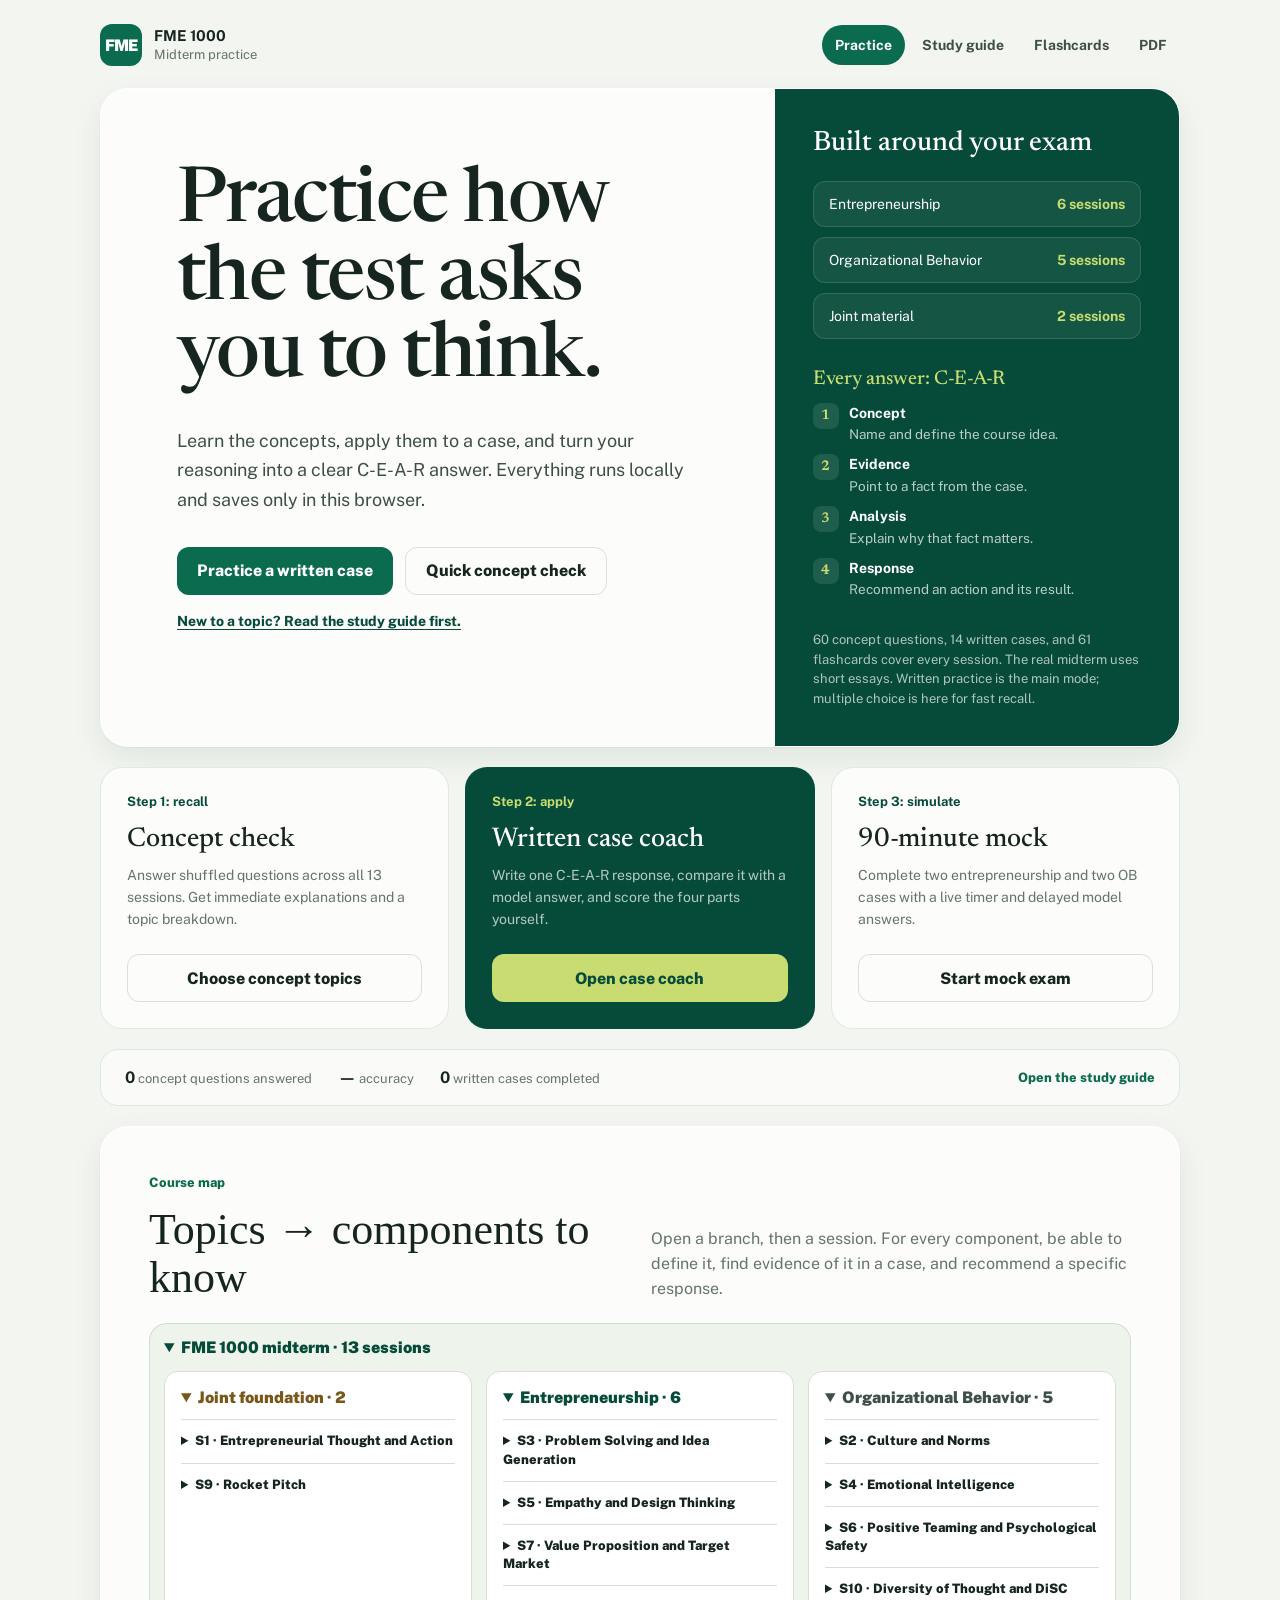
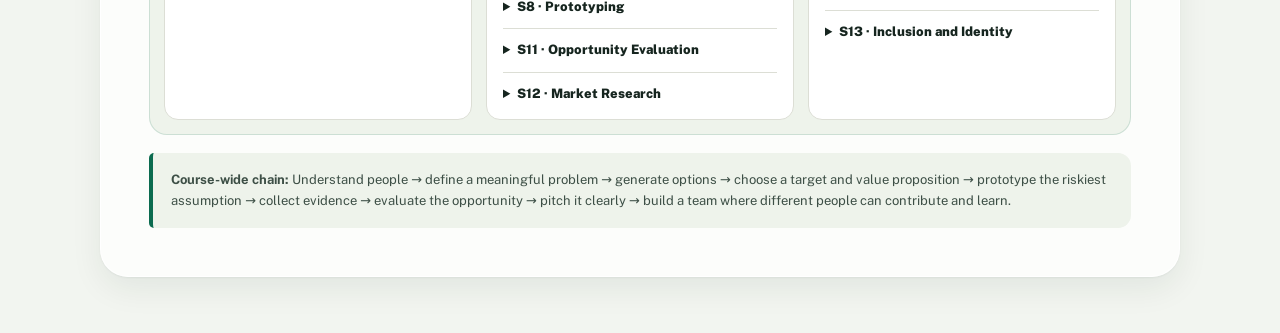
==== commit de5cf048: "Merge remote study-site improvements" ====
--- a/index.html
+++ b/index.html
@@ -3,21 +3,76 @@
 <head>
   <meta charset="utf-8">
   <meta name="viewport" content="width=device-width, initial-scale=1">
-  <title>FME 1000 Practice Test</title>
+  <title>FME 1000 Midterm Lab</title>
+  <meta name="description" content="FME 1000 midterm practice: concept checks, written C-E-A-R case coaching, and a timed 90-minute mock exam.">
+  <link rel="preconnect" href="https://fonts.googleapis.com">
+  <link rel="preconnect" href="https://fonts.gstatic.com" crossorigin>
+  <link rel="stylesheet" href="https://fonts.googleapis.com/css2?family=Newsreader:opsz,wght@6..72,400;6..72,500;6..72,600&family=Public+Sans:wght@400;500;600;700;800&display=swap">
   <style>
+    /* Design plan: the exam is handwritten short essays, so the answer box is a bluebook page
+       (ruled blue lines, red margin). Everything else stays quiet: sage-tinted paper, one green,
+       Newsreader for headings, Public Sans for reading and UI, sentence-case labels. */
     :root {
       color-scheme: light;
+      --serif: Newsreader, "Iowan Old Style", Georgia, serif;
+      --sans: "Public Sans", ui-sans-serif, system-ui, -apple-system, "Segoe UI", sans-serif;
+      --rule: #c9d7ea;
+      --margin: #d9675d;
       --ink: #16251f;
+      --ink-soft: #3d4f46;
       --muted: #65736d;
-      --paper: #f7f4ec;
-      --card: #fffdf8;
+      --bg1: #f2f5f0;
+      --bg2: #f2f5f0;
+      --glow: transparent;
+      --card: #fcfdfb;
+      --panel: rgba(252, 253, 251, .96);
+      --panel-border: rgba(255, 255, 255, .9);
+      --surface: #ffffff;
+      --surface-alt: #f7f9f5;
+      --glass: rgba(255, 255, 255, .6);
       --green: #0b6b4f;
+      --green-hover: #064b39;
+      --green-ink: #064b39;
       --green-dark: #064b39;
+      --on-green: #ffffff;
       --lime: #c8dc72;
+      --on-lime: #064b39;
       --gold: #e3ae4b;
+      --gold-bg: #f2ead7;
+      --gold-ink: #795719;
       --red: #bd4b3f;
+      --right-bg: #e6f3e9;
+      --wrong-bg: #faeae7;
+      --tint: #eef3eb;
+      --track: #e9ebe3;
       --line: #dcded5;
-      --shadow: 0 24px 70px rgba(25, 54, 43, .13);
+      --shadow: 0 1px 2px rgba(20, 40, 30, .05), 0 12px 32px rgba(20, 40, 30, .07);
+    }
+    @media (prefers-color-scheme: dark) {
+      :root:not([data-theme="light"]) {
+      color-scheme: dark;
+      --ink: #e6eee9; --ink-soft: #c3d1c9; --muted: #93a59b;
+      --bg1: #0e1613; --bg2: #0e1613; --glow: transparent;
+      --card: #14201b; --panel: rgba(20, 32, 27, .96); --panel-border: rgba(255, 255, 255, .06);
+      --surface: #19271f; --surface-alt: #16231d; --glass: rgba(255, 255, 255, .04);
+      --green: #4fbf92; --green-hover: #6fd0a8; --green-ink: #8fdcb8; --green-dark: #0b3a2d; --on-green: #06231a;
+      --gold-bg: #3a3120; --gold-ink: #e9c57a; --red: #e07a6d;
+      --rule: #26364a; --margin: #8a3a34;
+      --right-bg: #17362a; --wrong-bg: #3a1f1b; --tint: #1a2e26; --track: #26352e; --line: #2b3b34;
+      --shadow: 0 24px 70px rgba(0, 0, 0, .35);
+      }
+    }
+    :root[data-theme="dark"] {
+      color-scheme: dark;
+      --ink: #e6eee9; --ink-soft: #c3d1c9; --muted: #93a59b;
+      --bg1: #0e1613; --bg2: #0e1613; --glow: transparent;
+      --card: #14201b; --panel: rgba(20, 32, 27, .96); --panel-border: rgba(255, 255, 255, .06);
+      --surface: #19271f; --surface-alt: #16231d; --glass: rgba(255, 255, 255, .04);
+      --green: #4fbf92; --green-hover: #6fd0a8; --green-ink: #8fdcb8; --green-dark: #0b3a2d; --on-green: #06231a;
+      --gold-bg: #3a3120; --gold-ink: #e9c57a; --red: #e07a6d;
+      --rule: #26364a; --margin: #8a3a34;
+      --right-bg: #17362a; --wrong-bg: #3a1f1b; --tint: #1a2e26; --track: #26352e; --line: #2b3b34;
+      --shadow: 0 24px 70px rgba(0, 0, 0, .35);
     }
 
     * { box-sizing: border-box; }
@@ -26,10 +81,11 @@
       margin: 0;
       min-height: 100vh;
       background:
-        radial-gradient(circle at 15% 5%, rgba(200, 220, 114, .42), transparent 27rem),
-        linear-gradient(135deg, #f8f4e9 0%, #edf4ed 100%);
+        radial-gradient(circle at 15% 5%, var(--glow), transparent 27rem),
+        linear-gradient(135deg, var(--bg1) 0%, var(--bg2) 100%);
+      background-color: var(--bg1);
       color: var(--ink);
-      font-family: Inter, ui-sans-serif, system-ui, -apple-system, BlinkMacSystemFont, "Segoe UI", sans-serif;
+      font-family: var(--sans);
     }
 
     button, input { font: inherit; }
@@ -43,6 +99,7 @@
 
     header {
       display: flex;
+      flex-wrap: wrap;
       align-items: center;
       justify-content: space-between;
       gap: 16px;
@@ -57,28 +114,35 @@
       height: 42px;
       border-radius: 12px;
       background: var(--green);
-      color: white;
+      color: var(--on-green);
       font-weight: 900;
       letter-spacing: -.05em;
-      box-shadow: 0 10px 25px rgba(11, 107, 79, .2);
-    }
-    .brand strong { display: block; font-size: 15px; letter-spacing: .04em; }
+    }
+    .brand strong { display: block; font-size: 15px; }
     .brand span { color: var(--muted); font-size: 13px; }
+
+    .site-nav { display: flex; flex-wrap: wrap; gap: 4px; }
+    .site-nav a { display: inline-flex; align-items: center; min-height: 40px; padding: 0 13px; border-radius: 999px; color: var(--ink-soft); font-size: 14px; font-weight: 700; text-decoration: none; }
+    .site-nav a:hover { background: var(--tint); color: var(--green-ink); }
+    .site-nav a[aria-current="page"] { background: var(--green); color: var(--on-green); }
+    .link-button { display: inline-flex; align-items: center; text-decoration: none; }
+    :focus-visible { outline: 3px solid var(--green); outline-offset: 2px; }
+    @media (prefers-reduced-motion: reduce) { * { transition: none !important; scroll-behavior: auto !important; } }
 
     .pill {
       padding: 8px 12px;
       border: 1px solid rgba(11, 107, 79, .18);
       border-radius: 999px;
-      background: rgba(255, 255, 255, .62);
-      color: var(--green-dark);
+      background: var(--glass);
+      color: var(--green-ink);
       font-size: 13px;
       font-weight: 700;
     }
 
     .panel {
       overflow: hidden;
-      background: rgba(255, 253, 248, .94);
-      border: 1px solid rgba(255, 255, 255, .9);
+      background: var(--panel);
+      border: 1px solid var(--panel-border);
       border-radius: 28px;
       box-shadow: var(--shadow);
     }
@@ -95,22 +159,22 @@
       color: var(--green);
       font-size: 13px;
       font-weight: 800;
-      letter-spacing: .14em;
-      text-transform: uppercase;
+      letter-spacing: 0;
     }
     h1 {
       max-width: 650px;
       margin: 0;
-      font-family: Georgia, "Times New Roman", serif;
+      font-family: var(--serif);
       font-size: clamp(42px, 7vw, 76px);
       font-weight: 500;
-      line-height: .98;
-      letter-spacing: -.045em;
+      line-height: 1.02;
+      letter-spacing: -.02em;
+      text-wrap: balance;
     }
     .lede {
       max-width: 590px;
       margin: 28px 0 32px;
-      color: #51615a;
+      color: var(--ink-soft);
       font-size: 18px;
       line-height: 1.65;
     }
@@ -122,8 +186,8 @@
       border-radius: 12px;
       font-weight: 800;
     }
-    .primary { border: 0; background: var(--green); color: white; box-shadow: 0 10px 24px rgba(11,107,79,.2); }
-    .primary:hover { background: var(--green-dark); transform: translateY(-1px); }
+    .primary { border: 0; background: var(--green); color: var(--on-green); }
+    .primary:hover { background: var(--green-hover); transform: translateY(-1px); }
     .primary:disabled { cursor: not-allowed; opacity: .42; transform: none; }
     .secondary { border: 1px solid var(--line); background: transparent; color: var(--ink); }
     .secondary:hover { border-color: var(--green); color: var(--green); }
@@ -136,7 +200,7 @@
       background: var(--green-dark);
       color: white;
     }
-    .hero-side h2 { margin: 0 0 20px; font: 500 28px/1.2 Georgia, serif; }
+    .hero-side h2 { margin: 0 0 20px; font: 500 28px/1.2 var(--serif); }
     .topic-list { display: grid; gap: 10px; }
     .topic {
       display: flex;
@@ -150,6 +214,14 @@
       font-size: 14px;
     }
     .topic b { color: var(--lime); }
+    .cear h3 { margin: 28px 0 12px; color: var(--lime); font: 500 20px/1.2 var(--serif); }
+    .cear ol { display: grid; gap: 10px; margin: 0; padding: 0; list-style: none; counter-reset: cear; }
+    .cear li { display: grid; grid-template-columns: 26px 1fr; gap: 2px 10px; color: rgba(255,255,255,.72); font-size: 13.5px; line-height: 1.45; counter-increment: cear; }
+    .cear li::before { content: counter(cear); grid-row: span 2; display: grid; place-items: center; width: 26px; height: 26px; border-radius: 8px; background: rgba(255,255,255,.1); color: var(--lime); font: 600 14px var(--serif); }
+    .cear li b { color: #ffffff; font-size: 14px; }
+    .text-link { display: inline-block; margin-top: 18px; color: var(--green-ink); font-size: 14px; font-weight: 750; text-decoration: none; border-bottom: 1px solid currentColor; }
+    .text-link:hover { color: var(--green); }
+    .guide-link { display: inline-block; margin-top: 8px; color: var(--green-ink); font-size: 13px; font-weight: 800; }
     .side-note { margin: 30px 0 0; color: rgba(255,255,255,.68); font-size: 13px; line-height: 1.5; }
 
     .quiz { display: none; }
@@ -158,14 +230,14 @@
     .meta { display: flex; align-items: center; justify-content: space-between; gap: 16px; }
     .meta strong { font-size: 14px; }
     .meta span { color: var(--muted); font-size: 13px; }
-    .progress { height: 8px; margin-top: 16px; overflow: hidden; border-radius: 999px; background: #e7e9e1; }
+    .progress { height: 8px; margin-top: 16px; overflow: hidden; border-radius: 999px; background: var(--track); }
     .progress div { height: 100%; width: 0; border-radius: inherit; background: linear-gradient(90deg, var(--green), #55a06f); transition: width .35s ease; }
 
     .question-wrap { padding: clamp(30px, 5vw, 60px); }
     .question-tags { display: flex; flex-wrap: wrap; gap: 8px; margin-bottom: 20px; }
-    .tag { padding: 6px 10px; border-radius: 999px; background: #e8f0e8; color: var(--green-dark); font-size: 12px; font-weight: 800; }
-    .tag.session { background: #f2ead7; color: #795719; }
-    .question { max-width: 790px; margin: 0 0 30px; font: 500 clamp(25px, 3.5vw, 38px)/1.22 Georgia, serif; }
+    .tag { padding: 6px 10px; border-radius: 999px; background: var(--tint); color: var(--green-ink); font-size: 12px; font-weight: 800; }
+    .tag.session { background: var(--gold-bg); color: var(--gold-ink); }
+    .question { max-width: 790px; margin: 0 0 30px; font: 500 clamp(25px, 3.5vw, 38px)/1.22 var(--serif); }
     .choices { display: grid; gap: 12px; }
     .choice {
       display: grid;
@@ -176,16 +248,16 @@
       padding: 16px 18px;
       border: 1px solid var(--line);
       border-radius: 15px;
-      background: white;
+      background: var(--surface);
       color: var(--ink);
       text-align: left;
       transition: border-color .18s ease, transform .18s ease, background .18s ease;
     }
     .choice:hover:not(:disabled) { border-color: var(--green); transform: translateX(3px); }
-    .choice .letter { display: grid; place-items: center; width: 32px; height: 32px; border-radius: 9px; background: #f0f1eb; font-weight: 900; }
-    .choice.selected { border-color: var(--green); background: #eef6ef; }
-    .choice.correct { border-color: #3f8a5f; background: #e6f3e9; }
-    .choice.wrong { border-color: var(--red); background: #faeae7; }
+    .choice .letter { display: grid; place-items: center; width: 32px; height: 32px; border-radius: 9px; background: var(--track); font-weight: 900; }
+    .choice.selected { border-color: var(--green); background: var(--tint); }
+    .choice.correct { border-color: var(--green); background: var(--right-bg); }
+    .choice.wrong { border-color: var(--red); background: var(--wrong-bg); }
     .choice:disabled { cursor: default; }
 
     .explanation {
@@ -194,12 +266,12 @@
       padding: 18px 20px;
       border-left: 4px solid var(--green);
       border-radius: 4px 12px 12px 4px;
-      background: #eef3eb;
-      color: #34463e;
+      background: var(--tint);
+      color: var(--ink-soft);
       line-height: 1.55;
     }
     .explanation.show { display: block; }
-    .explanation strong { color: var(--green-dark); }
+    .explanation strong { color: var(--green-ink); }
     .quiz-actions { display: flex; justify-content: space-between; gap: 14px; margin-top: 28px; }
 
     .results { display: none; padding: clamp(36px, 6vw, 70px); }
@@ -211,22 +283,22 @@
       height: 150px;
       margin-bottom: 28px;
       border-radius: 50%;
-      background: conic-gradient(var(--green) var(--score), #e4e6df 0);
+      background: conic-gradient(var(--green) var(--score), var(--track) 0);
       position: relative;
     }
     .score-ring::after { content: ""; position: absolute; inset: 11px; border-radius: 50%; background: var(--card); }
     .score-ring div { z-index: 1; text-align: center; }
-    .score-ring strong { display: block; font: 600 36px Georgia, serif; }
+    .score-ring strong { display: block; font: 600 36px var(--serif); }
     .score-ring span { color: var(--muted); font-size: 12px; font-weight: 700; }
-    .results h2 { margin: 0; font: 500 clamp(36px, 5vw, 58px)/1 Georgia, serif; }
+    .results h2 { margin: 0; font: 500 clamp(36px, 5vw, 58px)/1 var(--serif); }
     .results > p { max-width: 650px; color: var(--muted); font-size: 17px; line-height: 1.6; }
     .breakdown { display: grid; grid-template-columns: repeat(3, 1fr); gap: 12px; margin: 28px 0; }
-    .stat { padding: 18px; border: 1px solid var(--line); border-radius: 14px; background: white; }
-    .stat span { display: block; color: var(--muted); font-size: 12px; font-weight: 800; text-transform: uppercase; letter-spacing: .08em; }
+    .stat { padding: 18px; border: 1px solid var(--line); border-radius: 14px; background: var(--surface); }
+    .stat span { display: block; color: var(--muted); font-size: 13px; font-weight: 600; }
     .stat strong { display: block; margin-top: 5px; font-size: 25px; }
     .review { display: grid; gap: 12px; margin: 28px 0; }
-    .review-item { padding: 18px; border: 1px solid var(--line); border-radius: 14px; background: white; }
-    .review-item small { color: var(--red); font-weight: 800; }
+    .review-item { padding: 18px; border: 1px solid var(--line); border-radius: 14px; background: var(--surface); }
+    .review-item small { color: var(--red); font-size: 13px; font-weight: 700; }
     .review-item h3 { margin: 7px 0 9px; font-size: 16px; }
     .review-item p { margin: 0; color: var(--muted); font-size: 14px; line-height: 1.5; }
 
@@ -241,7 +313,7 @@
     }
     dialog::backdrop { background: rgba(10, 28, 22, .55); backdrop-filter: blur(5px); }
     .modal-body { padding: 34px; }
-    .modal-body h2 { margin: 0 0 10px; font: 500 34px Georgia, serif; }
+    .modal-body h2 { margin: 0 0 10px; font: 500 34px var(--serif); }
     .modal-body p { color: var(--muted); line-height: 1.55; }
     .settings { display: grid; gap: 12px; margin: 24px 0; }
     .setting {
@@ -266,17 +338,16 @@
       padding: 26px;
       border: 1px solid rgba(11, 107, 79, .13);
       border-radius: 22px;
-      background: rgba(255, 253, 248, .9);
-      box-shadow: 0 14px 42px rgba(25, 54, 43, .08);
-    }
-    .mode-number { color: var(--green); font-size: 12px; font-weight: 900; letter-spacing: .13em; text-transform: uppercase; }
-    .mode-card h2 { margin: 16px 0 10px; font: 500 27px/1.12 Georgia, serif; }
+      background: var(--panel);
+    }
+    .mode-number { color: var(--green-ink); font-size: 13px; font-weight: 700; }
+    .mode-card h2 { margin: 16px 0 10px; font: 500 27px/1.12 var(--serif); }
     .mode-card p { margin: 0 0 24px; color: var(--muted); font-size: 14px; line-height: 1.55; }
     .mode-card .primary, .mode-card .secondary { width: 100%; margin-top: auto; }
     .mode-card.featured { background: var(--green-dark); color: white; }
     .mode-card.featured .mode-number { color: var(--lime); }
     .mode-card.featured p { color: rgba(255,255,255,.7); }
-    .mode-card.featured .primary { background: var(--lime); color: var(--green-dark); box-shadow: none; }
+    .mode-card.featured .primary { background: var(--lime); color: var(--on-lime); box-shadow: none; }
     .mode-card.featured .primary:hover { background: #d5e687; }
     .stats-strip {
       display: flex;
@@ -286,7 +357,7 @@
       padding: 18px 24px;
       border: 1px solid rgba(11, 107, 79, .12);
       border-radius: 18px;
-      background: rgba(255,255,255,.58);
+      background: var(--glass);
       color: var(--muted);
       font-size: 13px;
     }
@@ -301,21 +372,21 @@
       padding: 14px;
       border: 1px solid rgba(11, 107, 79, .15);
       border-radius: 18px;
-      background: #f3f6ed;
+      background: var(--tint);
     }
     .tree-root > summary { color: var(--green-dark); font-size: 16px; font-weight: 900; }
     .tree-branches { display: grid; grid-template-columns: repeat(3, minmax(0, 1fr)); gap: 14px; margin-top: 14px; }
-    .tree-branch { padding: 16px; border-radius: 14px; background: white; border: 1px solid var(--line); }
+    .tree-branch { padding: 16px; border-radius: 14px; background: var(--surface); border: 1px solid var(--line); }
     .tree-branch > summary { font-weight: 900; }
-    .tree-branch.joint > summary { color: #795719; }
-    .tree-branch.ent > summary { color: var(--green); }
-    .tree-branch.ob > summary { color: #315d85; }
+    .tree-branch.joint > summary { color: var(--gold-ink); }
+    .tree-branch.ent > summary { color: var(--green-ink); }
+    .tree-branch.ob > summary { color: var(--ink-soft); }
     details summary { cursor: pointer; }
-    .tree-session { margin-top: 12px; padding-top: 12px; border-top: 1px solid #e6e8df; }
+    .tree-session { margin-top: 12px; padding-top: 12px; border-top: 1px solid var(--line); }
     .tree-session summary { font-size: 13px; font-weight: 850; line-height: 1.4; }
     .tree-session ul { margin: 10px 0 2px; padding-left: 19px; color: var(--muted); font-size: 12.5px; line-height: 1.55; }
     .tree-session li + li { margin-top: 5px; }
-    .course-chain { margin: 18px 0 0; padding: 16px 18px; border-left: 4px solid var(--green); border-radius: 5px 13px 13px 5px; background: #eef3eb; color: #34463e; font-size: 13px; line-height: 1.65; }
+    .course-chain { margin: 18px 0 0; padding: 16px 18px; border-left: 4px solid var(--green); border-radius: 5px 13px 13px 5px; background: var(--tint); color: var(--ink-soft); font-size: 13px; line-height: 1.65; }
 
     .practice-page { display: none; }
     .practice-page.active { display: block; }
@@ -327,15 +398,15 @@
       padding: 22px 28px;
       border-bottom: 1px solid var(--line);
     }
-    .page-title { margin: 2px 0 0; font: 500 25px Georgia, serif; }
-    .page-kicker { margin: 0; color: var(--green); font-size: 11px; font-weight: 900; letter-spacing: .12em; text-transform: uppercase; }
+    .page-title { margin: 2px 0 0; font: 500 25px var(--serif); }
+    .page-kicker { margin: 0; color: var(--muted); font-size: 13px; font-weight: 600; }
     .workspace { display: grid; grid-template-columns: minmax(0, .92fr) minmax(0, 1.08fr); min-height: 620px; }
     .case-pane, .answer-pane { padding: clamp(26px, 4vw, 46px); }
-    .case-pane { border-right: 1px solid var(--line); background: #fbf9f2; }
-    .case-title { margin: 18px 0 14px; font: 500 clamp(25px, 3vw, 34px)/1.22 Georgia, serif; }
-    .case-copy { color: #415148; line-height: 1.72; }
-    .tip-box { margin-top: 26px; padding: 17px; border-radius: 14px; background: #eaf2e8; color: #385045; font-size: 13px; line-height: 1.55; }
-    .tip-box strong { color: var(--green-dark); }
+    .case-pane { border-right: 1px solid var(--line); background: var(--surface-alt); }
+    .case-title { margin: 18px 0 14px; font: 500 clamp(25px, 3vw, 34px)/1.22 var(--serif); }
+    .case-copy { color: var(--ink-soft); line-height: 1.72; }
+    .tip-box { margin-top: 26px; padding: 17px; border-radius: 14px; background: var(--tint); color: var(--ink-soft); font-size: 13px; line-height: 1.55; }
+    .tip-box strong { color: var(--green-ink); }
     .answer-pane label { display: block; margin-bottom: 10px; font-weight: 850; }
     textarea {
       width: 100%;
@@ -345,45 +416,57 @@
       border: 1px solid var(--line);
       border-radius: 15px;
       outline: none;
-      background: white;
+      background: var(--surface);
       color: var(--ink);
-      font: 15px/1.65 Inter, ui-sans-serif, system-ui, sans-serif;
-    }
-    textarea:focus { border-color: var(--green); box-shadow: 0 0 0 4px rgba(11,107,79,.09); }
+      font: 16px/32px var(--sans);
+    }
+    textarea {
+      padding: 0 18px 0 56px;
+      background-color: var(--surface);
+      background-image:
+        linear-gradient(90deg, transparent 40px, var(--margin) 40px, var(--margin) 41px, transparent 41px),
+        repeating-linear-gradient(180deg, transparent 0 31px, var(--rule) 31px 32px);
+      background-position: 0 0, 0 12px;
+      background-attachment: local;
+      padding-top: 12px;
+      border-radius: 6px;
+    }
+    textarea::placeholder { color: var(--muted); opacity: .8; }
+    textarea:focus, textarea:focus-visible { outline: none; border-color: var(--green); box-shadow: 0 0 0 3px color-mix(in srgb, var(--green) 22%, transparent); }
     .answer-meta { display: flex; justify-content: space-between; gap: 14px; margin-top: 8px; color: var(--muted); font-size: 12px; }
     .answer-actions { display: flex; justify-content: flex-end; flex-wrap: wrap; gap: 10px; margin-top: 18px; }
     .coach { display: none; margin-top: 24px; padding-top: 24px; border-top: 1px solid var(--line); }
     .coach.show { display: block; }
-    .coach h3 { margin: 0 0 14px; font: 500 24px Georgia, serif; }
+    .coach h3 { margin: 0 0 14px; font: 500 24px var(--serif); }
     .checklist { display: grid; grid-template-columns: repeat(2, 1fr); gap: 9px; margin-bottom: 18px; }
-    .check-item { padding: 12px; border: 1px solid var(--line); border-radius: 11px; background: white; font-size: 13px; line-height: 1.4; }
-    .check-item b { color: var(--green); }
-    .model-answer { padding: 18px; border-radius: 14px; background: #eef3eb; color: #34463e; line-height: 1.68; }
-    .model-answer strong { color: var(--green-dark); }
+    .check-item { padding: 12px; border: 1px solid var(--line); border-radius: 11px; background: var(--surface); font-size: 13px; line-height: 1.4; }
+    .check-item b { margin-right: 6px; color: var(--green-ink); font: 600 16px var(--serif); }
+    .model-answer { padding: 18px; border-radius: 14px; background: var(--tint); color: var(--ink-soft); line-height: 1.68; }
+    .model-answer strong { color: var(--green-ink); }
     .self-rate { display: flex; align-items: center; flex-wrap: wrap; gap: 8px; margin-top: 18px; }
     .self-rate > span { margin-right: 4px; color: var(--muted); font-size: 13px; font-weight: 750; }
-    .rate-button { width: 38px; height: 38px; border: 1px solid var(--line); border-radius: 10px; background: white; color: var(--ink); font-weight: 850; }
-    .rate-button:hover, .rate-button.active { border-color: var(--green); background: var(--green); color: white; }
+    .rate-button { width: 38px; height: 38px; border: 1px solid var(--line); border-radius: 10px; background: var(--surface); color: var(--ink); font-weight: 850; }
+    .rate-button:hover, .rate-button.active { border-color: var(--green); background: var(--green); color: var(--on-green); }
 
     .mock-body { padding: clamp(26px, 5vw, 54px); }
     .mock-intro { display: flex; justify-content: space-between; align-items: flex-start; gap: 24px; margin-bottom: 28px; }
-    .mock-intro h2 { margin: 0 0 10px; font: 500 clamp(28px, 4vw, 42px) Georgia, serif; }
+    .mock-intro h2 { margin: 0 0 10px; font: 500 clamp(28px, 4vw, 42px) var(--serif); }
     .mock-intro p { max-width: 700px; margin: 0; color: var(--muted); line-height: 1.6; }
     .timer { min-width: 122px; padding: 13px 16px; border-radius: 13px; background: var(--green-dark); color: white; text-align: center; }
-    .timer span { display: block; color: var(--lime); font-size: 10px; font-weight: 900; letter-spacing: .12em; text-transform: uppercase; }
-    .timer strong { display: block; margin-top: 3px; font: 500 25px Georgia, serif; }
+    .timer span { display: block; color: var(--lime); font-size: 12px; font-weight: 600; }
+    .timer strong { display: block; margin-top: 3px; font: 500 26px var(--serif); font-variant-numeric: tabular-nums; }
     .mock-list { display: grid; gap: 18px; }
-    .mock-card { padding: 24px; border: 1px solid var(--line); border-radius: 17px; background: white; }
-    .mock-card h3 { margin: 13px 0 16px; font: 500 22px/1.35 Georgia, serif; }
+    .mock-card { padding: 24px; border: 1px solid var(--line); border-radius: 17px; background: var(--surface); }
+    .mock-card h3 { margin: 13px 0 16px; font: 500 22px/1.35 var(--serif); }
     .mock-card textarea { min-height: 220px; }
     .mock-footer { display: flex; justify-content: space-between; align-items: center; gap: 16px; margin-top: 24px; }
     .save-status { color: var(--muted); font-size: 13px; }
     .mock-review { display: none; margin-top: 30px; padding-top: 28px; border-top: 1px solid var(--line); }
     .mock-review.show { display: block; }
-    .mock-review h2 { font: 500 32px Georgia, serif; }
-    .review-answer { margin-top: 14px; padding: 20px; border-left: 4px solid var(--green); border-radius: 5px 13px 13px 5px; background: #eef3eb; line-height: 1.65; }
+    .mock-review h2 { font: 500 32px var(--serif); }
+    .review-answer { margin-top: 14px; padding: 20px; border-left: 4px solid var(--green); border-radius: 5px 13px 13px 5px; background: var(--tint); line-height: 1.65; }
     .review-answer h3 { margin: 0 0 8px; font-size: 15px; }
-    .review-answer p { margin: 0; color: #405047; }
+    .review-answer p { margin: 0; color: var(--ink-soft); }
 
     .toast {
       position: fixed;
@@ -415,6 +498,8 @@
       .stats-strip a { width: 100%; margin-left: 0; }
       .tree-head { align-items: flex-start; flex-direction: column; }
       .tree-branches { grid-template-columns: 1fr; }
+      .site-nav { flex-wrap: nowrap; overflow-x: auto; max-width: 100%; }
+      .site-nav a { white-space: nowrap; }
     }
   </style>
 </head>
@@ -425,19 +510,24 @@
         <div class="mark">FME</div>
         <div><strong>FME 1000</strong><span>Midterm practice</span></div>
       </div>
-      <div class="pill" id="header-status">13 sessions · 3 practice modes</div>
+      <nav class="site-nav" aria-label="Site">
+        <a href="./index.html" aria-current="page">Practice</a>
+        <a href="./guide.html">Study guide</a>
+        <a href="./guide.html#flashcards">Flashcards</a>
+        <a href="./FME1000_Midterm_Master_Study_Guide.pdf" target="_blank" rel="noopener">PDF</a>
+      </nav>
     </header>
 
     <div class="home-screen" id="home-screen">
     <section class="panel hero" id="welcome">
       <div class="hero-copy">
-        <p class="eyebrow">FME 1000 midterm lab</p>
         <h1>Practice how the test asks you to think.</h1>
         <p class="lede">Learn the concepts, apply them to a case, and turn your reasoning into a clear C-E-A-R answer. Everything runs locally and saves only in this browser.</p>
         <div class="actions">
           <button class="primary" id="written-start">Practice a written case</button>
           <button class="secondary" id="quick-start">Quick concept check</button>
         </div>
+        <a class="text-link" href="./guide.html">New to a topic? Read the study guide first.</a>
       </div>
       <aside class="hero-side">
         <div>
@@ -448,25 +538,34 @@
             <div class="topic"><span>Joint material</span><b>2 sessions</b></div>
           </div>
         </div>
-        <p class="side-note">The real midterm uses short essays. Written practice is the main mode; multiple choice is here for fast recall.</p>
+        <div class="cear">
+          <h3>Every answer: C-E-A-R</h3>
+          <ol>
+            <li><b>Concept</b> Name and define the course idea.</li>
+            <li><b>Evidence</b> Point to a fact from the case.</li>
+            <li><b>Analysis</b> Explain why that fact matters.</li>
+            <li><b>Response</b> Recommend an action and its result.</li>
+          </ol>
+        </div>
+        <p class="side-note">60 concept questions, 14 written cases, and 61 flashcards cover every session. The real midterm uses short essays. Written practice is the main mode; multiple choice is here for fast recall.</p>
       </aside>
     </section>
 
     <section class="mode-grid" aria-label="Practice modes">
       <article class="mode-card">
-        <span class="mode-number">01 · Recall</span>
+        <span class="mode-number">Step 1: recall</span>
         <h2>Concept check</h2>
         <p>Answer shuffled questions across all 13 sessions. Get immediate explanations and a topic breakdown.</p>
         <button class="secondary" id="open-test">Choose concept topics</button>
       </article>
       <article class="mode-card featured">
-        <span class="mode-number">02 · Application</span>
+        <span class="mode-number">Step 2: apply</span>
         <h2>Written case coach</h2>
         <p>Write one C-E-A-R response, compare it with a model answer, and score the four parts yourself.</p>
         <button class="primary" id="written-card-start">Open case coach</button>
       </article>
       <article class="mode-card">
-        <span class="mode-number">03 · Simulation</span>
+        <span class="mode-number">Step 3: simulate</span>
         <h2>90-minute mock</h2>
         <p>Complete two entrepreneurship and two OB cases with a live timer and delayed model answers.</p>
         <button class="secondary" id="mock-start">Start mock exam</button>
@@ -477,7 +576,7 @@
       <span><strong id="stat-questions">0</strong> concept questions answered</span>
       <span><strong id="stat-accuracy">—</strong> accuracy</span>
       <span><strong id="stat-cases">0</strong> written cases completed</span>
-      <a href="./FME1000_Midterm_Master_Study_Guide.pdf" target="_blank" rel="noopener">Open the updated master study guide ↗</a>
+      <a href="./guide.html">Open the study guide</a>
     </div>
 
     <section class="panel topic-tree" aria-labelledby="tree-title">
@@ -604,7 +703,7 @@
     <form method="dialog" class="modal-body">
       <p class="eyebrow">Set up your test</p>
       <h2>Choose what to practice</h2>
-      <p>Select one or more course areas. The full test uses all 20 questions; the quick version randomly selects 10.</p>
+      <p>Select one or more course areas. The full test uses every question in the areas you pick (60 across all sessions). The quick version picks 10 at random.</p>
       <div class="settings">
         <div class="setting"><div><label for="ent">Entrepreneurship</label><br><span>Sessions 3, 5, 7, 8, 11, 12</span></div><input id="ent" type="checkbox" value="ENT" checked></div>
         <div class="setting"><div><label for="ob">Organizational Behavior</label><br><span>Sessions 2, 4, 6, 10, 13</span></div><input id="ob" type="checkbox" value="OB" checked></div>
@@ -638,7 +737,47 @@
       { category: 'ENT', session: 11, q: 'Which evidence would most strengthen an opportunity evaluation?', choices: ['The founders say they love the idea', 'Several target customers repeatedly use and pay for an early solution', 'The product has many possible features', 'The team created an attractive logo'], answer: 1, why: 'Observed customer behavior and willingness to pay are stronger evidence than internal enthusiasm or surface-level branding.' },
       { category: 'ENT', session: 12, q: 'Which research method is best for exploring why students avoid a campus service?', choices: ['A focus group with open-ended follow-up questions', 'A financial statement', 'A DiSC assessment', 'A trademark search'], answer: 0, why: 'Qualitative methods such as focus groups help uncover motivations, language, and experiences behind behavior.' },
       { category: 'ENT', session: 12, q: 'What is wrong with asking, “Don’t you agree our app would make networking easier?”', choices: ['It is too quantitative', 'It is a leading question that encourages agreement', 'It does not mention the price', 'It asks about past behavior'], answer: 1, why: 'The wording signals the desired answer, which can bias the research and make the evidence less reliable.' },
-      { category: 'OB', session: 13, q: 'A team asks each member for input, but repeatedly ignores ideas from its newest member. What is missing?', choices: ['Diversity alone', 'Inclusion', 'Market viability', 'Creation logic'], answer: 1, why: 'Diversity concerns who is present; inclusion concerns whether people are respected, heard, and able to influence the work.' }
+      { category: 'OB', session: 13, q: 'A team asks each member for input, but repeatedly ignores ideas from its newest member. What is missing?', choices: ['Diversity alone', 'Inclusion', 'Market viability', 'Creation logic'], answer: 1, why: 'Diversity concerns who is present; inclusion concerns whether people are respected, heard, and able to influence the work.' },
+      { category: 'Joint', session: 1, q: 'Which pair correctly contrasts prediction logic with creation (effectual) logic?', choices: ['Prediction limits acceptable loss; creation maximizes expected return', 'Prediction plans before acting; creation acts in small steps and learns', 'Prediction starts with what is at hand; creation starts with a fixed goal', 'Prediction treats failure as information; creation avoids failure'], answer: 1, why: 'Prediction logic plans first and focuses on expected return. Creation logic starts with available means, limits acceptable loss, and adapts as it learns.' },
+      { category: 'Joint', session: 1, q: 'In the CreAction sequence, what comes right after “take a small action you can afford to lose”?', choices: ['Raise outside funding', 'Observe the good, bad, and unexpected results', 'Write the full business plan', 'Hire a specialist'], answer: 1, why: 'The sequence is: start with who you are, what you know, whom you know; act small; observe results; bring in help; adjust the next action.' },
+      { category: 'Joint', session: 1, q: 'Which statement about CreAction is accurate?', choices: ['It means acting randomly without planning', 'It matches the size of the commitment to the quality of the evidence', 'It requires funding before the first step', 'It works only when the future is predictable'], answer: 1, why: 'CreAction is not random or anti-planning. It scales commitment to the evidence available.' },
+      { category: 'OB', session: 2, q: 'The charter says “respond to messages within 24 hours,” but the team actually rewards the member who replies at midnight. Which is more likely to guide behavior?', choices: ['The written rule', 'The informal norm the group reinforces', 'The charter title', 'Nothing; behavior is random'], answer: 1, why: 'When rules and norms conflict, people usually follow the behavior the group actually rewards.' },
+      { category: 'OB', session: 2, q: 'Which item belongs to the invisible part of culture?', choices: ['Meeting schedule', 'Dress code', 'Assumptions about who may challenge the leader', 'Workspace layout'], answer: 2, why: 'Visible culture covers schedules, dress, language, rituals, and spaces. Invisible culture covers assumptions about status, conflict, trust, risk, and influence.' },
+      { category: 'OB', session: 2, q: 'What makes a team charter useful rather than decorative?', choices: ['It states high ideals in general language', 'It turns aspirations into specific behavior, roles, decision methods, and a way to revise', 'It is signed by every member', 'It is written by the instructor'], answer: 1, why: 'A useful charter clarifies purpose, roles, decisions, meetings, communication, conflict, accountability, and how the team will revise its own process.' },
+      { category: 'ENT', session: 3, q: 'Which of these is part of the attractive-durable-timely-value-creating test for an opportunity?', choices: ['Durable: the need and advantage can last', 'Loud: the founder talks about it often', 'Large: the category spends a lot', 'Familiar: friends have heard of it'], answer: 0, why: 'A promising opportunity is attractive, durable, timely, and value-creating. Category spending alone does not prove a specific segment has the pain.' },
+      { category: 'ENT', session: 3, q: 'Which brainstorming step comes only after many options exist?', choices: ['Silent individual ideation', 'A “How might we?” question', 'Evaluating desirability, feasibility, and viability', 'A creative warm-up'], answer: 2, why: 'Evaluation is deferred until many ideas have been generated, clustered, and combined.' },
+      { category: 'ENT', session: 3, q: 'What is the appropriate role of AI in idea generation?', choices: ['Proving the idea is desirable', 'Generating variations and perspectives while humans verify and judge', 'Replacing customer interviews', 'Deciding which idea to launch'], answer: 1, why: 'AI can widen the option set, but it cannot establish that an idea is true, desirable, or practical. People supply context and test with customers.' },
+      { category: 'OB', session: 4, q: 'Which is the best description of “responding rather than reacting”?', choices: ['Suppressing every emotion', 'Creating a pause between the trigger and the action', 'Acting immediately to show honesty', 'Avoiding the conflict entirely'], answer: 1, why: 'The emotion may be valid, but the pause lets you check facts and choose a useful response.' },
+      { category: 'OB', session: 4, q: 'A caring, sincere leader recommends spending a large sum with no supporting evidence. Which part of the trust model is weakest?', choices: ['Authenticity', 'Logic', 'Empathy', 'None; the leader is sincere'], answer: 1, why: 'Trust = authenticity + logic + empathy. Sincerity and care do not make up for weak reasoning.' },
+      { category: 'OB', session: 4, q: 'Which emotional-intelligence ability involves noticing other people’s emotions and perspectives?', choices: ['Self-awareness', 'Self-management', 'Social awareness', 'Relationship management'], answer: 2, why: 'Social awareness is noticing others’ emotions, perspectives, and needs. Relationship management uses that understanding to communicate and resolve conflict.' },
+      { category: 'ENT', session: 5, q: 'How does empathy differ from sympathy in design thinking?', choices: ['Empathy means feeling sorry for someone', 'Empathy means understanding someone’s circumstances and needs well enough to see the problem from their view', 'They are the same', 'Empathy means fixing the problem immediately'], answer: 1, why: 'Empathy is understanding another person’s perspective. It is different from sympathy and from rushing to fix things.' },
+      { category: 'ENT', session: 5, q: 'What is the correct order of the design-thinking process?', choices: ['Prototype, empathize, define, ideate, test', 'Empathize, define, ideate, prototype, test and iterate', 'Ideate, prototype, define, empathize, test', 'Define, test, empathize, ideate, prototype'], answer: 1, why: 'Design thinking runs empathize, define, ideate, prototype, then test and iterate.' },
+      { category: 'ENT', session: 5, q: 'Which is the best interviewee choice for a discovery interview?', choices: ['A close friend who will be supportive', 'A family member who knows your idea', 'A person from the target group who has recently faced the problem', 'Anyone who agrees to talk'], answer: 2, why: 'Interview people outside close friends and family, ideally from the target segment, and ask about real past behavior.' },
+      { category: 'OB', session: 6, q: 'Which are the three outcomes of team effectiveness?', choices: ['Performance, learning and adaptability, member well-being and growth', 'Grade, speed, and cost', 'Profit, size, and reputation', 'Harmony, agreement, and loyalty'], answer: 0, why: 'A team that earns a high grade but burns out its members and learns nothing is not fully effective.' },
+      { category: 'OB', session: 6, q: 'Which of these is a mistake rather than a failure?', choices: ['A carefully designed experiment that disproves a hypothesis', 'Repeating a known error that the team already documented', 'A pilot launched under real uncertainty', 'A new method that tests worse than the old one'], answer: 1, why: 'A mistake ignores known information, violates an established process, or repeats a known error. A failure comes from a thoughtful test of genuine uncertainty.' },
+      { category: 'OB', session: 6, q: 'Which is the best response when a member reports bad news?', choices: ['Ask who is at fault', 'Respond with curiosity before evaluation and thank them for raising it', 'Move on quickly', 'Reassign the member'], answer: 1, why: 'Responding with curiosity and thanks protects psychological safety, so future bad news still surfaces.' },
+      { category: 'OB', session: 6, q: 'Which of these is task conflict?', choices: ['Two members argue about whether the evidence supports the pricing choice', 'One member mocks another’s background', 'A subgroup refuses to speak to another', 'A member is excluded from the chat'], answer: 0, why: 'Task conflict debates evidence, assumptions, and choices. Relationship or status conflict attacks people.' },
+      { category: 'ENT', session: 7, q: 'Which best defines a customer persona?', choices: ['A fictional ideal customer grounded in patterns from real research', 'The founder’s favorite user', 'A celebrity endorser', 'A demographic table'], answer: 0, why: 'A persona should come from interviews, observation, and behavior and should explain pains, goals, constraints, and buying criteria.' },
+      { category: 'ENT', session: 7, q: 'Which are the three jobs of a strong value proposition?', choices: ['Resonate, differentiate, substantiate', 'Inform, entertain, persuade', 'Plan, build, launch', 'Price, place, promote'], answer: 0, why: 'It must address an important need, offer a meaningful advantage, and give a reason to believe the promise.' },
+      { category: 'ENT', session: 7, q: 'Which phrase converts a feature into a benefit?', choices: ['“It was built with…”', '“Which means that…”', '“Compared to nothing…”', '“As seen on…”'], answer: 1, why: 'Add “which means that…” after a feature until the statement reaches a result the customer values.' },
+      { category: 'ENT', session: 8, q: 'What should a team do first when planning a prototype?', choices: ['Pick a design tool', 'Name the riskiest assumption', 'Fix the launch date', 'Build all features'], answer: 1, why: 'The sequence: name the riskiest assumption, decide the observable result, build the smallest test, watch customers, and record evidence.' },
+      { category: 'ENT', session: 8, q: 'What does “minimum” mean in minimum viable product?', choices: ['Sloppy and incomplete', 'The smallest usable version that is still credible enough to test the assumption', 'The cheapest possible version regardless of quality', 'A version with no users'], answer: 1, why: 'Minimum does not mean careless. The MVP must still be credible enough to test what the team wants to learn.' },
+      { category: 'ENT', session: 8, q: 'Kayden manually builds a recommendation and supply list for a few knitters and delivers it himself. What kind of test is this?', choices: ['A concierge test', 'A focus group', 'A market-size estimate', 'A persona'], answer: 0, why: 'In a concierge test, the founder performs the future service by hand to learn whether customers value it.' },
+      { category: 'Joint', session: 9, q: 'Which is the three-part value-proposition test used in the Rocket Pitch?', choices: ['Overt benefit, dramatic difference, real reason to believe', 'Price, place, promotion', 'Feasible, viable, desirable', 'Empathize, define, ideate'], answer: 0, why: 'The pitch should show why the customer should care, why this beats current alternatives, and why the promise is credible.' },
+      { category: 'Joint', session: 9, q: 'How should a team divide the Rocket Pitch?', choices: ['By equal sentence counts', 'By idea, with clear handoffs so it sounds like one argument', 'Each person pitches a separate product', 'One person speaks while others stay quiet'], answer: 1, why: 'Dividing by idea and rehearsing handoffs keeps the argument coherent.' },
+      { category: 'Joint', session: 9, q: 'Which is the best way to end a Rocket Pitch?', choices: ['A list of all features', 'The next action, test, or request', 'An apology for what is missing', 'A joke'], answer: 1, why: 'A good pitch order ends with the next action, test, or request.' },
+      { category: 'OB', session: 10, q: 'Which DiSC style is best matched with “bring evidence, structure, and thinking time”?', choices: ['D', 'I', 'S', 'C'], answer: 3, why: 'Conscientious/Analytical teammates value accuracy and structure and may need evidence and time to think.' },
+      { category: 'OB', session: 10, q: 'What does “flexing” a style mean?', choices: ['Changing your personality permanently', 'Adapting communication to help the team work', 'Ignoring the profile', 'Choosing the best style'], answer: 1, why: 'Flexing is adapting communication, for example a D pausing to invite input or an I documenting commitments.' },
+      { category: 'OB', session: 10, q: 'What is the right way to use a DiSC profile with a teammate?', choices: ['As a prompt for conversation, since the individual is the best judge of fit', 'To predict everything about them', 'To decide who is more capable', 'To assign permanent roles'], answer: 0, why: 'Profiles describe tendencies and should not become stereotypes or measures of ability or worth.' },
+      { category: 'ENT', session: 11, q: 'A product is desirable and viable but the team lacks the skills or supplier to deliver it. Which lens fails?', choices: ['Desirability', 'Feasibility', 'Viability', 'None'], answer: 1, why: 'Feasibility asks whether this team can create and deliver the offer given skills, technology, suppliers, time, and operations.' },
+      { category: 'ENT', session: 11, q: 'Why can growth make an unviable offer worse?', choices: ['More customers always lower costs', 'Each additional sale increases the loss when unit economics are negative', 'Growth changes the persona', 'Growth removes competition'], answer: 1, why: 'If every order loses money, scaling multiplies the loss. Test price and cost before growing.' },
+      { category: 'ENT', session: 11, q: 'Which of these should be compared when estimating competition for Knittr?', choices: ['Only direct app competitors', 'Direct competitors, indirect alternatives, and the customer’s current workaround, including doing nothing', 'Only large retailers', 'Only companies with AI'], answer: 1, why: 'Alternatives include yarn stores, pattern sites, social media, Ravelry, Etsy, friends’ advice, and doing nothing.' },
+      { category: 'ENT', session: 12, q: 'When should a team start with qualitative research?', choices: ['When it already knows the exact market size', 'When it does not yet understand the problem well enough to form useful hypotheses', 'When it needs a statistically exact answer', 'Never'], answer: 1, why: 'Qualitative work explores how and why. Quantitative work later measures how many, how often, or how much.' },
+      { category: 'ENT', session: 12, q: 'Which is primary quantitative research?', choices: ['A published market report', 'A survey the team designs and runs for its own decision', 'An archived company account', 'A focus group'], answer: 1, why: 'Primary data is collected for this decision; quantitative data measures counts, frequency, or amount.' },
+      { category: 'ENT', session: 12, q: 'What do the 4Ps stand for?', choices: ['Product, price, place, promotion', 'People, process, plan, profit', 'Problem, prototype, pitch, persona', 'Pain, passion, purpose, payoff'], answer: 0, why: 'Product is the offer, price is what the customer pays, place is the channel, and promotion is how the target customer becomes aware.' },
+      { category: 'OB', session: 13, q: 'Which pair correctly matches the terms with the questions they ask?', choices: ['Diversity: who is present? Inclusion: whose voice influences the work? Belonging: who feels accepted?', 'Diversity: who has influence? Inclusion: who is present? Belonging: who is paid?', 'Diversity and inclusion mean the same thing', 'Belonging: who wins arguments?'], answer: 0, why: 'A team can be diverse without being inclusive, and inclusive without every member feeling they belong.' },
+      { category: 'OB', session: 13, q: 'What is a faultline?', choices: ['A stable division of a team into subgroups, such as veterans and newcomers', 'A single disagreement', 'A project deadline', 'A personal flaw'], answer: 0, why: 'Faultlines keep information inside subgroups. Shared goals, cross-subgroup tasks, and transparent decisions can reduce them.' },
+      { category: 'OB', session: 13, q: 'Which action best reflects inclusive leadership in a meeting?', choices: ['Let the most senior member speak first', 'Ask for views before senior members anchor the discussion and explain how input affected the decision', 'Require members to explain their identity group’s view', 'Avoid discussing disagreements'], answer: 1, why: 'Inclusive leaders distribute airtime, collect input early, use clear criteria, and avoid forcing people to disclose identities or represent a group.' },
     ];
 
     const writtenCases = [
@@ -784,11 +923,20 @@
       $('test-modal').showModal();
     }
 
+    function areaName(category) {
+      return category === 'ENT' ? 'Entrepreneurship' : category === 'OB' ? 'Organizational Behavior' : 'Joint';
+    }
+
+    function shuffleChoices(item) {
+      const order = shuffle(item.choices.map((_, index) => index));
+      return { ...item, choices: order.map(index => item.choices[index]), answer: order.indexOf(item.answer) };
+    }
+
     function beginTest() {
       const categories = ['ent', 'ob', 'joint'].filter(id => $(id).checked).map(id => $(id).value);
       if (!categories.length) return;
       const pool = questions.filter(item => categories.includes(item.category));
-      state.items = shuffle(pool).slice(0, quickMode ? Math.min(10, pool.length) : pool.length);
+      state.items = shuffle(pool).slice(0, quickMode ? Math.min(10, pool.length) : pool.length).map(shuffleChoices);
       state.index = 0;
       state.selected = null;
       state.checked = false;
@@ -844,7 +992,7 @@
           if (i === item.answer) button.classList.add('correct');
           if (i === state.selected && !correct) button.classList.add('wrong');
         });
-        $('explanation').innerHTML = `<strong>${correct ? 'Correct.' : 'Not quite.'}</strong> ${item.why}`;
+        $('explanation').innerHTML = `<strong>${correct ? 'Correct.' : 'Not quite.'}</strong> ${item.why}<br><a class="guide-link" href="./guide.html#session-${item.session}" target="_blank" rel="noopener">Review session ${item.session} in the study guide</a>`;
         $('explanation').classList.add('show');
         $('next-question').textContent = state.index === state.items.length - 1 ? 'See results' : 'Next question';
         $('score-label').textContent = `${state.answers.filter(answer => answer.correct).length} correct`;
@@ -880,7 +1028,7 @@
 
       const missed = state.answers.filter(answer => !answer.correct);
       $('review-section').style.display = missed.length ? 'block' : 'none';
-      $('review').innerHTML = missed.map(answer => `<article class="review-item"><small>SESSION ${answer.item.session} · ${answer.item.category}</small><h3>${answer.item.q}</h3><p><b>Correct answer:</b> ${answer.item.choices[answer.item.answer]}<br>${answer.item.why}</p></article>`).join('');
+      $('review').innerHTML = missed.map(answer => `<article class="review-item"><small>Session ${answer.item.session}, ${areaName(answer.item.category)}</small><h3>${answer.item.q}</h3><p><b>Correct answer:</b> ${answer.item.choices[answer.item.answer]}<br>${answer.item.why}<br><a class="guide-link" href="./guide.html#session-${answer.item.session}">Review session ${answer.item.session}</a></p></article>`).join('');
     }
 
     function goHome() {
@@ -914,7 +1062,7 @@
       $('written-prompt').textContent = item.prompt;
       $('written-answer').value = localStorage.getItem(`fme-draft-${item.title}`) || '';
       $('written-words').textContent = `${wordCount($('written-answer').value)} words`;
-      $('written-checklist').innerHTML = item.checks.map((check, index) => `<div class="check-item"><b>${'CEAR'[index]}</b> · ${check}</div>`).join('');
+      $('written-checklist').innerHTML = item.checks.map((check, index) => `<div class="check-item"><b>${'CEAR'[index]}</b> ${check}</div>`).join('');
       $('written-model').innerHTML = `<strong>Model answer</strong><br>${item.model}`;
       $('written-coach').classList.remove('show');
       [...document.querySelectorAll('.rate-button')].forEach(button => button.classList.remove('active'));
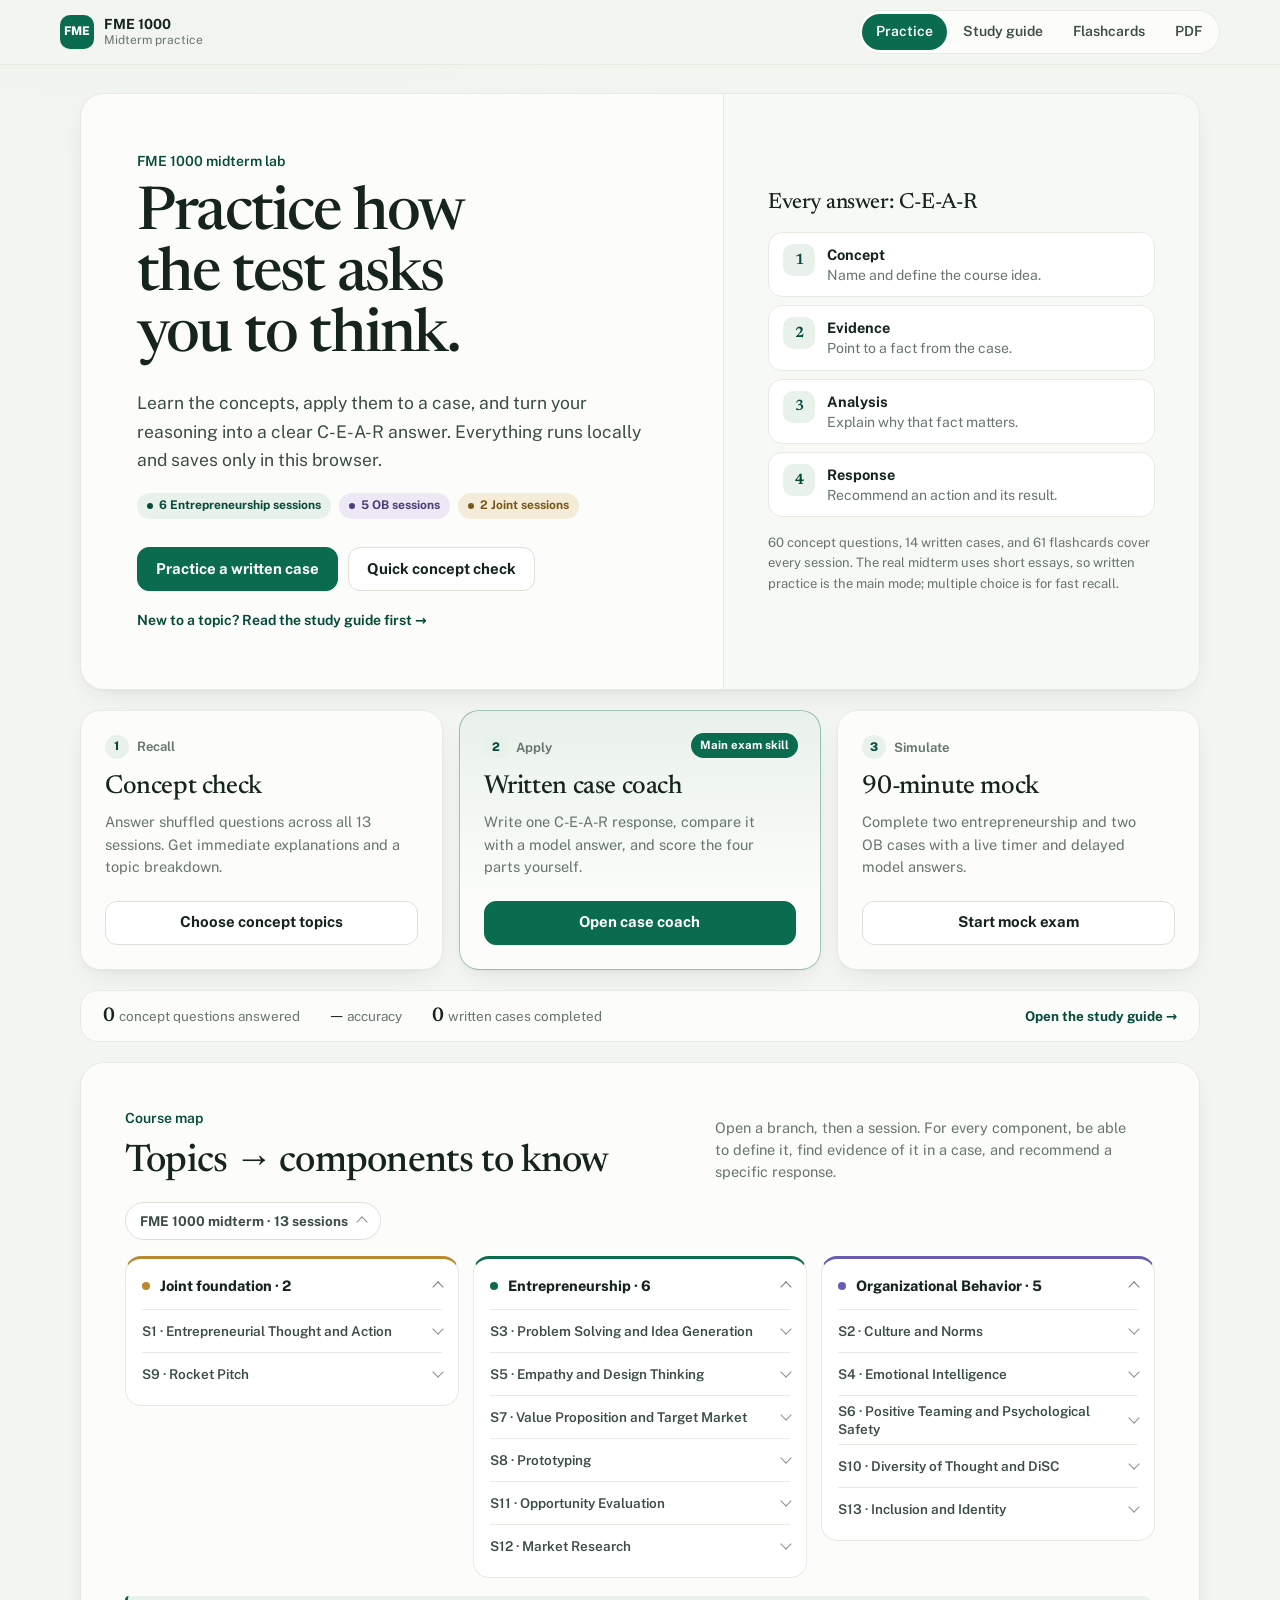
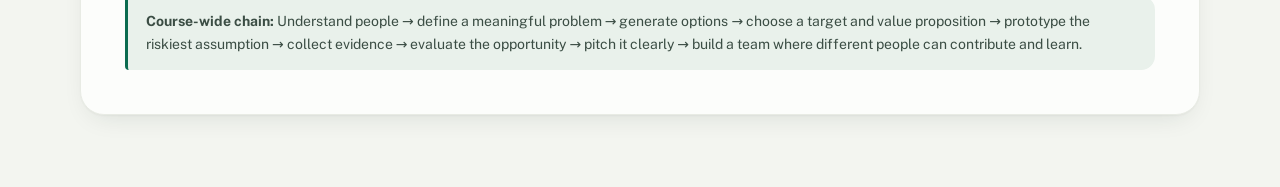
==== commit 130a14a1: "Redesign study site UI and fix guide outline links - Outline links to review sections now work while" ====
--- a/index.html
+++ b/index.html
@@ -8,538 +8,283 @@
   <link rel="preconnect" href="https://fonts.googleapis.com">
   <link rel="preconnect" href="https://fonts.gstatic.com" crossorigin>
   <link rel="stylesheet" href="https://fonts.googleapis.com/css2?family=Newsreader:opsz,wght@6..72,400;6..72,500;6..72,600&family=Public+Sans:wght@400;500;600;700;800&display=swap">
+  <link rel="stylesheet" href="./site.css">
   <style>
-    /* Design plan: the exam is handwritten short essays, so the answer box is a bluebook page
-       (ruled blue lines, red margin). Everything else stays quiet: sage-tinted paper, one green,
-       Newsreader for headings, Public Sans for reading and UI, sentence-case labels. */
-    :root {
-      color-scheme: light;
-      --serif: Newsreader, "Iowan Old Style", Georgia, serif;
-      --sans: "Public Sans", ui-sans-serif, system-ui, -apple-system, "Segoe UI", sans-serif;
-      --rule: #c9d7ea;
-      --margin: #d9675d;
-      --ink: #16251f;
-      --ink-soft: #3d4f46;
-      --muted: #65736d;
-      --bg1: #f2f5f0;
-      --bg2: #f2f5f0;
-      --glow: transparent;
-      --card: #fcfdfb;
-      --panel: rgba(252, 253, 251, .96);
-      --panel-border: rgba(255, 255, 255, .9);
-      --surface: #ffffff;
-      --surface-alt: #f7f9f5;
-      --glass: rgba(255, 255, 255, .6);
-      --green: #0b6b4f;
-      --green-hover: #064b39;
-      --green-ink: #064b39;
-      --green-dark: #064b39;
-      --on-green: #ffffff;
-      --lime: #c8dc72;
-      --on-lime: #064b39;
-      --gold: #e3ae4b;
-      --gold-bg: #f2ead7;
-      --gold-ink: #795719;
-      --red: #bd4b3f;
-      --right-bg: #e6f3e9;
-      --wrong-bg: #faeae7;
-      --tint: #eef3eb;
-      --track: #e9ebe3;
-      --line: #dcded5;
-      --shadow: 0 1px 2px rgba(20, 40, 30, .05), 0 12px 32px rgba(20, 40, 30, .07);
-    }
-    @media (prefers-color-scheme: dark) {
-      :root:not([data-theme="light"]) {
-      color-scheme: dark;
-      --ink: #e6eee9; --ink-soft: #c3d1c9; --muted: #93a59b;
-      --bg1: #0e1613; --bg2: #0e1613; --glow: transparent;
-      --card: #14201b; --panel: rgba(20, 32, 27, .96); --panel-border: rgba(255, 255, 255, .06);
-      --surface: #19271f; --surface-alt: #16231d; --glass: rgba(255, 255, 255, .04);
-      --green: #4fbf92; --green-hover: #6fd0a8; --green-ink: #8fdcb8; --green-dark: #0b3a2d; --on-green: #06231a;
-      --gold-bg: #3a3120; --gold-ink: #e9c57a; --red: #e07a6d;
-      --rule: #26364a; --margin: #8a3a34;
-      --right-bg: #17362a; --wrong-bg: #3a1f1b; --tint: #1a2e26; --track: #26352e; --line: #2b3b34;
-      --shadow: 0 24px 70px rgba(0, 0, 0, .35);
-      }
-    }
-    :root[data-theme="dark"] {
-      color-scheme: dark;
-      --ink: #e6eee9; --ink-soft: #c3d1c9; --muted: #93a59b;
-      --bg1: #0e1613; --bg2: #0e1613; --glow: transparent;
-      --card: #14201b; --panel: rgba(20, 32, 27, .96); --panel-border: rgba(255, 255, 255, .06);
-      --surface: #19271f; --surface-alt: #16231d; --glass: rgba(255, 255, 255, .04);
-      --green: #4fbf92; --green-hover: #6fd0a8; --green-ink: #8fdcb8; --green-dark: #0b3a2d; --on-green: #06231a;
-      --gold-bg: #3a3120; --gold-ink: #e9c57a; --red: #e07a6d;
-      --rule: #26364a; --margin: #8a3a34;
-      --right-bg: #17362a; --wrong-bg: #3a1f1b; --tint: #1a2e26; --track: #26352e; --line: #2b3b34;
-      --shadow: 0 24px 70px rgba(0, 0, 0, .35);
-    }
-
-    * { box-sizing: border-box; }
-
-    body {
-      margin: 0;
-      min-height: 100vh;
-      background:
-        radial-gradient(circle at 15% 5%, var(--glow), transparent 27rem),
-        linear-gradient(135deg, var(--bg1) 0%, var(--bg2) 100%);
-      background-color: var(--bg1);
-      color: var(--ink);
-      font-family: var(--sans);
-    }
-
-    button, input { font: inherit; }
-    button { cursor: pointer; }
-
-    .shell {
-      width: min(1080px, calc(100% - 32px));
-      margin: 0 auto;
-      padding: 24px 0 56px;
-    }
-
-    header {
-      display: flex;
-      flex-wrap: wrap;
-      align-items: center;
-      justify-content: space-between;
-      gap: 16px;
-      margin-bottom: 22px;
-    }
-
-    .brand { display: flex; align-items: center; gap: 12px; }
-    .mark {
-      display: grid;
-      place-items: center;
-      width: 42px;
-      height: 42px;
-      border-radius: 12px;
-      background: var(--green);
-      color: var(--on-green);
-      font-weight: 900;
-      letter-spacing: -.05em;
-    }
-    .brand strong { display: block; font-size: 15px; }
-    .brand span { color: var(--muted); font-size: 13px; }
-
-    .site-nav { display: flex; flex-wrap: wrap; gap: 4px; }
-    .site-nav a { display: inline-flex; align-items: center; min-height: 40px; padding: 0 13px; border-radius: 999px; color: var(--ink-soft); font-size: 14px; font-weight: 700; text-decoration: none; }
-    .site-nav a:hover { background: var(--tint); color: var(--green-ink); }
-    .site-nav a[aria-current="page"] { background: var(--green); color: var(--on-green); }
-    .link-button { display: inline-flex; align-items: center; text-decoration: none; }
-    :focus-visible { outline: 3px solid var(--green); outline-offset: 2px; }
-    @media (prefers-reduced-motion: reduce) { * { transition: none !important; scroll-behavior: auto !important; } }
-
-    .pill {
-      padding: 8px 12px;
-      border: 1px solid rgba(11, 107, 79, .18);
-      border-radius: 999px;
-      background: var(--glass);
-      color: var(--green-ink);
-      font-size: 13px;
-      font-weight: 700;
-    }
-
-    .panel {
-      overflow: hidden;
-      background: var(--panel);
-      border: 1px solid var(--panel-border);
-      border-radius: 28px;
-      box-shadow: var(--shadow);
-    }
-
-    .hero {
-      display: grid;
-      grid-template-columns: 1.25fr .75fr;
-      min-height: 600px;
-    }
-
-    .hero-copy { padding: clamp(36px, 6vw, 76px); }
-    .eyebrow {
-      margin: 0 0 16px;
-      color: var(--green);
-      font-size: 13px;
-      font-weight: 800;
-      letter-spacing: 0;
-    }
-    h1 {
-      max-width: 650px;
-      margin: 0;
-      font-family: var(--serif);
-      font-size: clamp(42px, 7vw, 76px);
-      font-weight: 500;
-      line-height: 1.02;
-      letter-spacing: -.02em;
-      text-wrap: balance;
-    }
-    .lede {
-      max-width: 590px;
-      margin: 28px 0 32px;
-      color: var(--ink-soft);
-      font-size: 18px;
-      line-height: 1.65;
-    }
-
-    .actions { display: flex; flex-wrap: wrap; gap: 12px; }
-    .primary, .secondary {
-      min-height: 48px;
-      padding: 0 20px;
-      border-radius: 12px;
-      font-weight: 800;
-    }
-    .primary { border: 0; background: var(--green); color: var(--on-green); }
-    .primary:hover { background: var(--green-hover); transform: translateY(-1px); }
-    .primary:disabled { cursor: not-allowed; opacity: .42; transform: none; }
-    .secondary { border: 1px solid var(--line); background: transparent; color: var(--ink); }
-    .secondary:hover { border-color: var(--green); color: var(--green); }
-
-    .hero-side {
-      display: flex;
-      flex-direction: column;
-      justify-content: space-between;
-      padding: 38px;
-      background: var(--green-dark);
-      color: white;
-    }
-    .hero-side h2 { margin: 0 0 20px; font: 500 28px/1.2 var(--serif); }
-    .topic-list { display: grid; gap: 10px; }
-    .topic {
-      display: flex;
-      align-items: center;
-      justify-content: space-between;
-      gap: 12px;
-      padding: 14px 15px;
-      border: 1px solid rgba(255,255,255,.13);
-      border-radius: 12px;
-      background: rgba(255,255,255,.06);
-      font-size: 14px;
-    }
-    .topic b { color: var(--lime); }
-    .cear h3 { margin: 28px 0 12px; color: var(--lime); font: 500 20px/1.2 var(--serif); }
-    .cear ol { display: grid; gap: 10px; margin: 0; padding: 0; list-style: none; counter-reset: cear; }
-    .cear li { display: grid; grid-template-columns: 26px 1fr; gap: 2px 10px; color: rgba(255,255,255,.72); font-size: 13.5px; line-height: 1.45; counter-increment: cear; }
-    .cear li::before { content: counter(cear); grid-row: span 2; display: grid; place-items: center; width: 26px; height: 26px; border-radius: 8px; background: rgba(255,255,255,.1); color: var(--lime); font: 600 14px var(--serif); }
-    .cear li b { color: #ffffff; font-size: 14px; }
-    .text-link { display: inline-block; margin-top: 18px; color: var(--green-ink); font-size: 14px; font-weight: 750; text-decoration: none; border-bottom: 1px solid currentColor; }
-    .text-link:hover { color: var(--green); }
-    .guide-link { display: inline-block; margin-top: 8px; color: var(--green-ink); font-size: 13px; font-weight: 800; }
-    .side-note { margin: 30px 0 0; color: rgba(255,255,255,.68); font-size: 13px; line-height: 1.5; }
-
-    .quiz { display: none; }
-    .quiz.active { display: block; }
-    .quiz-head { padding: 28px 34px 22px; border-bottom: 1px solid var(--line); }
-    .meta { display: flex; align-items: center; justify-content: space-between; gap: 16px; }
+    /* Practice lab. The answer box is a bluebook page (ruled lines, red margin) because the exam is handwritten short essays.
+       Shared tokens, top bar, buttons, and motion come from site.css. */
+    .shell { width: min(1120px, calc(100% - 40px)); margin: 0 auto; padding: 28px 0 72px; }
+    .panel { overflow: clip; background: var(--card); border: 1px solid var(--line-soft); border-radius: 24px; box-shadow: var(--shadow); }
+    .eyebrow { margin: 0 0 12px; color: var(--green-ink); font-size: 14px; font-weight: 600; }
+    details > summary { list-style: none; cursor: pointer; }
+    details > summary::-webkit-details-marker { display: none; }
+
+    /* Home */
+    .home-screen { display: grid; gap: 20px; }
+    .home-screen > * { animation: rise .7s var(--ease) both; }
+    .home-screen > :nth-child(2) { animation-delay: .08s; }
+    .home-screen > :nth-child(3) { animation-delay: .14s; }
+    .home-screen > :nth-child(n+4) { animation-delay: .2s; }
+    .hero { display: grid; grid-template-columns: minmax(0, 1.35fr) minmax(0, 1fr); }
+    .hero-copy { padding: clamp(30px, 5vw, 56px); }
+    h1 { max-width: 14ch; margin: 0; font: 500 clamp(38px, 5.2vw, 60px)/1.02 var(--serif); letter-spacing: -.03em; }
+    .lede { max-width: 52ch; margin: 20px 0 0; color: var(--ink-soft); font-size: 17.5px; line-height: 1.65; }
+    .hero-meta { display: flex; flex-wrap: wrap; gap: 8px; margin: 18px 0 28px; }
+    .actions { display: flex; flex-wrap: wrap; gap: 10px; align-items: center; }
+    .text-link { display: inline-flex; margin-top: 18px; color: var(--green-ink); font-size: 14px; font-weight: 650; text-decoration: none; }
+    .text-link:hover { text-decoration: underline; }
+    .hero-side { display: flex; flex-direction: column; justify-content: center; padding: clamp(26px, 4vw, 44px); background: var(--surface-alt); border-left: 1px solid var(--line-soft); }
+    .cear h2 { margin: 0 0 16px; font: 500 22px/1.2 var(--serif); letter-spacing: -.01em; }
+    .cear ol { display: grid; gap: 8px; margin: 0; padding: 0; list-style: none; counter-reset: cear; }
+    .cear li {
+      display: grid; grid-template-columns: 32px 1fr; gap: 0 12px; align-items: start; padding: 11px 14px;
+      border: 1px solid var(--line-soft); border-radius: 14px; background: var(--surface); color: var(--muted); font-size: 14px; line-height: 1.45;
+      counter-increment: cear; transition: transform .2s var(--ease), border-color .2s var(--ease);
+    }
+    .cear li:hover { transform: translateX(3px); border-color: var(--tint-strong); }
+    .cear li::before { content: counter(cear); grid-row: span 2; display: grid; place-items: center; width: 32px; height: 32px; border-radius: 10px; background: var(--tint); color: var(--green-ink); font: 600 15px var(--serif); }
+    .cear li b { color: var(--ink); font-size: 14.5px; }
+    .side-note { margin: 16px 0 0; color: var(--muted); font-size: 13px; line-height: 1.55; }
+
+    .mode-grid { display: grid; grid-template-columns: repeat(3, minmax(0, 1fr)); gap: 16px; }
+    .mode-card {
+      position: relative; display: flex; flex-direction: column; padding: 24px; border: 1px solid var(--line-soft); border-radius: 20px;
+      background: var(--card); box-shadow: var(--shadow); transition: transform .25s var(--ease), box-shadow .25s var(--ease);
+    }
+    .mode-card:hover { transform: translateY(-3px); box-shadow: var(--shadow-lg); }
+    .mode-number { display: inline-flex; align-items: center; gap: 8px; color: var(--muted); font-size: 13px; font-weight: 650; }
+    .mode-number::before { content: attr(data-step); display: grid; place-items: center; width: 24px; height: 24px; border-radius: 50%; background: var(--tint); color: var(--green-ink); font-size: 12px; font-weight: 800; }
+    .mode-card h2 { margin: 14px 0 8px; font: 500 26px/1.15 var(--serif); letter-spacing: -.015em; }
+    .mode-card p { margin: 0 0 22px; color: var(--muted); font-size: 14.5px; line-height: 1.55; }
+    .mode-card .primary, .mode-card .secondary { width: 100%; margin-top: auto; }
+    .mode-card.featured { border-color: color-mix(in srgb, var(--green) 38%, transparent); background: linear-gradient(180deg, var(--tint), var(--card) 75%); }
+    .badge { position: absolute; top: 22px; right: 22px; padding: 3px 9px; border-radius: 999px; background: var(--green); color: var(--on-green); font-size: 11.5px; font-weight: 700; }
+
+    .stats-strip { display: flex; flex-wrap: wrap; align-items: center; gap: 10px 30px; padding: 14px 22px; border: 1px solid var(--line-soft); border-radius: 18px; background: var(--glass); color: var(--muted); font-size: 13.5px; }
+    .stats-strip strong { margin-right: 4px; color: var(--ink); font: 600 20px var(--serif); font-variant-numeric: tabular-nums; }
+    .stats-strip a { margin-left: auto; font-weight: 700; text-decoration: none; }
+    .stats-strip a:hover { text-decoration: underline; }
+
+    .topic-tree { padding: clamp(26px, 4.5vw, 44px); }
+    .tree-head { display: flex; justify-content: space-between; align-items: end; gap: 20px; margin-bottom: 18px; }
+    .tree-head h2 { margin: 0; font: 500 clamp(28px, 3.4vw, 38px)/1.1 var(--serif); letter-spacing: -.02em; }
+    .tree-head > p { max-width: 440px; margin: 0; color: var(--muted); font-size: 14.5px; line-height: 1.55; }
+    .tree-root > summary { display: inline-flex; align-items: center; gap: 10px; min-height: 38px; padding: 0 14px; border: 1px solid var(--line); border-radius: 999px; background: var(--surface); color: var(--ink-soft); font-size: 13.5px; font-weight: 700; }
+    .tree-root > summary::after, .tree-branch > summary::after, .tree-session > summary::after {
+      content: ""; flex: none; width: 7px; height: 7px; margin-left: auto; border-right: 1.8px solid currentColor; border-bottom: 1.8px solid currentColor;
+      transform: translateY(-2px) rotate(45deg); transition: transform .25s var(--ease); opacity: .6;
+    }
+    .tree-root[open] > summary::after, .tree-branch[open] > summary::after, .tree-session[open] > summary::after { transform: translateY(1px) rotate(-135deg); }
+    .tree-branches { display: grid; grid-template-columns: repeat(3, minmax(0, 1fr)); gap: 14px; align-items: start; margin-top: 16px; }
+    .tree-branch { --accent: var(--ent); padding: 4px 16px 10px; border: 1px solid var(--line-soft); border-top: 3px solid var(--accent); border-radius: 16px; background: var(--surface); }
+    .tree-branch.joint { --accent: var(--joint); }
+    .tree-branch.ob { --accent: var(--ob); }
+    .tree-branch > summary { display: flex; align-items: center; gap: 10px; min-height: 46px; color: var(--ink); font-size: 14.5px; font-weight: 750; }
+    .tree-branch > summary::before { content: ""; width: 8px; height: 8px; border-radius: 50%; background: var(--accent); }
+    .tree-session { border-top: 1px solid var(--line-soft); }
+    .tree-session > summary { display: flex; align-items: center; gap: 10px; min-height: 42px; padding: 6px 0; color: var(--ink-soft); font-size: 13.5px; font-weight: 600; line-height: 1.35; transition: color .2s var(--ease); }
+    .tree-session > summary:hover, .tree-session[open] > summary { color: var(--ink); }
+    .tree-session ul { margin: 0 0 12px; padding-left: 18px; color: var(--muted); font-size: 13px; line-height: 1.55; }
+    .tree-session li + li { margin-top: 4px; }
+    .tree-session li::marker { color: var(--accent); }
+    .course-chain { margin: 18px 0 0; padding: 14px 18px; border-left: 3px solid var(--green); border-radius: 4px 14px 14px 4px; background: var(--tint); color: var(--ink-soft); font-size: 14px; line-height: 1.65; }
+
+    /* Concept check */
+    .quiz, .results, .practice-page { display: none; }
+    .quiz.active, .results.active, .practice-page.active { display: block; animation: rise .45s var(--ease); }
+    .quiz-head, .page-head {
+      position: sticky; top: var(--topbar); z-index: 5;
+      background: color-mix(in srgb, var(--card) 90%, transparent); backdrop-filter: blur(10px); -webkit-backdrop-filter: blur(10px);
+      border-bottom: 1px solid var(--line-soft);
+    }
+    .quiz-head { padding: 16px 28px 14px; }
+    .meta { display: flex; align-items: center; justify-content: space-between; gap: 16px; font-variant-numeric: tabular-nums; }
     .meta strong { font-size: 14px; }
     .meta span { color: var(--muted); font-size: 13px; }
-    .progress { height: 8px; margin-top: 16px; overflow: hidden; border-radius: 999px; background: var(--track); }
-    .progress div { height: 100%; width: 0; border-radius: inherit; background: linear-gradient(90deg, var(--green), #55a06f); transition: width .35s ease; }
-
-    .question-wrap { padding: clamp(30px, 5vw, 60px); }
-    .question-tags { display: flex; flex-wrap: wrap; gap: 8px; margin-bottom: 20px; }
-    .tag { padding: 6px 10px; border-radius: 999px; background: var(--tint); color: var(--green-ink); font-size: 12px; font-weight: 800; }
-    .tag.session { background: var(--gold-bg); color: var(--gold-ink); }
-    .question { max-width: 790px; margin: 0 0 30px; font: 500 clamp(25px, 3.5vw, 38px)/1.22 var(--serif); }
-    .choices { display: grid; gap: 12px; }
+    .progress { height: 6px; margin-top: 10px; overflow: hidden; border-radius: 999px; background: var(--track); }
+    .progress div { height: 100%; width: 0; border-radius: inherit; background: var(--green); transition: width .45s var(--ease); }
+    .question-wrap { padding: clamp(24px, 4vw, 44px) clamp(22px, 4.5vw, 52px); }
+    .question-wrap.enter { animation: rise .35s var(--ease); }
+    .question-tags { display: flex; flex-wrap: wrap; gap: 8px; margin-bottom: 16px; }
+    .question { max-width: 46ch; margin: 0 0 24px; font: 500 clamp(22px, 2.6vw, 30px)/1.25 var(--serif); letter-spacing: -.012em; }
+    .choices { display: grid; gap: 10px; }
     .choice {
-      display: grid;
-      grid-template-columns: 36px 1fr;
-      align-items: center;
-      gap: 14px;
-      width: 100%;
-      padding: 16px 18px;
-      border: 1px solid var(--line);
-      border-radius: 15px;
-      background: var(--surface);
-      color: var(--ink);
-      text-align: left;
-      transition: border-color .18s ease, transform .18s ease, background .18s ease;
-    }
-    .choice:hover:not(:disabled) { border-color: var(--green); transform: translateX(3px); }
-    .choice .letter { display: grid; place-items: center; width: 32px; height: 32px; border-radius: 9px; background: var(--track); font-weight: 900; }
-    .choice.selected { border-color: var(--green); background: var(--tint); }
-    .choice.correct { border-color: var(--green); background: var(--right-bg); }
-    .choice.wrong { border-color: var(--red); background: var(--wrong-bg); }
+      display: grid; grid-template-columns: 30px 1fr; align-items: center; gap: 14px; width: 100%; padding: 12px 16px;
+      border: 1px solid var(--line); border-radius: 14px; background: var(--surface); color: var(--ink); text-align: left; font-size: 15.5px; line-height: 1.45;
+      transition: border-color .2s var(--ease), background-color .2s var(--ease), transform .15s var(--ease), box-shadow .2s var(--ease);
+    }
+    .choice:hover:not(:disabled) { border-color: var(--green); box-shadow: var(--shadow-sm); transform: translateY(-1px); }
+    .choice:active:not(:disabled) { transform: scale(.99); }
+    .choice .letter { display: grid; place-items: center; width: 30px; height: 30px; border-radius: 9px; background: var(--track); font-size: 13.5px; font-weight: 750; transition: background-color .2s var(--ease), color .2s var(--ease); }
+    .choice.selected { border-color: var(--green); background: var(--tint); box-shadow: 0 0 0 3px color-mix(in srgb, var(--green) 14%, transparent); }
+    .choice.selected .letter, .choice.correct .letter { background: var(--green); color: var(--on-green); }
+    .choice.correct { border-color: var(--green); background: var(--right-bg); animation: pop .4s var(--ease); }
+    .choice.wrong { border-color: var(--red); background: var(--wrong-bg); animation: shake .4s var(--ease); }
+    .choice.wrong .letter { background: var(--red); color: #ffffff; }
     .choice:disabled { cursor: default; }
-
-    .explanation {
-      display: none;
-      margin-top: 24px;
-      padding: 18px 20px;
-      border-left: 4px solid var(--green);
-      border-radius: 4px 12px 12px 4px;
-      background: var(--tint);
-      color: var(--ink-soft);
-      line-height: 1.55;
-    }
-    .explanation.show { display: block; }
-    .explanation strong { color: var(--green-ink); }
-    .quiz-actions { display: flex; justify-content: space-between; gap: 14px; margin-top: 28px; }
-
-    .results { display: none; padding: clamp(36px, 6vw, 70px); }
-    .results.active { display: block; }
+    .explanation { display: none; margin-top: 18px; padding: 16px 18px; border-left: 3px solid var(--green); border-radius: 4px 14px 14px 4px; background: var(--tint); color: var(--ink-soft); line-height: 1.6; }
+    .explanation.show { display: block; animation: rise .35s var(--ease); }
+    .explanation.miss { border-left-color: var(--red); background: var(--wrong-bg); }
+    .explanation strong { color: var(--ink); }
+    .guide-link { display: inline-block; margin-top: 8px; color: var(--green-ink); font-size: 13.5px; font-weight: 700; }
+    .quiz-actions { display: flex; justify-content: space-between; gap: 12px; margin-top: 22px; }
+
+    .results { padding: clamp(30px, 5vw, 60px); }
+    @property --score { syntax: '<angle>'; inherits: false; initial-value: 0deg; }
     .score-ring {
-      display: grid;
-      place-items: center;
-      width: 150px;
-      height: 150px;
-      margin-bottom: 28px;
-      border-radius: 50%;
-      background: conic-gradient(var(--green) var(--score), var(--track) 0);
-      position: relative;
-    }
-    .score-ring::after { content: ""; position: absolute; inset: 11px; border-radius: 50%; background: var(--card); }
+      position: relative; display: grid; place-items: center; width: 140px; height: 140px; margin-bottom: 24px; border-radius: 50%;
+      background: conic-gradient(var(--green) var(--score), var(--track) 0); transition: --score 1.1s var(--ease);
+    }
+    .score-ring::after { content: ""; position: absolute; inset: 10px; border-radius: 50%; background: var(--card); }
     .score-ring div { z-index: 1; text-align: center; }
-    .score-ring strong { display: block; font: 600 36px var(--serif); }
+    .score-ring strong { display: block; font: 600 34px var(--serif); font-variant-numeric: tabular-nums; }
     .score-ring span { color: var(--muted); font-size: 12px; font-weight: 700; }
-    .results h2 { margin: 0; font: 500 clamp(36px, 5vw, 58px)/1 var(--serif); }
-    .results > p { max-width: 650px; color: var(--muted); font-size: 17px; line-height: 1.6; }
-    .breakdown { display: grid; grid-template-columns: repeat(3, 1fr); gap: 12px; margin: 28px 0; }
-    .stat { padding: 18px; border: 1px solid var(--line); border-radius: 14px; background: var(--surface); }
+    .results h2 { margin: 0; font: 500 clamp(34px, 4.6vw, 52px)/1.05 var(--serif); letter-spacing: -.02em; }
+    .results > p { max-width: 62ch; color: var(--muted); font-size: 16.5px; line-height: 1.6; }
+    .breakdown { display: grid; grid-template-columns: repeat(3, 1fr); gap: 12px; margin: 24px 0; }
+    .stat { padding: 16px 18px; border: 1px solid var(--line-soft); border-radius: 14px; background: var(--surface); }
     .stat span { display: block; color: var(--muted); font-size: 13px; font-weight: 600; }
-    .stat strong { display: block; margin-top: 5px; font-size: 25px; }
-    .review { display: grid; gap: 12px; margin: 28px 0; }
-    .review-item { padding: 18px; border: 1px solid var(--line); border-radius: 14px; background: var(--surface); }
-    .review-item small { color: var(--red); font-size: 13px; font-weight: 700; }
-    .review-item h3 { margin: 7px 0 9px; font-size: 16px; }
-    .review-item p { margin: 0; color: var(--muted); font-size: 14px; line-height: 1.5; }
-
-    dialog {
-      width: min(560px, calc(100% - 32px));
-      padding: 0;
-      border: 0;
-      border-radius: 24px;
-      background: var(--card);
-      color: var(--ink);
-      box-shadow: 0 28px 100px rgba(12, 35, 27, .28);
-    }
-    dialog::backdrop { background: rgba(10, 28, 22, .55); backdrop-filter: blur(5px); }
-    .modal-body { padding: 34px; }
-    .modal-body h2 { margin: 0 0 10px; font: 500 34px var(--serif); }
-    .modal-body p { color: var(--muted); line-height: 1.55; }
-    .settings { display: grid; gap: 12px; margin: 24px 0; }
-    .setting {
-      display: flex;
-      justify-content: space-between;
-      gap: 18px;
-      padding: 14px 16px;
-      border: 1px solid var(--line);
-      border-radius: 13px;
-    }
-    .setting label { font-weight: 800; }
+    .stat strong { display: block; margin-top: 4px; font: 600 26px var(--serif); font-variant-numeric: tabular-nums; }
+    #review-section h3 { margin: 28px 0 0; font: 500 22px var(--serif); }
+    .review { display: grid; gap: 10px; margin: 16px 0 28px; }
+    .review-item { padding: 16px 18px; border: 1px solid var(--line-soft); border-left: 3px solid var(--red); border-radius: 4px 14px 14px 4px; background: var(--surface); }
+    .review-item small { color: var(--red); font-size: 12.5px; font-weight: 700; }
+    .review-item h3 { margin: 6px 0 8px; font-size: 15.5px; line-height: 1.4; }
+    .review-item p { margin: 0; color: var(--muted); font-size: 14px; line-height: 1.55; }
+
+    /* Setup dialog */
+    dialog { width: min(520px, calc(100% - 32px)); padding: 0; border: 0; border-radius: 22px; background: var(--card); color: var(--ink); box-shadow: var(--shadow-lg); }
+    dialog[open] { animation: rise .3s var(--ease); }
+    dialog::backdrop { background: rgba(10, 28, 22, .42); backdrop-filter: blur(4px); }
+    .modal-body { padding: 30px; }
+    .modal-body h2 { margin: 0 0 8px; font: 500 30px/1.15 var(--serif); letter-spacing: -.015em; }
+    .modal-body > p { margin: 0; color: var(--muted); line-height: 1.55; }
+    .settings { display: grid; gap: 10px; margin: 22px 0; }
+    .setting { display: flex; align-items: center; justify-content: space-between; gap: 16px; padding: 12px 16px; border: 1px solid var(--line); border-radius: 14px; transition: border-color .2s var(--ease), background-color .2s var(--ease); }
+    .setting:has(input:checked) { border-color: var(--green); background: var(--tint); }
+    .setting label { font-weight: 700; cursor: pointer; }
     .setting span { color: var(--muted); font-size: 13px; }
-    .setting input { width: 20px; height: 20px; accent-color: var(--green); }
+    .setting input { width: 20px; height: 20px; accent-color: var(--green); cursor: pointer; }
     .modal-actions { display: flex; justify-content: flex-end; gap: 10px; }
 
-    .home-screen { display: grid; gap: 20px; }
-    .mode-grid { display: grid; grid-template-columns: repeat(3, 1fr); gap: 16px; }
-    .mode-card {
-      display: flex;
-      flex-direction: column;
-      min-height: 255px;
-      padding: 26px;
-      border: 1px solid rgba(11, 107, 79, .13);
-      border-radius: 22px;
-      background: var(--panel);
-    }
-    .mode-number { color: var(--green-ink); font-size: 13px; font-weight: 700; }
-    .mode-card h2 { margin: 16px 0 10px; font: 500 27px/1.12 var(--serif); }
-    .mode-card p { margin: 0 0 24px; color: var(--muted); font-size: 14px; line-height: 1.55; }
-    .mode-card .primary, .mode-card .secondary { width: 100%; margin-top: auto; }
-    .mode-card.featured { background: var(--green-dark); color: white; }
-    .mode-card.featured .mode-number { color: var(--lime); }
-    .mode-card.featured p { color: rgba(255,255,255,.7); }
-    .mode-card.featured .primary { background: var(--lime); color: var(--on-lime); box-shadow: none; }
-    .mode-card.featured .primary:hover { background: #d5e687; }
-    .stats-strip {
-      display: flex;
-      flex-wrap: wrap;
-      align-items: center;
-      gap: 10px 26px;
-      padding: 18px 24px;
-      border: 1px solid rgba(11, 107, 79, .12);
-      border-radius: 18px;
-      background: var(--glass);
-      color: var(--muted);
-      font-size: 13px;
-    }
-    .stats-strip strong { color: var(--ink); font-size: 16px; }
-    .stats-strip a { margin-left: auto; color: var(--green); font-weight: 800; text-decoration: none; }
-    .stats-strip a:hover { text-decoration: underline; }
-    .topic-tree { padding: clamp(28px, 5vw, 48px); }
-    .tree-head { display: flex; justify-content: space-between; align-items: end; gap: 20px; margin-bottom: 22px; }
-    .tree-head h2 { margin: 5px 0 0; font: 500 clamp(30px, 4vw, 44px)/1.08 Georgia, serif; }
-    .tree-head p:last-child { max-width: 480px; margin: 0; color: var(--muted); line-height: 1.55; }
-    .tree-root {
-      padding: 14px;
-      border: 1px solid rgba(11, 107, 79, .15);
-      border-radius: 18px;
-      background: var(--tint);
-    }
-    .tree-root > summary { color: var(--green-dark); font-size: 16px; font-weight: 900; }
-    .tree-branches { display: grid; grid-template-columns: repeat(3, minmax(0, 1fr)); gap: 14px; margin-top: 14px; }
-    .tree-branch { padding: 16px; border-radius: 14px; background: var(--surface); border: 1px solid var(--line); }
-    .tree-branch > summary { font-weight: 900; }
-    .tree-branch.joint > summary { color: var(--gold-ink); }
-    .tree-branch.ent > summary { color: var(--green-ink); }
-    .tree-branch.ob > summary { color: var(--ink-soft); }
-    details summary { cursor: pointer; }
-    .tree-session { margin-top: 12px; padding-top: 12px; border-top: 1px solid var(--line); }
-    .tree-session summary { font-size: 13px; font-weight: 850; line-height: 1.4; }
-    .tree-session ul { margin: 10px 0 2px; padding-left: 19px; color: var(--muted); font-size: 12.5px; line-height: 1.55; }
-    .tree-session li + li { margin-top: 5px; }
-    .course-chain { margin: 18px 0 0; padding: 16px 18px; border-left: 4px solid var(--green); border-radius: 5px 13px 13px 5px; background: var(--tint); color: var(--ink-soft); font-size: 13px; line-height: 1.65; }
-
-    .practice-page { display: none; }
-    .practice-page.active { display: block; }
-    .page-head {
-      display: flex;
-      align-items: center;
-      justify-content: space-between;
-      gap: 18px;
-      padding: 22px 28px;
-      border-bottom: 1px solid var(--line);
-    }
-    .page-title { margin: 2px 0 0; font: 500 25px var(--serif); }
+    /* Written coach and mock */
+    .page-head { display: flex; align-items: center; justify-content: space-between; gap: 16px; padding: 14px 24px; }
+    .page-title { margin: 2px 0 0; font: 500 22px/1.2 var(--serif); }
     .page-kicker { margin: 0; color: var(--muted); font-size: 13px; font-weight: 600; }
-    .workspace { display: grid; grid-template-columns: minmax(0, .92fr) minmax(0, 1.08fr); min-height: 620px; }
-    .case-pane, .answer-pane { padding: clamp(26px, 4vw, 46px); }
-    .case-pane { border-right: 1px solid var(--line); background: var(--surface-alt); }
-    .case-title { margin: 18px 0 14px; font: 500 clamp(25px, 3vw, 34px)/1.22 var(--serif); }
-    .case-copy { color: var(--ink-soft); line-height: 1.72; }
-    .tip-box { margin-top: 26px; padding: 17px; border-radius: 14px; background: var(--tint); color: var(--ink-soft); font-size: 13px; line-height: 1.55; }
-    .tip-box strong { color: var(--green-ink); }
-    .answer-pane label { display: block; margin-bottom: 10px; font-weight: 850; }
+    .head-actions { display: flex; align-items: center; gap: 10px; }
+    /* The case stays pinned beside the answer; the column tint and divider are painted on the grid so they run full height. */
+    .workspace {
+      display: grid; grid-template-columns: minmax(0, .92fr) minmax(0, 1.08fr); min-height: 600px;
+      background: linear-gradient(90deg, var(--surface-alt) calc(46% - 1px), var(--line-soft) calc(46% - 1px) 46%, transparent 46%);
+    }
+    .case-pane, .answer-pane { padding: clamp(24px, 4vw, 44px); }
+    .case-pane { position: sticky; top: calc(var(--topbar) + 72px); align-self: start; }
+    .case-title { margin: 16px 0 12px; font: 500 clamp(24px, 2.8vw, 32px)/1.2 var(--serif); letter-spacing: -.015em; }
+    .case-copy { max-width: 60ch; color: var(--ink-soft); line-height: 1.72; }
+    .tip-box { margin-top: 24px; padding: 14px 16px; border-radius: 14px; background: var(--tint); color: var(--ink-soft); font-size: 13.5px; line-height: 1.55; }
+    .tip-box strong, .tip-box b { color: var(--green-ink); }
+    .answer-pane label { display: block; margin-bottom: 10px; font-weight: 700; }
     textarea {
-      width: 100%;
-      min-height: 330px;
-      resize: vertical;
-      padding: 18px;
-      border: 1px solid var(--line);
-      border-radius: 15px;
-      outline: none;
-      background: var(--surface);
-      color: var(--ink);
-      font: 16px/32px var(--sans);
-    }
-    textarea {
-      padding: 0 18px 0 56px;
+      width: 100%; min-height: 330px; resize: vertical; padding: 12px 18px 0 56px;
+      border: 1px solid var(--line); border-radius: 8px; outline: none; color: var(--ink); font: 16px/32px var(--sans);
       background-color: var(--surface);
       background-image:
         linear-gradient(90deg, transparent 40px, var(--margin) 40px, var(--margin) 41px, transparent 41px),
         repeating-linear-gradient(180deg, transparent 0 31px, var(--rule) 31px 32px);
-      background-position: 0 0, 0 12px;
-      background-attachment: local;
-      padding-top: 12px;
-      border-radius: 6px;
+      background-position: 0 0, 0 12px; background-attachment: local;
+      transition: border-color .2s var(--ease), box-shadow .2s var(--ease);
     }
     textarea::placeholder { color: var(--muted); opacity: .8; }
-    textarea:focus, textarea:focus-visible { outline: none; border-color: var(--green); box-shadow: 0 0 0 3px color-mix(in srgb, var(--green) 22%, transparent); }
-    .answer-meta { display: flex; justify-content: space-between; gap: 14px; margin-top: 8px; color: var(--muted); font-size: 12px; }
+    textarea:focus, textarea:focus-visible { outline: none; border-color: var(--green); box-shadow: 0 0 0 4px color-mix(in srgb, var(--green) 16%, transparent); }
+    .answer-meta { display: flex; justify-content: space-between; gap: 14px; margin-top: 8px; color: var(--muted); font-size: 12.5px; font-variant-numeric: tabular-nums; }
     .answer-actions { display: flex; justify-content: flex-end; flex-wrap: wrap; gap: 10px; margin-top: 18px; }
-    .coach { display: none; margin-top: 24px; padding-top: 24px; border-top: 1px solid var(--line); }
-    .coach.show { display: block; }
-    .coach h3 { margin: 0 0 14px; font: 500 24px var(--serif); }
-    .checklist { display: grid; grid-template-columns: repeat(2, 1fr); gap: 9px; margin-bottom: 18px; }
-    .check-item { padding: 12px; border: 1px solid var(--line); border-radius: 11px; background: var(--surface); font-size: 13px; line-height: 1.4; }
+    .coach { display: none; margin-top: 24px; padding-top: 24px; border-top: 1px solid var(--line-soft); }
+    .coach.show { display: block; animation: rise .4s var(--ease); }
+    .coach h3 { margin: 0 0 14px; font: 500 22px var(--serif); }
+    .checklist { display: grid; grid-template-columns: repeat(2, 1fr); gap: 8px; margin-bottom: 16px; }
+    .check-item { padding: 12px; border: 1px solid var(--line-soft); border-radius: 12px; background: var(--surface); font-size: 13.5px; line-height: 1.45; }
     .check-item b { margin-right: 6px; color: var(--green-ink); font: 600 16px var(--serif); }
-    .model-answer { padding: 18px; border-radius: 14px; background: var(--tint); color: var(--ink-soft); line-height: 1.68; }
+    .model-answer { padding: 16px 18px; border-radius: 14px; background: var(--tint); color: var(--ink-soft); line-height: 1.68; }
     .model-answer strong { color: var(--green-ink); }
-    .self-rate { display: flex; align-items: center; flex-wrap: wrap; gap: 8px; margin-top: 18px; }
-    .self-rate > span { margin-right: 4px; color: var(--muted); font-size: 13px; font-weight: 750; }
-    .rate-button { width: 38px; height: 38px; border: 1px solid var(--line); border-radius: 10px; background: var(--surface); color: var(--ink); font-weight: 850; }
-    .rate-button:hover, .rate-button.active { border-color: var(--green); background: var(--green); color: var(--on-green); }
-
-    .mock-body { padding: clamp(26px, 5vw, 54px); }
-    .mock-intro { display: flex; justify-content: space-between; align-items: flex-start; gap: 24px; margin-bottom: 28px; }
-    .mock-intro h2 { margin: 0 0 10px; font: 500 clamp(28px, 4vw, 42px) var(--serif); }
-    .mock-intro p { max-width: 700px; margin: 0; color: var(--muted); line-height: 1.6; }
-    .timer { min-width: 122px; padding: 13px 16px; border-radius: 13px; background: var(--green-dark); color: white; text-align: center; }
-    .timer span { display: block; color: var(--lime); font-size: 12px; font-weight: 600; }
-    .timer strong { display: block; margin-top: 3px; font: 500 26px var(--serif); font-variant-numeric: tabular-nums; }
-    .mock-list { display: grid; gap: 18px; }
-    .mock-card { padding: 24px; border: 1px solid var(--line); border-radius: 17px; background: var(--surface); }
-    .mock-card h3 { margin: 13px 0 16px; font: 500 22px/1.35 var(--serif); }
+    .self-rate { display: flex; align-items: center; flex-wrap: wrap; gap: 8px; margin-top: 16px; }
+    .self-rate > span { margin-right: 4px; color: var(--muted); font-size: 13.5px; font-weight: 650; }
+    .rate-button { width: 40px; height: 40px; border: 1px solid var(--line); border-radius: 11px; background: var(--surface); color: var(--ink); font-weight: 750; transition: background-color .2s var(--ease), border-color .2s var(--ease), color .2s var(--ease), transform .15s var(--ease); }
+    .rate-button:hover { border-color: var(--green); color: var(--green-ink); }
+    .rate-button:active { transform: scale(.94); }
+    .rate-button.active { border-color: var(--green); background: var(--green); color: var(--on-green); animation: pop .3s var(--ease); }
+
+    .mock-body { padding: clamp(24px, 5vw, 52px); }
+    .mock-intro { margin-bottom: 24px; }
+    .mock-intro h2 { margin: 0 0 8px; font: 500 clamp(26px, 3.6vw, 38px)/1.1 var(--serif); letter-spacing: -.015em; }
+    .mock-intro p { max-width: 66ch; margin: 0; color: var(--muted); line-height: 1.6; }
+    .timer { display: inline-flex; align-items: baseline; gap: 8px; padding: 8px 14px; border-radius: 12px; background: var(--ink); color: var(--bg); transition: background-color .4s var(--ease); }
+    .timer span { font-size: 12px; font-weight: 600; opacity: .7; }
+    .timer strong { font: 700 19px var(--sans); font-variant-numeric: tabular-nums; }
+    .timer.low { background: var(--red); color: #ffffff; }
+    .mock-list { display: grid; gap: 16px; }
+    .mock-card { padding: 22px; border: 1px solid var(--line-soft); border-radius: 18px; background: var(--surface); }
+    .mock-card h3 { margin: 12px 0 14px; font: 500 21px/1.35 var(--serif); }
+    .mock-card label { display: block; margin-bottom: 8px; font-size: 13.5px; font-weight: 700; }
     .mock-card textarea { min-height: 220px; }
-    .mock-footer { display: flex; justify-content: space-between; align-items: center; gap: 16px; margin-top: 24px; }
+    .mock-footer { display: flex; justify-content: space-between; align-items: center; gap: 16px; margin-top: 22px; }
     .save-status { color: var(--muted); font-size: 13px; }
-    .mock-review { display: none; margin-top: 30px; padding-top: 28px; border-top: 1px solid var(--line); }
-    .mock-review.show { display: block; }
-    .mock-review h2 { font: 500 32px var(--serif); }
-    .review-answer { margin-top: 14px; padding: 20px; border-left: 4px solid var(--green); border-radius: 5px 13px 13px 5px; background: var(--tint); line-height: 1.65; }
+    .mock-review { display: none; margin-top: 30px; padding-top: 28px; border-top: 1px solid var(--line-soft); }
+    .mock-review.show { display: block; animation: rise .4s var(--ease); }
+    .mock-review h2 { margin: 0 0 6px; font: 500 30px var(--serif); }
+    .mock-review > p { margin: 0; color: var(--muted); }
+    .mock-review .actions { margin-top: 22px; }
+    .review-answer { margin-top: 14px; padding: 18px 20px; border-left: 3px solid var(--green); border-radius: 4px 14px 14px 4px; background: var(--tint); line-height: 1.65; }
     .review-answer h3 { margin: 0 0 8px; font-size: 15px; }
     .review-answer p { margin: 0; color: var(--ink-soft); }
 
-    .toast {
-      position: fixed;
-      right: 20px;
-      bottom: 20px;
-      z-index: 10;
-      padding: 12px 16px;
-      border-radius: 11px;
-      background: var(--green-dark);
-      color: white;
-      box-shadow: var(--shadow);
-      opacity: 0;
-      transform: translateY(8px);
-      pointer-events: none;
-      transition: .2s ease;
-    }
-    .toast.show { opacity: 1; transform: translateY(0); }
-
-    @media (max-width: 760px) {
+    @media (max-width: 860px) {
       .hero { grid-template-columns: 1fr; }
-      .hero-side { min-height: 360px; }
+      .hero-side { border-left: 0; border-top: 1px solid var(--line-soft); }
+      .mode-grid, .workspace, .tree-branches { grid-template-columns: 1fr; }
       .breakdown { grid-template-columns: 1fr; }
-      .question-wrap, .quiz-head { padding-left: 22px; padding-right: 22px; }
-      .mode-grid, .workspace { grid-template-columns: 1fr; }
-      .case-pane { border-right: 0; border-bottom: 1px solid var(--line); }
+      .workspace { background: none; }
+      .case-pane { position: static; background: var(--surface-alt); border-bottom: 1px solid var(--line-soft); }
       .checklist { grid-template-columns: 1fr; }
-      .mock-intro, .mock-footer { flex-direction: column; }
-      .timer { align-self: stretch; }
+      .tree-head { flex-direction: column; align-items: flex-start; }
       .stats-strip a { width: 100%; margin-left: 0; }
-      .tree-head { align-items: flex-start; flex-direction: column; }
-      .tree-branches { grid-template-columns: 1fr; }
-      .site-nav { flex-wrap: nowrap; overflow-x: auto; max-width: 100%; }
-      .site-nav a { white-space: nowrap; }
+    }
+    @media (max-width: 560px) {
+      .shell { width: calc(100% - 24px); padding-top: 16px; }
+      .topbar .nav { overflow-x: auto; max-width: 100%; }
+      .quiz-head { padding: 12px 18px; }
+      .page-head { padding: 12px 16px; flex-wrap: wrap; }
+      .quiz-actions .primary, .quiz-actions .secondary { flex: 1; }
     }
   </style>
 </head>
 <body>
-  <main class="shell">
-    <header>
-      <div class="brand">
-        <div class="mark">FME</div>
-        <div><strong>FME 1000</strong><span>Midterm practice</span></div>
-      </div>
-      <nav class="site-nav" aria-label="Site">
+  <header class="topbar">
+    <div class="topbar-inner">
+      <a class="brand" href="./index.html"><span class="mark">FME</span><span><strong>FME 1000</strong><span class="sub">Midterm practice</span></span></a>
+      <nav class="nav" aria-label="Site">
         <a href="./index.html" aria-current="page">Practice</a>
         <a href="./guide.html">Study guide</a>
         <a href="./guide.html#flashcards">Flashcards</a>
         <a href="./FME1000_Midterm_Master_Study_Guide.pdf" target="_blank" rel="noopener">PDF</a>
       </nav>
-    </header>
-
+    </div>
+  </header>
+  <main class="shell">
     <div class="home-screen" id="home-screen">
     <section class="panel hero" id="welcome">
       <div class="hero-copy">
+        <p class="eyebrow">FME 1000 midterm lab</p>
         <h1>Practice how the test asks you to think.</h1>
         <p class="lede">Learn the concepts, apply them to a case, and turn your reasoning into a clear C-E-A-R answer. Everything runs locally and saves only in this browser.</p>
+        <div class="hero-meta"><span class="tag">6 Entrepreneurship sessions</span><span class="tag ob">5 OB sessions</span><span class="tag joint">2 Joint sessions</span></div>
         <div class="actions">
           <button class="primary" id="written-start">Practice a written case</button>
           <button class="secondary" id="quick-start">Quick concept check</button>
         </div>
-        <a class="text-link" href="./guide.html">New to a topic? Read the study guide first.</a>
+        <a class="text-link" href="./guide.html">New to a topic? Read the study guide first →</a>
       </div>
       <aside class="hero-side">
-        <div>
-          <h2>Built around your exam</h2>
-          <div class="topic-list">
-            <div class="topic"><span>Entrepreneurship</span><b>6 sessions</b></div>
-            <div class="topic"><span>Organizational Behavior</span><b>5 sessions</b></div>
-            <div class="topic"><span>Joint material</span><b>2 sessions</b></div>
-          </div>
-        </div>
         <div class="cear">
-          <h3>Every answer: C-E-A-R</h3>
+          <h2>Every answer: C-E-A-R</h2>
           <ol>
             <li><b>Concept</b> Name and define the course idea.</li>
             <li><b>Evidence</b> Point to a fact from the case.</li>
@@ -547,25 +292,26 @@
             <li><b>Response</b> Recommend an action and its result.</li>
           </ol>
         </div>
-        <p class="side-note">60 concept questions, 14 written cases, and 61 flashcards cover every session. The real midterm uses short essays. Written practice is the main mode; multiple choice is here for fast recall.</p>
+        <p class="side-note">60 concept questions, 14 written cases, and 61 flashcards cover every session. The real midterm uses short essays, so written practice is the main mode; multiple choice is for fast recall.</p>
       </aside>
     </section>
 
     <section class="mode-grid" aria-label="Practice modes">
       <article class="mode-card">
-        <span class="mode-number">Step 1: recall</span>
+        <span class="mode-number" data-step="1">Recall</span>
         <h2>Concept check</h2>
         <p>Answer shuffled questions across all 13 sessions. Get immediate explanations and a topic breakdown.</p>
         <button class="secondary" id="open-test">Choose concept topics</button>
       </article>
       <article class="mode-card featured">
-        <span class="mode-number">Step 2: apply</span>
+        <span class="badge">Main exam skill</span>
+        <span class="mode-number" data-step="2">Apply</span>
         <h2>Written case coach</h2>
         <p>Write one C-E-A-R response, compare it with a model answer, and score the four parts yourself.</p>
         <button class="primary" id="written-card-start">Open case coach</button>
       </article>
       <article class="mode-card">
-        <span class="mode-number">Step 3: simulate</span>
+        <span class="mode-number" data-step="3">Simulate</span>
         <h2>90-minute mock</h2>
         <p>Complete two entrepreneurship and two OB cases with a live timer and delayed model answers.</p>
         <button class="secondary" id="mock-start">Start mock exam</button>
@@ -573,10 +319,10 @@
     </section>
 
     <div class="stats-strip">
-      <span><strong id="stat-questions">0</strong> concept questions answered</span>
-      <span><strong id="stat-accuracy">—</strong> accuracy</span>
-      <span><strong id="stat-cases">0</strong> written cases completed</span>
-      <a href="./guide.html">Open the study guide</a>
+      <span><strong id="stat-questions">0</strong>concept questions answered</span>
+      <span><strong id="stat-accuracy">—</strong>accuracy</span>
+      <span><strong id="stat-cases">0</strong>written cases completed</span>
+      <a href="./guide.html">Open the study guide →</a>
     </div>
 
     <section class="panel topic-tree" aria-labelledby="tree-title">
@@ -683,16 +429,18 @@
     <section class="panel practice-page" id="mock-page">
       <div class="page-head">
         <div><p class="page-kicker">Exam simulation</p><h2 class="page-title">Four short essays</h2></div>
-        <button class="secondary" id="exit-mock">Save and exit</button>
+        <div class="head-actions">
+          <div class="timer" aria-live="polite"><span>Time left</span><strong id="timer-display">90:00</strong></div>
+          <button class="secondary" id="exit-mock">Save and exit</button>
+        </div>
       </div>
       <div class="mock-body">
         <div class="mock-intro">
-          <div><h2>Build the answer from the facts.</h2><p>You have 90 minutes. Use C-E-A-R, answer every part of each prompt, and spend more space applying concepts than defining them. Model answers stay hidden until you submit.</p></div>
-          <div class="timer" aria-live="polite"><span>Time remaining</span><strong id="timer-display">90:00</strong></div>
+          <h2>Build the answer from the facts.</h2><p>You have 90 minutes. Use C-E-A-R, answer every part of each prompt, and spend more space applying concepts than defining them. Model answers stay hidden until you submit.</p>
         </div>
         <div class="mock-list" id="mock-list"></div>
         <div class="mock-footer"><span class="save-status" id="mock-save">Answers save automatically in this browser.</span><button class="primary" id="submit-mock">Finish and review</button></div>
-        <div class="mock-review" id="mock-review"><h2>Review your reasoning</h2><p>Compare the logic and evidence, not the exact wording.</p><div id="mock-models"></div><div class="actions" style="margin-top:22px"><button class="primary" id="new-mock">Start a new mock</button><button class="secondary" id="mock-home">Back home</button></div></div>
+        <div class="mock-review" id="mock-review"><h2>Review your reasoning</h2><p>Compare the logic and evidence, not the exact wording.</p><div id="mock-models"></div><div class="actions"><button class="primary" id="new-mock">Start a new mock</button><button class="secondary" id="mock-home">Back home</button></div></div>
       </div>
     </section>
   </main>
@@ -923,6 +671,8 @@
       $('test-modal').showModal();
     }
 
+    const areaTag = (category) => category === 'OB' ? 'tag ob' : category === 'Joint' ? 'tag joint' : 'tag';
+
     function areaName(category) {
       return category === 'ENT' ? 'Entrepreneurship' : category === 'OB' ? 'Organizational Behavior' : 'Joint';
     }
@@ -953,7 +703,8 @@
       $('progress-label').textContent = `Question ${state.index + 1} of ${state.items.length}`;
       $('score-label').textContent = `${correct} correct`;
       $('progress-bar').style.width = `${(state.index / state.items.length) * 100}%`;
-      $('category-tag').textContent = item.category === 'ENT' ? 'Entrepreneurship' : item.category === 'OB' ? 'Organizational Behavior' : 'Joint';
+      $('category-tag').textContent = areaName(item.category);
+      $('category-tag').className = areaTag(item.category);
       $('session-tag').textContent = `Session ${item.session}`;
       $('question-text').textContent = item.q;
       $('explanation').className = 'explanation';
@@ -963,6 +714,8 @@
       state.selected = null;
       state.checked = false;
       $('choices').innerHTML = '';
+      const wrap = $('question-text').parentElement;
+      wrap.classList.remove('enter'); void wrap.offsetWidth; wrap.classList.add('enter');
 
       item.choices.forEach((choice, index) => {
         const button = document.createElement('button');
@@ -994,6 +747,7 @@
         });
         $('explanation').innerHTML = `<strong>${correct ? 'Correct.' : 'Not quite.'}</strong> ${item.why}<br><a class="guide-link" href="./guide.html#session-${item.session}" target="_blank" rel="noopener">Review session ${item.session} in the study guide</a>`;
         $('explanation').classList.add('show');
+        $('explanation').classList.toggle('miss', !correct);
         $('next-question').textContent = state.index === state.items.length - 1 ? 'See results' : 'Next question';
         $('score-label').textContent = `${state.answers.filter(answer => answer.correct).length} correct`;
         const progress = loadProgress();
@@ -1013,7 +767,8 @@
       $('results').classList.add('active');
       const correct = state.answers.filter(answer => answer.correct).length;
       const pct = Math.round((correct / state.answers.length) * 100);
-      $('score-ring').style.setProperty('--score', `${pct * 3.6}deg`);
+      $('score-ring').style.setProperty('--score', '0deg');
+      requestAnimationFrame(() => requestAnimationFrame(() => $('score-ring').style.setProperty('--score', `${pct * 3.6}deg`)));
       $('final-score').textContent = `${pct}%`;
       $('result-title').textContent = pct >= 90 ? 'Strong command.' : pct >= 75 ? 'You are close.' : pct >= 60 ? 'Good foundation.' : 'Time for a focused review.';
       $('result-copy').textContent = `You answered ${correct} of ${state.answers.length} questions correctly. Review the missed concepts below, then try another shuffled version.`;
@@ -1057,6 +812,7 @@
       const item = writtenState.item;
       $('written-position').textContent = `Case ${writtenCases.indexOf(item) + 1} of ${writtenCases.length}`;
       $('written-category').textContent = categoryName(item.category);
+      $('written-category').className = areaTag(item.category);
       $('written-session').textContent = `Session ${item.session}`;
       $('written-title').textContent = item.title;
       $('written-prompt').textContent = item.prompt;
@@ -1115,12 +871,13 @@
     function renderMock(answers = []) {
       $('mock-list').innerHTML = mockState.items.map((item, index) => `
         <article class="mock-card">
-          <div class="question-tags"><span class="tag">${categoryName(item.category)}</span><span class="tag session">Session ${item.session}</span></div>
+          <div class="question-tags"><span class="${areaTag(item.category)}">${categoryName(item.category)}</span><span class="tag session">Session ${item.session}</span></div>
           <h3>${index + 1}. ${item.prompt}</h3>
           <label for="mock-answer-${index}">Your response</label>
           <textarea id="mock-answer-${index}" data-mock-index="${index}" placeholder="Use C-E-A-R and case evidence...">${answers[index] || ''}</textarea>
         </article>`).join('');
       $('timer-display').textContent = formatTime(mockState.seconds);
+      $('timer-display').parentElement.classList.toggle('low', mockState.seconds <= 600);
       $('mock-review').classList.remove('show');
       $('submit-mock').disabled = false;
       $('mock-save').textContent = 'Answers save automatically in this browser.';
@@ -1143,6 +900,7 @@
       mockState.timerId = setInterval(() => {
         mockState.seconds -= 1;
         $('timer-display').textContent = formatTime(mockState.seconds);
+        $('timer-display').parentElement.classList.toggle('low', mockState.seconds <= 600);
         if (mockState.seconds % 15 === 0) saveMock();
         if (mockState.seconds <= 0) finishMock(true);
       }, 1000);
--- a/site.css
+++ b/site.css
@@ -0,0 +1,135 @@
+/* Shared by index.html and guide.html: tokens, top bar, buttons, toast, motion.
+   One light paper tone, one green accent, a color dot per course area. Page layouts live in each page. */
+:root {
+  color-scheme: light;
+  --serif: Newsreader, "Iowan Old Style", Georgia, serif;
+  --sans: "Public Sans", ui-sans-serif, system-ui, -apple-system, "Segoe UI", sans-serif;
+  --ink: #15241d; --ink-soft: #3b4d44; --muted: #66756e;
+  --bg: #f3f5f0; --card: #fcfdfb; --surface: #ffffff; --surface-alt: #f7f9f5; --glass: rgba(255, 255, 255, .7);
+  --green: #0b6b4f; --green-hover: #085a42; --green-ink: #064b39; --on-green: #ffffff;
+  --tint: #e9f1eb; --tint-strong: #d9e9de;
+  --gold-bg: #f4ecd9; --gold-ink: #7a5818;
+  --ob-bg: #ece8f6; --ob-ink: #4a3f7a;
+  --joint: #b98a2e; --ent: #0b6b4f; --ob: #6b5cb3;
+  --red: #b94a3e; --right-bg: #e3f1e7; --wrong-bg: #fbe8e5;
+  --track: #e6e9e1; --line: #dde1d8; --line-soft: #e8ebe4;
+  --rule: #c9d7ea; --margin: #d9675d;
+  --shadow-sm: 0 1px 2px rgba(21, 45, 34, .05);
+  --shadow: 0 1px 2px rgba(21, 45, 34, .04), 0 10px 28px -12px rgba(21, 45, 34, .14);
+  --shadow-lg: 0 2px 6px rgba(21, 45, 34, .05), 0 28px 56px -20px rgba(21, 45, 34, .24);
+  --ease: cubic-bezier(.2, .7, .2, 1);
+  --topbar: 61px;
+}
+@media (prefers-color-scheme: dark) {
+  :root {
+    color-scheme: dark;
+    --ink: #e6eee9; --ink-soft: #c3d1c9; --muted: #93a59b;
+    --bg: #0e1613; --card: #131e19; --surface: #17241e; --surface-alt: #15211c; --glass: rgba(255, 255, 255, .04);
+    --green: #4fbf92; --green-hover: #6fd0a8; --green-ink: #8fdcb8; --on-green: #06231a;
+    --tint: #1a2e26; --tint-strong: #21392f;
+    --gold-bg: #3a3120; --gold-ink: #e9c57a; --ob-bg: #2a2640; --ob-ink: #c7bdf2;
+    --joint: #d9ae5a; --ent: #4fbf92; --ob: #a597e6;
+    --red: #e07a6d; --right-bg: #17362a; --wrong-bg: #3a1f1b;
+    --track: #24332c; --line: #2a3a33; --line-soft: #22312a;
+    --rule: #26364a; --margin: #8a3a34;
+    --shadow-sm: none;
+    --shadow: 0 12px 32px -14px rgba(0, 0, 0, .6);
+    --shadow-lg: 0 30px 60px -24px rgba(0, 0, 0, .7);
+  }
+}
+
+* { box-sizing: border-box; }
+html { -webkit-font-smoothing: antialiased; -moz-osx-font-smoothing: grayscale; scroll-behavior: smooth; scroll-padding-top: calc(var(--topbar) + 20px); }
+body {
+  margin: 0;
+  background: radial-gradient(1200px 500px at 15% -10%, var(--tint), transparent 70%) no-repeat, var(--bg);
+  color: var(--ink);
+  font: 16px/1.65 var(--sans);
+}
+a { color: var(--green-ink); text-underline-offset: 3px; }
+button, input, select, textarea { font: inherit; color: inherit; }
+button { cursor: pointer; }
+:focus-visible { outline: 2.5px solid var(--green); outline-offset: 2px; border-radius: 8px; }
+h1, h2, h3 { text-wrap: balance; }
+p, li { text-wrap: pretty; }
+
+/* Top bar */
+.topbar {
+  position: sticky; top: 0; z-index: 20;
+  background: color-mix(in srgb, var(--bg) 80%, transparent);
+  backdrop-filter: saturate(1.4) blur(14px); -webkit-backdrop-filter: saturate(1.4) blur(14px);
+  border-bottom: 1px solid var(--line-soft);
+}
+.topbar-inner {
+  display: flex; align-items: center; justify-content: space-between; gap: 12px; flex-wrap: wrap;
+  max-width: 1200px; margin: 0 auto; padding-block: 10px;
+  padding-left: max(20px, env(safe-area-inset-left, 0px)); padding-right: max(20px, env(safe-area-inset-right, 0px));
+}
+.brand { display: flex; align-items: center; gap: 10px; color: var(--ink); text-decoration: none; }
+.mark { display: grid; place-items: center; width: 34px; height: 34px; border-radius: 10px; background: var(--green); color: var(--on-green); font-weight: 800; font-size: 12px; letter-spacing: -.02em; box-shadow: var(--shadow-sm); }
+.brand strong { display: block; font-size: 14px; line-height: 1.2; }
+.brand .sub { display: block; color: var(--muted); font-size: 12px; line-height: 1.3; }
+.nav { display: flex; gap: 2px; padding: 3px; border: 1px solid var(--line-soft); border-radius: 999px; background: var(--glass); }
+.nav a {
+  display: inline-flex; align-items: center; min-height: 36px; padding: 0 14px; border-radius: 999px;
+  color: var(--ink-soft); font-size: 14px; font-weight: 600; text-decoration: none; white-space: nowrap;
+  transition: background-color .2s var(--ease), color .2s var(--ease);
+}
+.nav a:hover { background: var(--tint); color: var(--green-ink); }
+.nav a[aria-current="page"] { background: var(--green); color: var(--on-green); }
+@media (max-width: 560px) {
+  .nav { scrollbar-width: none; }
+  .nav a { padding: 0 11px; font-size: 13.5px; }
+}
+.read-progress { position: absolute; left: 0; right: 0; bottom: -1px; height: 2px; background: var(--green); transform: scaleX(0); transform-origin: 0 50%; }
+
+/* Buttons */
+.primary, .secondary, .btn {
+  display: inline-flex; align-items: center; justify-content: center; gap: 8px;
+  min-height: 44px; padding: 0 18px; border-radius: 12px; font-weight: 700; font-size: 15px; text-decoration: none;
+  transition: transform .15s var(--ease), background-color .2s var(--ease), border-color .2s var(--ease), color .2s var(--ease), box-shadow .2s var(--ease);
+}
+.primary { border: 1px solid var(--green); background: var(--green); color: var(--on-green); box-shadow: var(--shadow-sm); }
+.primary:hover { background: var(--green-hover); border-color: var(--green-hover); }
+.secondary, .btn { border: 1px solid var(--line); background: var(--surface); color: var(--ink); }
+.secondary:hover, .btn:hover { border-color: var(--green); color: var(--green-ink); }
+.btn.primary { background: var(--green); border-color: var(--green); color: var(--on-green); }
+.btn.primary:hover { background: var(--green-hover); color: var(--on-green); }
+.primary:active, .secondary:active, .btn:active { transform: scale(.97); }
+.primary:disabled, .btn:disabled { cursor: not-allowed; opacity: .45; transform: none; }
+
+/* Area labels */
+.area, .tag { display: inline-flex; align-items: center; gap: 6px; padding: 3px 10px; border-radius: 999px; font-size: 12px; font-weight: 700; background: var(--tint); color: var(--green-ink); }
+.area::before, .tag::before { content: ""; width: 6px; height: 6px; border-radius: 50%; background: currentColor; }
+.area-ob, .tag.ob { background: var(--ob-bg); color: var(--ob-ink); }
+.area-joint, .tag.joint { background: var(--gold-bg); color: var(--gold-ink); }
+.tag.session { background: var(--surface); color: var(--muted); box-shadow: inset 0 0 0 1px var(--line); }
+.tag.session::before { display: none; }
+
+/* Toast */
+.toast {
+  position: fixed; z-index: 40; left: 50%; bottom: calc(20px + env(safe-area-inset-bottom, 0px));
+  padding: 10px 16px; border-radius: 12px; background: var(--ink); color: var(--bg); font-size: 14px; font-weight: 600;
+  box-shadow: var(--shadow-lg); opacity: 0; transform: translate(-50%, 10px) scale(.98); pointer-events: none;
+  transition: opacity .2s var(--ease), transform .25s var(--ease);
+}
+.toast.show { opacity: 1; transform: translate(-50%, 0); }
+
+/* Motion */
+@keyframes rise { from { opacity: 0; transform: translateY(10px); } }
+@keyframes pop { 40% { transform: scale(1.015); } }
+@keyframes shake { 20%, 60% { transform: translateX(-4px); } 40%, 80% { transform: translateX(4px); } }
+.reveal { opacity: 0; transform: translateY(16px); transition: opacity .6s var(--ease), transform .6s var(--ease); }
+.reveal.in { opacity: 1; transform: none; }
+:root { interpolate-size: allow-keywords; }
+details::details-content { height: 0; overflow: clip; transition: height .3s var(--ease), content-visibility .3s allow-discrete; }
+details[open]::details-content { height: auto; }
+@media (prefers-reduced-motion: reduce) {
+  html { scroll-behavior: auto; }
+  *, *::before, *::after, ::details-content { animation: none !important; transition: none !important; }
+  .reveal { opacity: 1; transform: none; }
+}
+@media print {
+  .topbar, .toast { display: none; }
+  .reveal { opacity: 1; transform: none; }
+}
